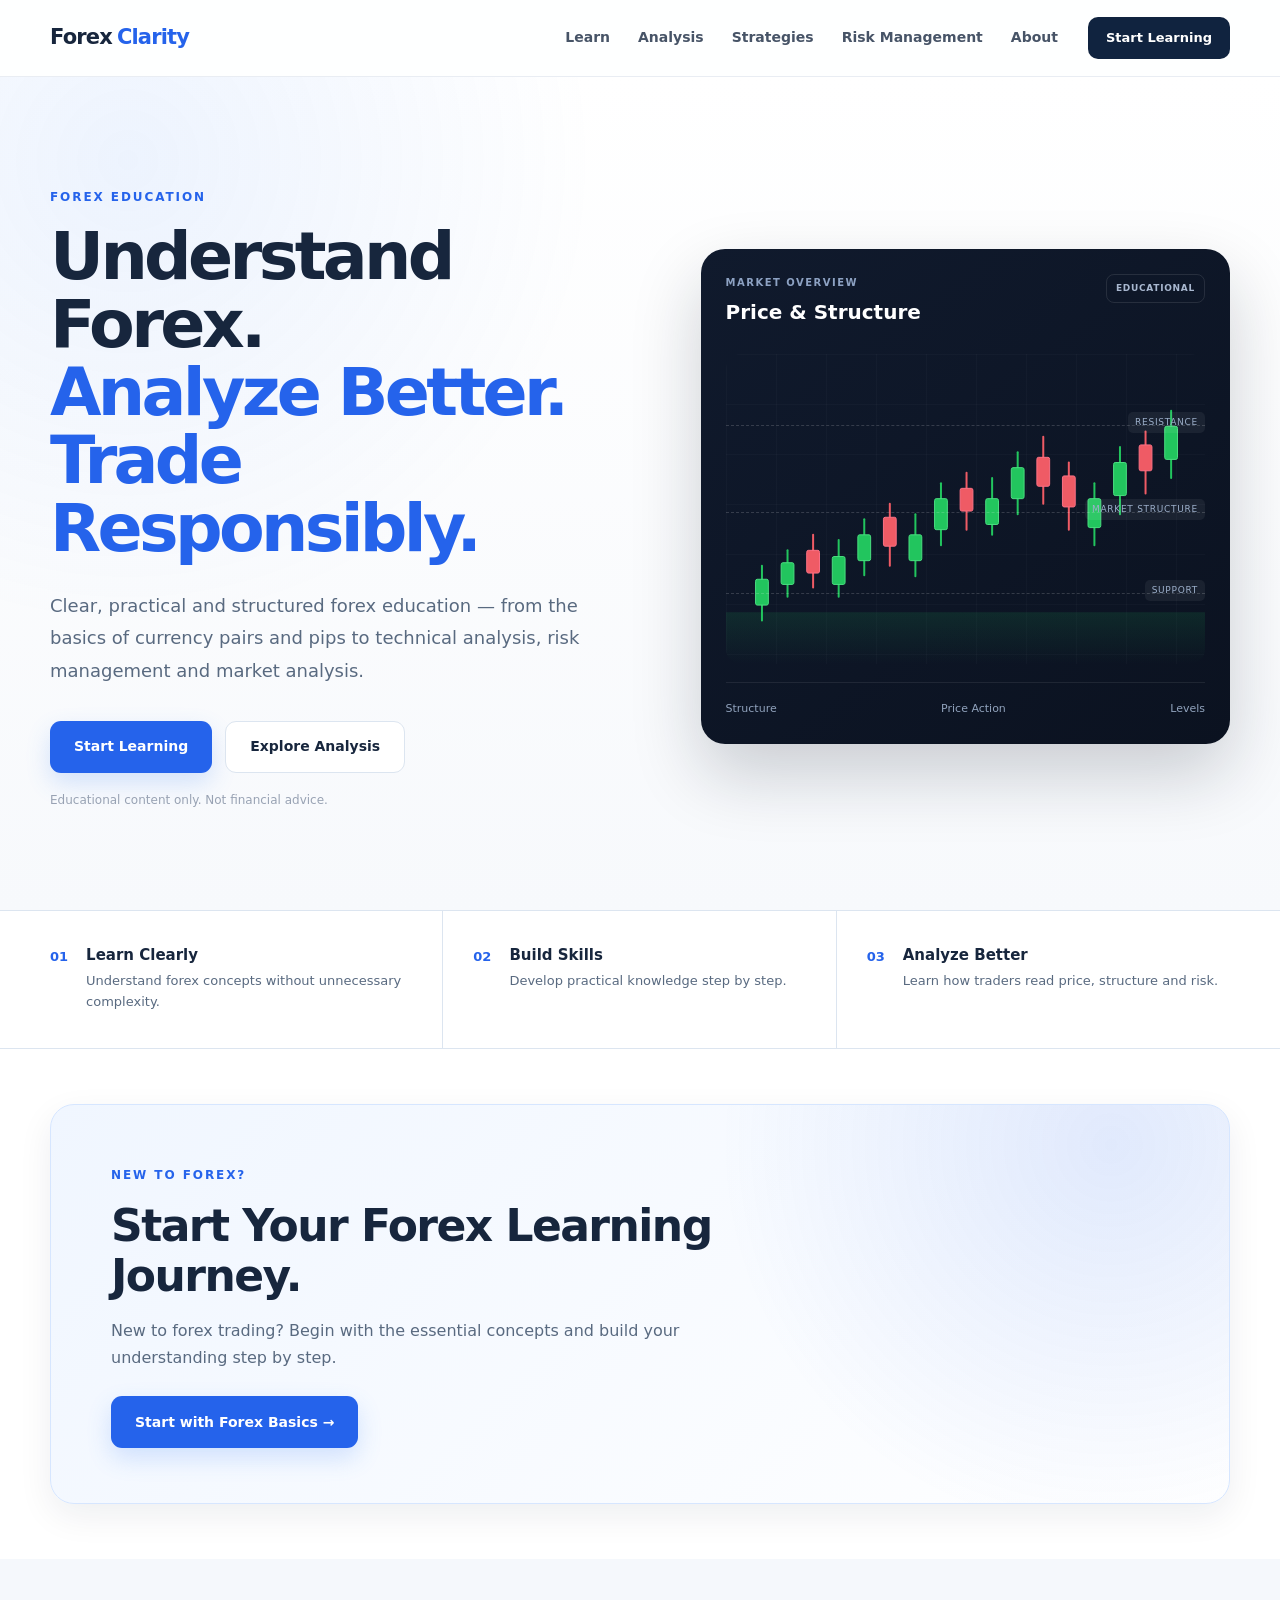
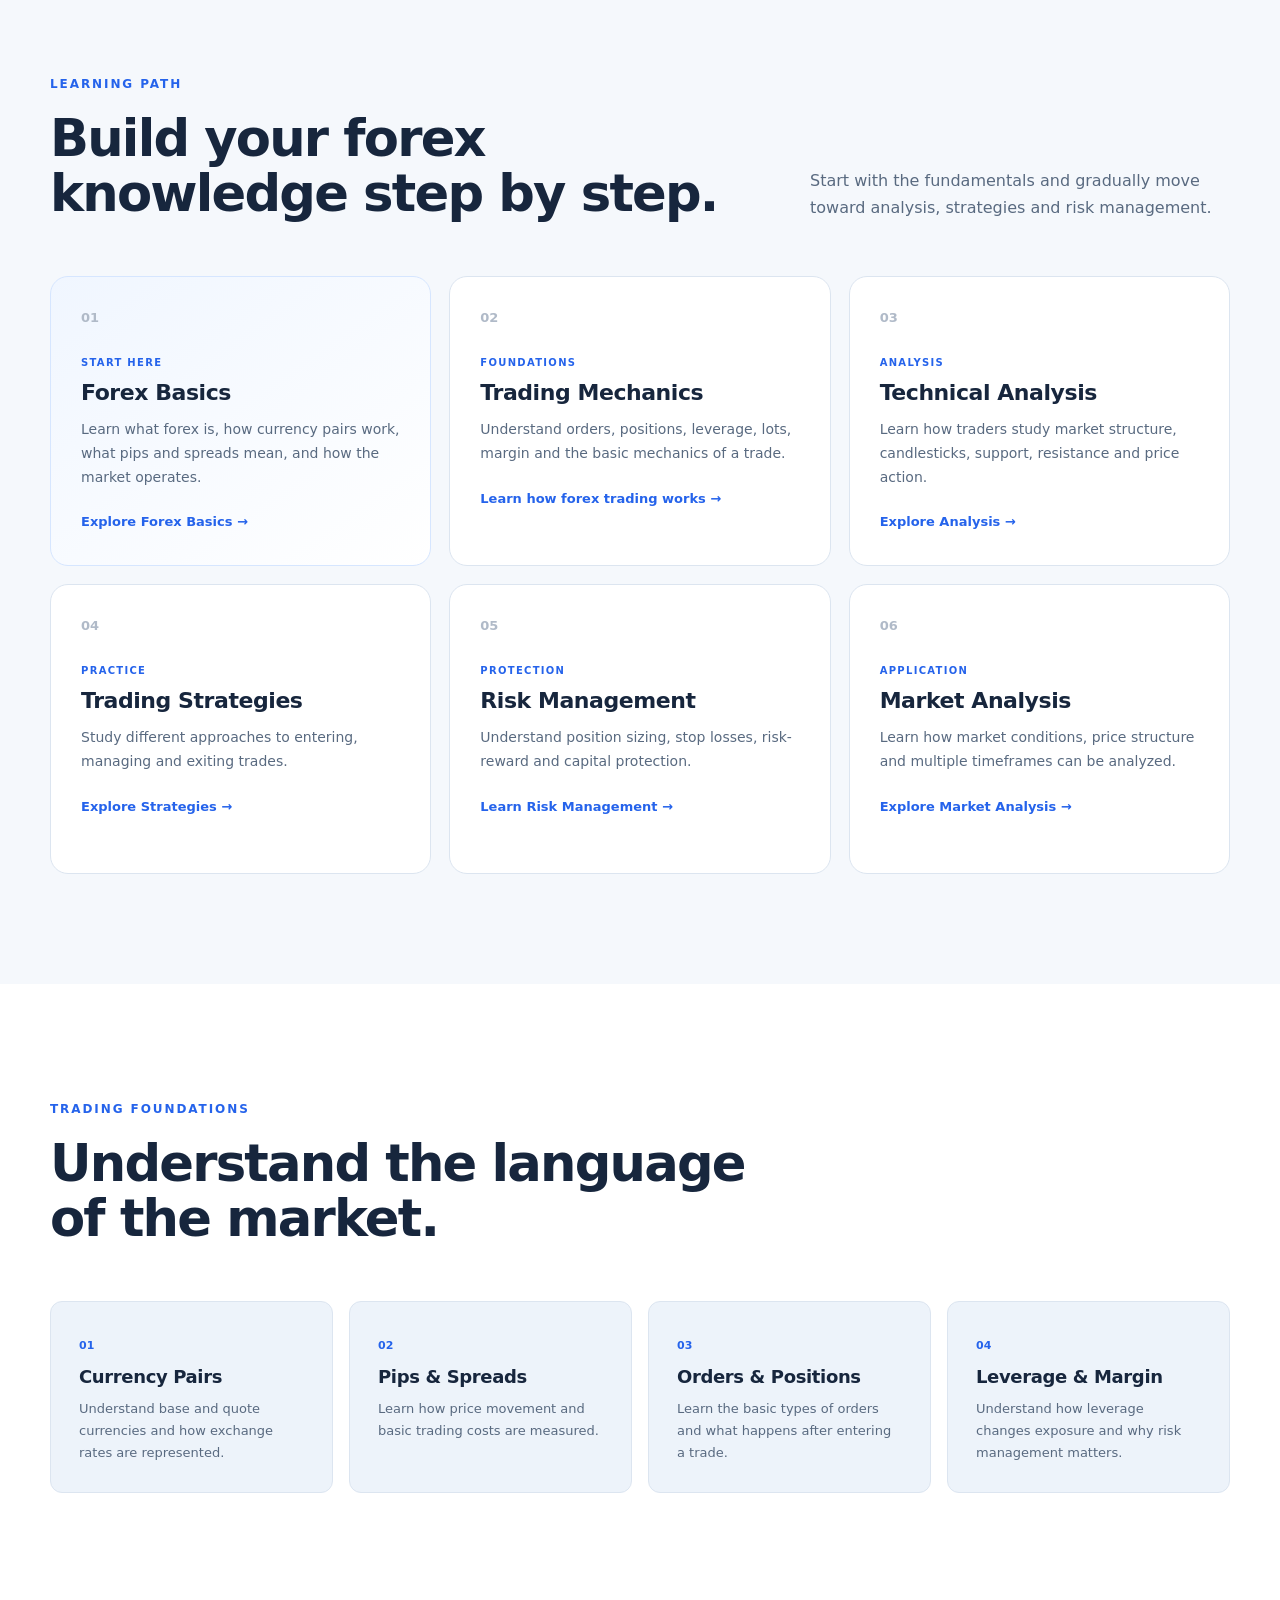
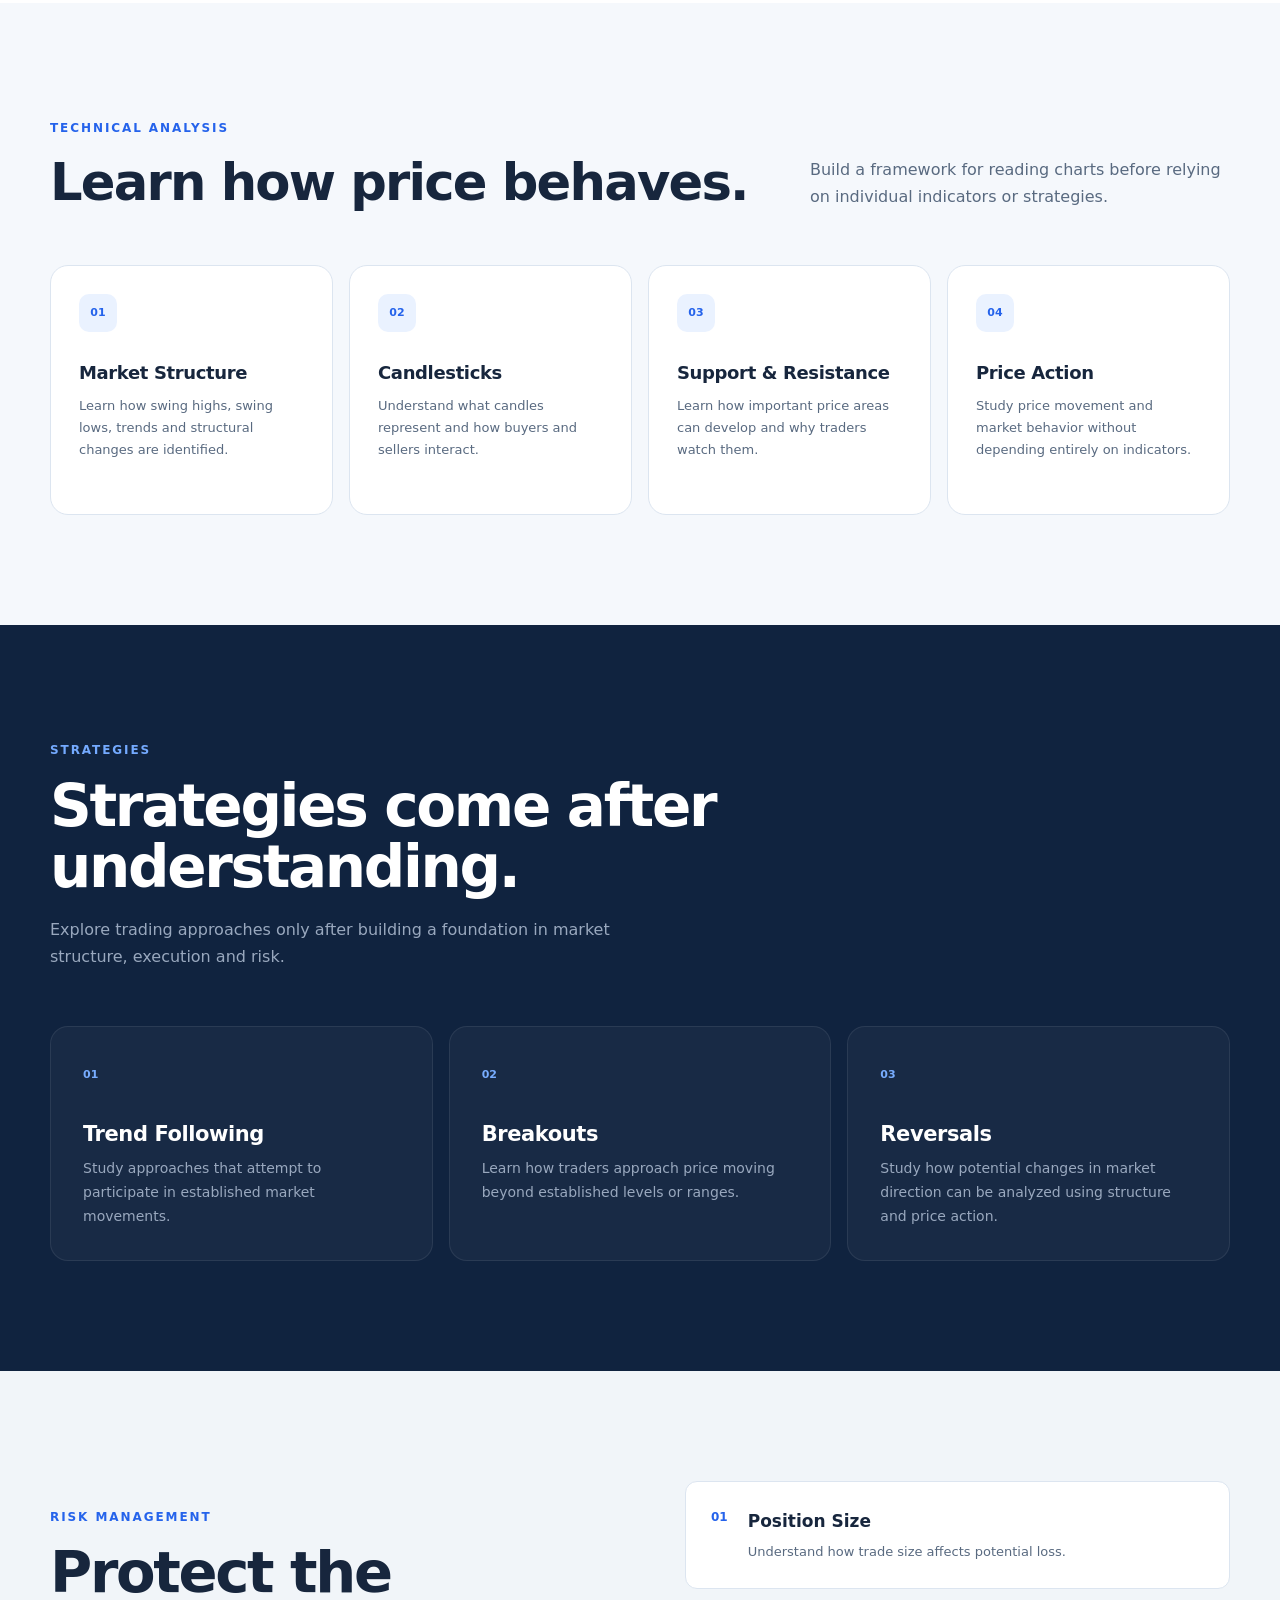
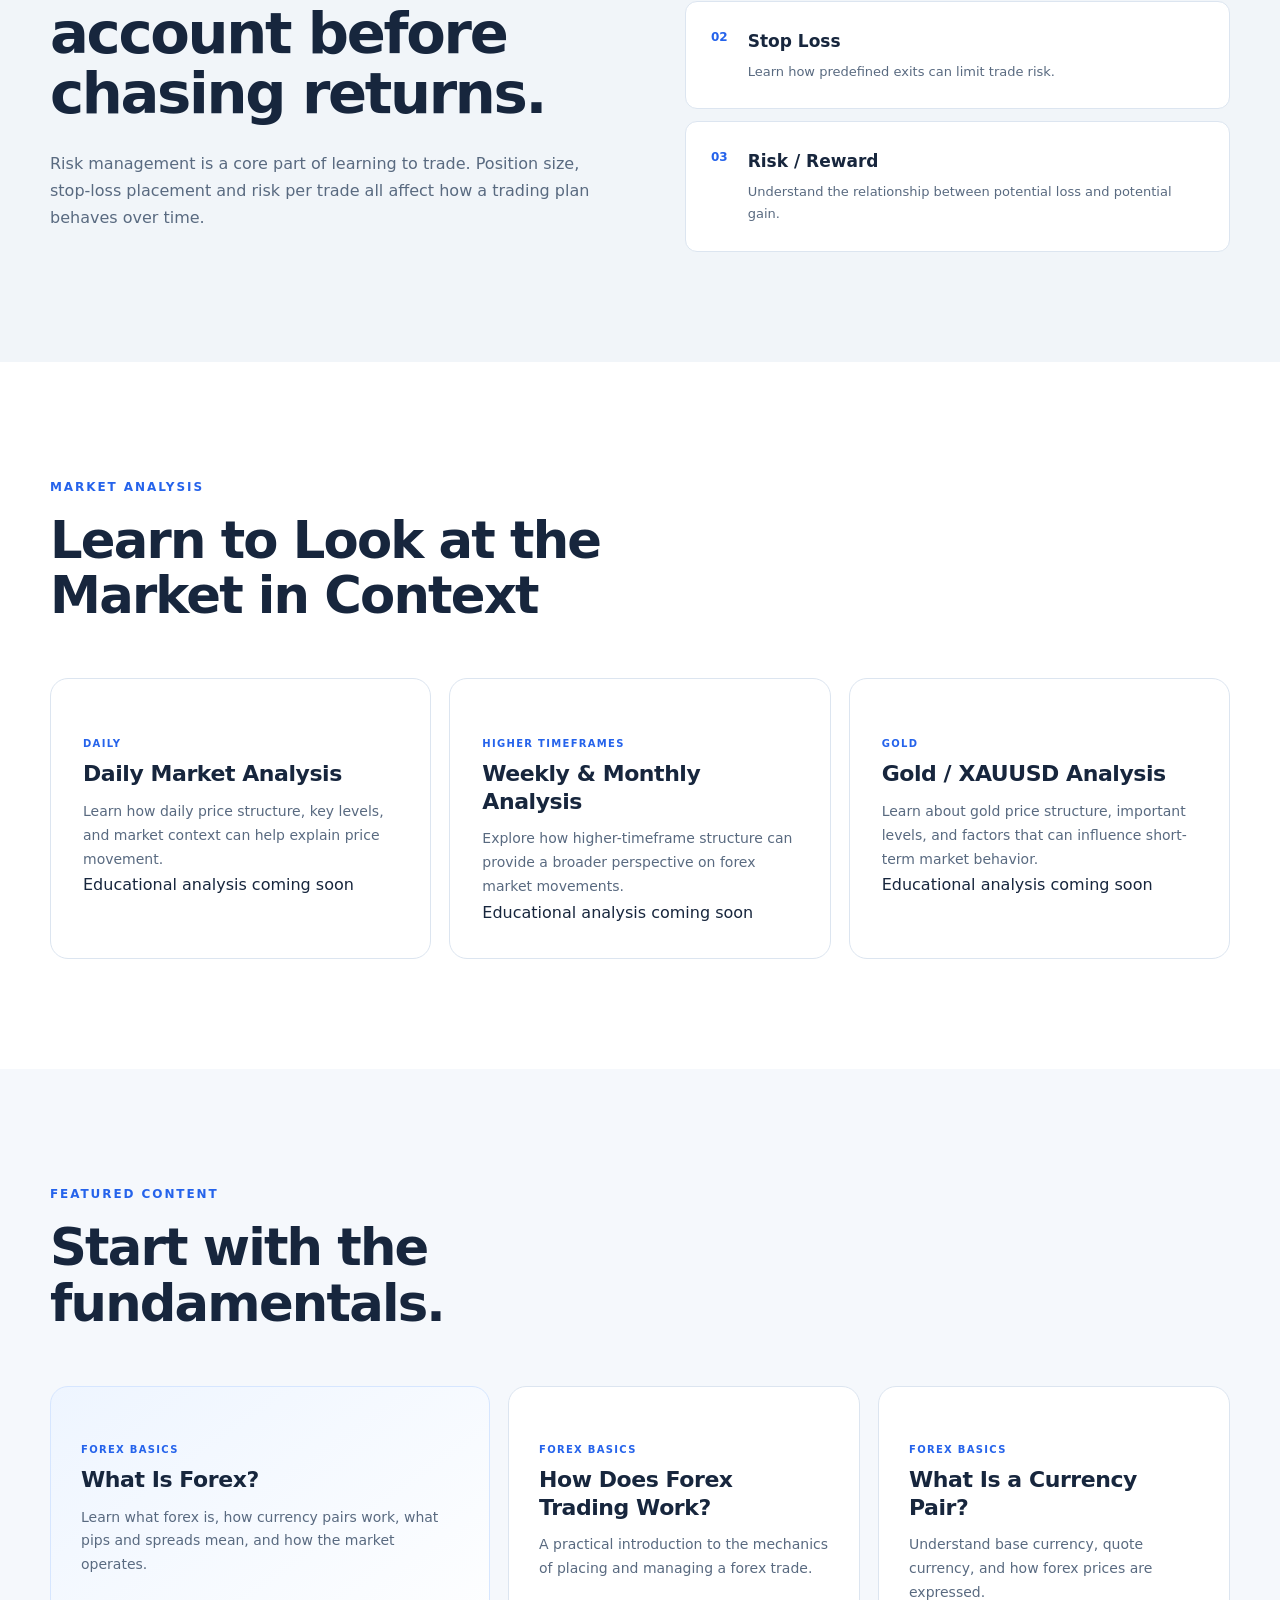
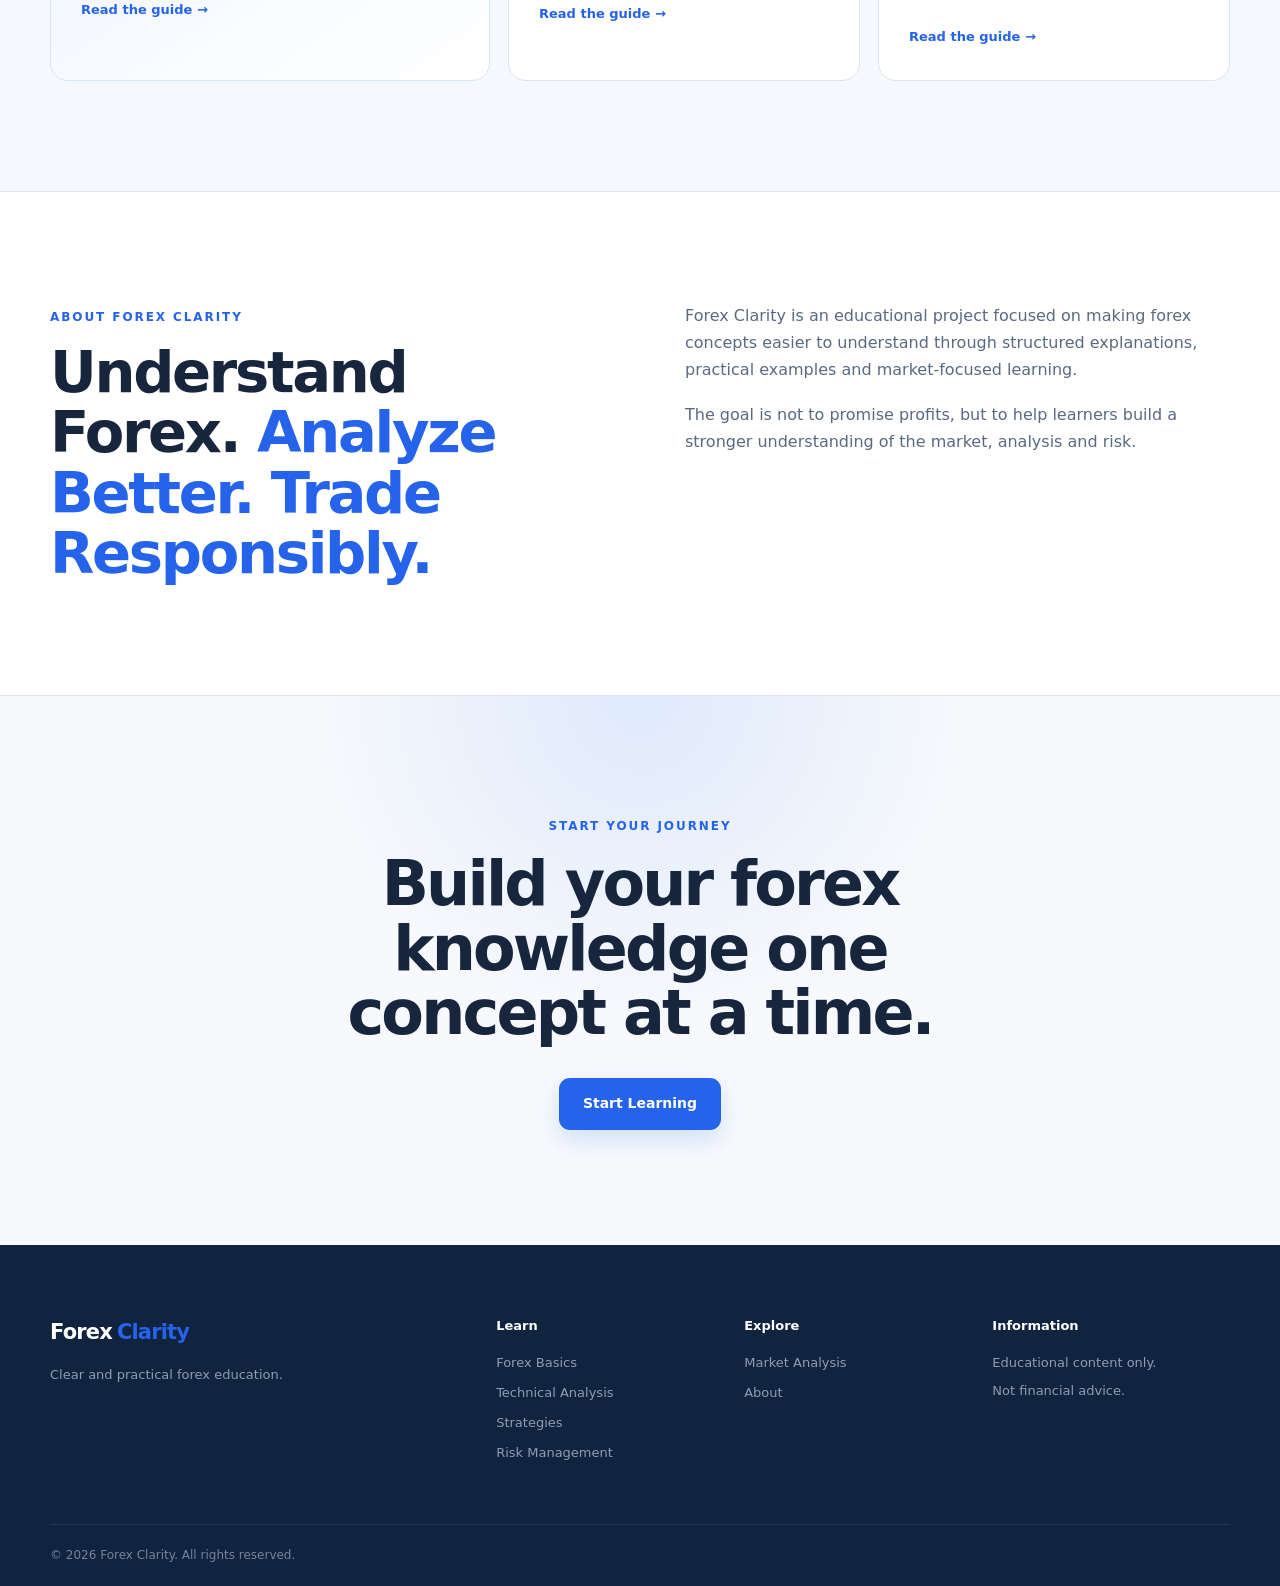
==== index.html @ 39e36979 "Update index.html" ====
<!doctype html>
<html lang="en">

<head>

  <meta charset="utf-8">

  <meta
    name="viewport"
    content="width=device-width, initial-scale=1"
  >

  <title>
    Forex Clarity | Learn Forex Trading Clearly
  </title>

  <meta
    name="description"
    content="Clear and practical forex education covering forex basics, technical analysis, trading strategies, risk management and market analysis."
  >

  <link
    rel="canonical"
    href="https://alimoayyed-trader.github.io/forex-clarity/"
  >

  <meta
    property="og:title"
    content="Forex Clarity | Learn Forex Trading Clearly"
  >

  <meta
    property="og:description"
    content="Clear and practical forex education covering forex basics, technical analysis, trading strategies, risk management and market analysis."
  >

  <meta
    property="og:type"
    content="website"
  >

  <meta
    property="og:url"
    content="https://alimoayyed-trader.github.io/forex-clarity/"
  >

  <link
    rel="stylesheet"
    href="assets/css/style.css"
  >

</head>


<body>


<!-- ================================
     HEADER
     ================================ -->

<header class="site-header">

  <div class="container nav-wrap">

    <a
      class="logo"
      href="./"
    >
      Forex <span>Clarity</span>
    </a>


    <nav
      class="main-nav"
      aria-label="Main navigation"
    >

      <a href="#learn">
        Learn
      </a>

      <a href="#analysis">
        Analysis
      </a>

      <a href="#strategies">
        Strategies
      </a>

      <a href="#risk">
        Risk Management
      </a>

      <a href="about/">About</a>

    </nav>


    <a
      class="header-button"
      href="#learn"
    >
      Start Learning
    </a>

  </div>

</header>



<main>


<!-- ================================
     HERO
     ================================ -->

<section class="hero">

  <div class="container hero-grid">

    <div class="hero-content">

      <p class="eyebrow">
        FOREX EDUCATION
      </p>


      <h1>
        Understand Forex.
        <span>
          Analyze Better. Trade Responsibly.
        </span>
      </h1>


      <p class="hero-description">
        Clear, practical and structured forex education —
        from the basics of currency pairs and pips to
        technical analysis, risk management and market analysis.
      </p>


      <div class="hero-actions">

        <a
          class="button button-primary"
          href="#learn"
        >
          Start Learning
        </a>


        <a
          class="button button-secondary"
          href="#analysis"
        >
          Explore Analysis
        </a>

      </div>


      <p class="hero-note">
        Educational content only. Not financial advice.
      </p>

    </div>


    <div class="hero-visual">

      <div class="market-card">

        <div class="market-card-top">

          <div>

            <p class="market-label">
              MARKET OVERVIEW
            </p>

            <h2>
              Price &amp; Structure
            </h2>

          </div>


          <span class="market-status">
            EDUCATIONAL
          </span>

        </div>


        
<div
  class="chart"
  role="img"
  aria-label="Educational forex candlestick chart showing price movement, resistance, market structure and support."
>

  <div class="chart-level resistance">
    <span>Resistance</span>
  </div>

  <div class="chart-level structure">
    <span>Market Structure</span>
  </div>

  <div class="chart-level support">
    <span>Support</span>
  </div>

  <svg
    class="chart-svg candlestick-svg"
    viewBox="0 0 600 300"
    preserveAspectRatio="none"
    aria-hidden="true"
  >

    <defs>
      <linearGradient id="candleGlow" x1="0" y1="0" x2="0" y2="1">
        <stop offset="0%" stop-color="#22c55e" stop-opacity="0.12"/>
        <stop offset="100%" stop-color="#22c55e" stop-opacity="0"/>
      </linearGradient>
    </defs>

    <!-- Subtle chart background -->
    <path
      d="M0 250 L600 250 L600 300 L0 300 Z"
      fill="url(#candleGlow)"
    />

    <!-- Candle 01 -->
    <g class="candle-up">
      <line class="candle-wick" x1="45" y1="205" x2="45" y2="258"/>
      <rect class="candle-body" x="37" y="218" width="16" height="25" rx="2"/>
    </g>

    <!-- Candle 02 -->
    <g class="candle-up">
      <line class="candle-wick" x1="77" y1="190" x2="77" y2="235"/>
      <rect class="candle-body" x="69" y="202" width="16" height="21" rx="2"/>
    </g>

    <!-- Candle 03 -->
    <g class="candle-down">
      <line class="candle-wick" x1="109" y1="175" x2="109" y2="226"/>
      <rect class="candle-body" x="101" y="190" width="16" height="22" rx="2"/>
    </g>

    <!-- Candle 04 -->
    <g class="candle-up">
      <line class="candle-wick" x1="141" y1="180" x2="141" y2="235"/>
      <rect class="candle-body" x="133" y="196" width="16" height="27" rx="2"/>
    </g>

    <!-- Candle 05 -->
    <g class="candle-up">
      <line class="candle-wick" x1="173" y1="160" x2="173" y2="214"/>
      <rect class="candle-body" x="165" y="175" width="16" height="25" rx="2"/>
    </g>

    <!-- Candle 06 -->
    <g class="candle-down">
      <line class="candle-wick" x1="205" y1="145" x2="205" y2="205"/>
      <rect class="candle-body" x="197" y="158" width="16" height="28" rx="2"/>
    </g>

    <!-- Candle 07 -->
    <g class="candle-up">
      <line class="candle-wick" x1="237" y1="155" x2="237" y2="215"/>
      <rect class="candle-body" x="229" y="175" width="16" height="25" rx="2"/>
    </g>

    <!-- Candle 08 -->
    <g class="candle-up">
      <line class="candle-wick" x1="269" y1="125" x2="269" y2="185"/>
      <rect class="candle-body" x="261" y="140" width="16" height="30" rx="2"/>
    </g>

    <!-- Candle 09 -->
    <g class="candle-down">
      <line class="candle-wick" x1="301" y1="115" x2="301" y2="170"/>
      <rect class="candle-body" x="293" y="130" width="16" height="22" rx="2"/>
    </g>

    <!-- Candle 10 -->
    <g class="candle-up">
      <line class="candle-wick" x1="333" y1="120" x2="333" y2="175"/>
      <rect class="candle-body" x="325" y="140" width="16" height="25" rx="2"/>
    </g>

    <!-- Candle 11 -->
    <g class="candle-up">
      <line class="candle-wick" x1="365" y1="95" x2="365" y2="155"/>
      <rect class="candle-body" x="357" y="110" width="16" height="30" rx="2"/>
    </g>

    <!-- Candle 12 -->
    <g class="candle-down">
      <line class="candle-wick" x1="397" y1="80" x2="397" y2="145"/>
      <rect class="candle-body" x="389" y="100" width="16" height="28" rx="2"/>
    </g>

    <!-- Candle 13 -->
    <g class="candle-down">
      <line class="candle-wick" x1="429" y1="105" x2="429" y2="170"/>
      <rect class="candle-body" x="421" y="118" width="16" height="30" rx="2"/>
    </g>

    <!-- Candle 14 -->
    <g class="candle-up">
      <line class="candle-wick" x1="461" y1="125" x2="461" y2="185"/>
      <rect class="candle-body" x="453" y="140" width="16" height="28" rx="2"/>
    </g>

    <!-- Candle 15 -->
    <g class="candle-up">
      <line class="candle-wick" x1="493" y1="90" x2="493" y2="155"/>
      <rect class="candle-body" x="485" y="105" width="16" height="32" rx="2"/>
    </g>

    <!-- Candle 16 -->
    <g class="candle-down">
      <line class="candle-wick" x1="525" y1="75" x2="525" y2="135"/>
      <rect class="candle-body" x="517" y="88" width="16" height="25" rx="2"/>
    </g>

    <!-- Candle 17 -->
    <g class="candle-up">
      <line class="candle-wick" x1="557" y1="55" x2="557" y2="120"/>
      <rect class="candle-body" x="549" y="70" width="16" height="32" rx="2"/>
    </g>

  </svg>

</div>



        <div class="market-card-footer">

          <span>
            Structure
          </span>

          <span>
            Price Action
          </span>

          <span>
            Levels
          </span>

        </div>

      </div>

    </div>

  </div>

</section>



<!-- ================================
     INTRO
     ================================ -->

<section class="intro-strip">

  <div class="container intro-grid">

    <div class="intro-item">

      <strong>
        01
      </strong>

      <div>

        <h3>
          Learn Clearly
        </h3>

        <p>
          Understand forex concepts without unnecessary complexity.
        </p>

      </div>

    </div>


    <div class="intro-item">

      <strong>
        02
      </strong>

      <div>

        <h3>
          Build Skills
        </h3>

        <p>
          Develop practical knowledge step by step.
        </p>

      </div>

    </div>


    <div class="intro-item">

      <strong>
        03
      </strong>

      <div>

        <h3>
          Analyze Better
        </h3>

        <p>
          Learn how traders read price, structure and risk.
        </p>

      </div>

    </div>

  </div>

</section>

<!-- ================================
     START LEARNING
     ================================ -->

<section
  class="start-learning-section"
  id="start-learning"
>
  <div class="container">
    <div class="start-learning-content">

      <p class="eyebrow">
        NEW TO FOREX?
      </p>

      <h2>
        Start Your Forex Learning Journey.
      </h2>

      <p>
        New to forex trading? Begin with the essential concepts
        and build your understanding step by step.
      </p>

      <a
        href="forex-basics/"
        class="button button-primary"
      >
        Start with Forex Basics →
      </a>

    </div>
  </div>
</section>

<!-- ================================
     LEARNING PATH
     ================================ -->

<section
  class="section"
  id="learn"
>

  <div class="container">

    <div class="section-heading">

      <div>

        <p class="eyebrow">
          LEARNING PATH
        </p>

        <h2>
          Build your forex knowledge step by step.
        </h2>

      </div>


      <p>
        Start with the fundamentals and gradually move
        toward analysis, strategies and risk management.
      </p>

    </div>


    <div class="learning-grid">


      <!-- 01 -->

      <article class="learning-card featured-card">

        <span class="card-number">
          01
        </span>

        <p class="card-kicker">
          START HERE
        </p>

        <h3>
          Forex Basics
        </h3>

        <p>
          Learn what forex is, how currency pairs work,
          what pips and spreads mean, and how the market operates.
        </p>

        <a href="forex-basics/">
          Explore Forex Basics →
        </a>

      </article>


      <!-- 02 -->

      <article class="learning-card">

        <span class="card-number">
          02
        </span>

        <p class="card-kicker">
          FOUNDATIONS
        </p>

        <h3>
          Trading Mechanics
        </h3>

      

<p>
  Understand orders, positions, leverage,
  lots, margin and the basic mechanics of a trade.
</p>

<a href="forex-basics/how-forex-trading-works.html">
  Learn how forex trading works →
</a>

</article>




      <!-- 03 -->

      <article class="learning-card">

        <span class="card-number">
          03
        </span>

        <p class="card-kicker">
          ANALYSIS
        </p>

        <h3>
          Technical Analysis
        </h3>

        <p>
          Learn how traders study market structure,
          candlesticks, support, resistance and price action.
        </p>

        <a href="#analysis">
          Explore Analysis →
        </a>

      </article>


      <!-- 04 -->

      <article class="learning-card">

        <span class="card-number">
          04
        </span>

        <p class="card-kicker">
          PRACTICE
        </p>

        <h3>
          Trading Strategies
        </h3>

        <p>
          Study different approaches to entering,
          managing and exiting trades.
        </p>

        <a href="#strategies">
          Explore Strategies →
        </a>

      </article>


      <!-- 05 -->

      <article class="learning-card">

        <span class="card-number">
          05
        </span>

        <p class="card-kicker">
          PROTECTION
        </p>

        <h3>
          Risk Management
        </h3>

        <p>
          Understand position sizing, stop losses,
          risk-reward and capital protection.
        </p>

        <a href="#risk">
          Learn Risk Management →
        </a>

      </article>


      <!-- 06 -->

      <article class="learning-card">

        <span class="card-number">
          06
        </span>

        <p class="card-kicker">
          APPLICATION
        </p>

        <h3>
          Market Analysis
        </h3>

        <p>
          Learn how market conditions, price structure
          and multiple timeframes can be analyzed.
        </p>

        <a href="#market-analysis">
          Explore Market Analysis →
        </a>

      </article>

    </div>

  </div>

</section>



<!-- ================================
     TRADING FOUNDATIONS
     ================================ -->

<section class="section section-light">

  <div class="container">

    <div class="section-heading compact">

      <div>

        <p class="eyebrow">
          TRADING FOUNDATIONS
        </p>

        <h2>
          Understand the language of the market.
        </h2>

      </div>

    </div>


    <div class="topic-grid">


      <article class="topic-card">

        <span>
          01
        </span>

        <h3>
          Currency Pairs
        </h3>

        <p>
          Understand base and quote currencies
          and how exchange rates are represented.
        </p>

      </article>


      <article class="topic-card">

        <span>
          02
        </span>

        <h3>
          Pips &amp; Spreads
        </h3>

        <p>
          Learn how price movement and basic
          trading costs are measured.
        </p>

      </article>


      <article class="topic-card">

        <span>
          03
        </span>

        <h3>
          Orders &amp; Positions
        </h3>

        <p>
          Learn the basic types of orders and
          what happens after entering a trade.
        </p>

      </article>


      <article class="topic-card">

        <span>
          04
        </span>

        <h3>
          Leverage &amp; Margin
        </h3>

        <p>
          Understand how leverage changes
          exposure and why risk management matters.
        </p>

      </article>

    </div>

  </div>

</section>



<!-- ================================
     TECHNICAL ANALYSIS
     ================================ -->

<section
  class="section"
  id="analysis"
>

  <div class="container">

    <div class="section-heading">

      <div>

        <p class="eyebrow">
          TECHNICAL ANALYSIS
        </p>

        <h2>
          Learn how price behaves.
        </h2>

      </div>


      <p>
        Build a framework for reading charts before
        relying on individual indicators or strategies.
      </p>

    </div>


    <div class="analysis-grid">


      <article class="analysis-card">

        <span class="analysis-icon">
          01
        </span>

        <h3>
          Market Structure
        </h3>

        <p>
          Learn how swing highs, swing lows,
          trends and structural changes are identified.
        </p>

      </article>


      <article class="analysis-card">

        <span class="analysis-icon">
          02
        </span>

        <h3>
          Candlesticks
        </h3>

        <p>
          Understand what candles represent
          and how buyers and sellers interact.
        </p>

      </article>


      <article class="analysis-card">

        <span class="analysis-icon">
          03
        </span>

        <h3>
          Support &amp; Resistance
        </h3>

        <p>
          Learn how important price areas can
          develop and why traders watch them.
        </p>

      </article>


      <article class="analysis-card">

        <span class="analysis-icon">
          04
        </span>

        <h3>
          Price Action
        </h3>

        <p>
          Study price movement and market behavior
          without depending entirely on indicators.
        </p>

      </article>

    </div>

  </div>

</section>



<!-- ================================
     STRATEGIES
     ================================ -->

<section
  class="dark-section"
  id="strategies"
>

  <div class="container">

    <div class="dark-heading">

      <p class="eyebrow">
        STRATEGIES
      </p>

      <h2>
        Strategies come after understanding.
      </h2>

      <p>
        Explore trading approaches only after building
        a foundation in market structure, execution and risk.
      </p>

    </div>


    <div class="strategy-grid">


      <article class="strategy-card">

        <span>
          01
        </span>

        <h3>
          Trend Following
        </h3>

        <p>
          Study approaches that attempt to participate
          in established market movements.
        </p>

      </article>


      <article class="strategy-card">

        <span>
          02
        </span>

        <h3>
          Breakouts
        </h3>

        <p>
          Learn how traders approach price moving
          beyond established levels or ranges.
        </p>

      </article>


      <article class="strategy-card">

        <span>
          03
        </span>

        <h3>
          Reversals
        </h3>

        <p>
          Study how potential changes in market direction
          can be analyzed using structure and price action.
        </p>

      </article>

    </div>

  </div>

</section>



<!-- ================================
     RISK MANAGEMENT
     ================================ -->

<section
  class="section risk-section"
  id="risk"
>

  <div class="container risk-grid">

    <div>

      <p class="eyebrow">
        RISK MANAGEMENT
      </p>

      <h2>
        Protect the account before chasing returns.
      </h2>

      <p class="large-text">
        Risk management is a core part of learning to trade.
        Position size, stop-loss placement and risk per trade
        all affect how a trading plan behaves over time.
      </p>

    </div>


    <div class="risk-list">


      <div class="risk-item">

        <strong>
          01
        </strong>

        <div>

          <h3>
            Position Size
          </h3>

          <p>
            Understand how trade size affects potential loss.
          </p>

        </div>

      </div>


      <div class="risk-item">

        <strong>
          02
        </strong>

        <div>

          <h3>
            Stop Loss
          </h3>

          <p>
            Learn how predefined exits can limit trade risk.
          </p>

        </div>

      </div>


      <div class="risk-item">

        <strong>
          03
        </strong>

        <div>

          <h3>
            Risk / Reward
          </h3>

          <p>
            Understand the relationship between potential
            loss and potential gain.
          </p>

        </div>

      </div>

    </div>

  </div>

</section>



<!-- ================================
     MARKET ANALYSIS
     ================================ -->


<section
  class="section section-light"
  id="market-analysis"
>

  <div class="container">

    <div class="section-heading">

      <div>

        <p class="eyebrow">
          MARKET ANALYSIS
        </p>

        <h2>
          Learn to Look at the Market in Context
        </h2>

      </div>

    </div>

    <div class="market-grid">

      <article class="market-topic">

        <p class="card-kicker">
          DAILY
        </p>

        <h3>
          Daily Market Analysis
        </h3>

        <p>
          Learn how daily price structure, key levels,
          and market context can help explain price movement.
        </p>

        <span>
          Educational analysis coming soon
        </span>

      </article>

      <article class="market-topic">

        <p class="card-kicker">
          HIGHER TIMEFRAMES
        </p>

        <h3>
          Weekly &amp; Monthly Analysis
        </h3>

        <p>
          Explore how higher-timeframe structure can provide
          a broader perspective on forex market movements.
        </p>

        <span>
          Educational analysis coming soon
        </span>

      </article>

      <article class="market-topic">

        <p class="card-kicker">
          GOLD
        </p>

        <h3>
          Gold / XAUUSD Analysis
        </h3>

        <p>
          Learn about gold price structure, important levels,
          and factors that can influence short-term market behavior.
        </p>

        <span>
          Educational analysis coming soon
        </span>

      </article>

    </div>

  </div>

</section>



<!-- ================================
     FEATURED CONTENT
     ================================ -->

<section class="section">

  <div class="container">

    <div class="section-heading">

      <div>

        <p class="eyebrow">
          FEATURED CONTENT
        </p>

        <h2>
          Start with the fundamentals.
        </h2>

      </div>

    </div>


    <div class="article-grid">


      <article class="article-card featured-article">

        <p class="card-kicker">
          FOREX BASICS
        </p>

        <h3>
          What Is Forex?
        </h3>

        <p>
          Learn what forex is, how currency pairs work,
          what pips and spreads mean, and how the market operates.
        </p>

        <a href="forex-basics/what-is-forex.html">
          Read the guide →
        </a>

      </article>


      <article class="article-card">

       <p class="card-kicker">
  FOREX BASICS
</p>

        <h3>
          How Does Forex Trading Work?
        </h3>

        <p>
          A practical introduction to the mechanics
          of placing and managing a forex trade.
        </p>

        <a href="forex-basics/how-forex-trading-works.html">
  Read the guide →
</a>

      </article>


           <article class="article-card">

        <p class="card-kicker">
          FOREX BASICS
        </p>

        <h3>
          What Is a Currency Pair?
        </h3>

        <p>
          Understand base currency, quote currency,
          and how forex prices are expressed.
        </p>

        <a href="forex-basics/currency-pairs.html">
          Read the guide →
        </a>

      </article>

    </div>

  </div>

</section>



<!-- ================================
     ABOUT
     ================================ -->

<section
  class="about-section"
  id="about"
>

  <div class="container about-grid">

    <div>

      <p class="eyebrow">
        ABOUT FOREX CLARITY
      </p>


      <h2>
        Understand Forex.
        <span>
          Analyze Better. Trade Responsibly.
        </span>
      </h2>

    </div>


    <div>

      <p>
        Forex Clarity is an educational project focused on
        making forex concepts easier to understand through
        structured explanations, practical examples and
        market-focused learning.
      </p>


      <p>
        The goal is not to promise profits, but to help
        learners build a stronger understanding of the market,
        analysis and risk.
      </p>

    </div>

  </div>

</section>



<!-- ================================
     CTA
     ================================ -->

<section class="cta-section">

  <div class="container cta-content">

    <p class="eyebrow">
      START YOUR JOURNEY
    </p>


    <h2>
      Build your forex knowledge one concept at a time.
    </h2>


    <a
      class="button button-primary"
      href="#learn"
    >
      Start Learning
    </a>

  </div>

</section>


</main>



<!-- ================================
     FOOTER
     ================================ -->

<footer class="site-footer">

  <div class="container footer-grid">


    <div>

      <a
        class="logo footer-logo"
        href="./"
      >
        Forex <span>Clarity</span>
      </a>


      <p>
        Clear and practical forex education.
      </p>

    </div>


    <div>

      <h3>
        Learn
      </h3>


      <a href="forex-basics/">
        Forex Basics
      </a>


      <a href="#analysis">
        Technical Analysis
      </a>


      <a href="#strategies">
        Strategies
      </a>


      <a href="#risk">
        Risk Management
      </a>

    </div>


    <div>

      <h3>
        Explore
      </h3>


      <a href="#market-analysis">
        Market Analysis
      </a>


     <a href="about/">About</a>

    </div>


    <div>

      <h3>
        Information
      </h3>


      <p>
        Educational content only.
      </p>


      <p>
        Not financial advice.
      </p>

    </div>

  </div>


  <div class="container footer-bottom">

    <p>
      © 2026 Forex Clarity. All rights reserved.
    </p>

  </div>

</footer>


</body>

</html>
---- assets/css/style.css ----
:root {
  /* Brand colors */
  --bg: #F5F8FC;
  --surface: #FFFFFF;
  --surface-soft: #EDF3FA;

  --text: #17263D;
  --text-soft: #596A80;
  --line: #DCE5F0;

  /* Professional navy */
  --dark: #10233F;
  --dark-soft: #183454;

  /* Brand blue */
  --accent: #2563EB;
  --accent-dark: #1D4ED8;
  --accent-light: #EAF2FF;

  /* Status */
  --success: #16845B;

  /* Layout */
  --container: 1180px;
  --radius: 18px;
  --radius-small: 12px;

  /* Shadows */
  --shadow: 0 12px 35px rgba(15, 35, 63, 0.07);
  --shadow-hover: 0 18px 45px rgba(15, 35, 63, 0.11);
}



/* =========================
   RESET
========================= */

* {
  box-sizing: border-box;
  margin: 0;
  padding: 0;
}

html {
  scroll-behavior: smooth;
}

body {
  font-family:
    Inter,
    ui-sans-serif,
    system-ui,
    -apple-system,
    BlinkMacSystemFont,
    "Segoe UI",
    sans-serif;

  background: var(--bg);
  color: var(--text);
  line-height: 1.7;
  -webkit-font-smoothing: antialiased;
}

a {
  color: inherit;
  text-decoration: none;
}

img,
svg {
  max-width: 100%;
}

button,
a {
  -webkit-tap-highlight-color: transparent;
}


/* =========================
   GLOBAL
========================= */

.container {
  width: min(1180px, calc(100% - 48px));
  margin-inline: auto;
}

.section {
  padding: 110px 0;
}

.section-light {
  background: #ffffff;
}

.eyebrow {
  display: inline-block;

  margin-bottom: 16px;

  color: var(--accent);

  font-size: 12px;
  font-weight: 800;

  letter-spacing: 0.16em;
  text-transform: uppercase;
}

.section-heading {
  display: grid;
  grid-template-columns: minmax(0, 1fr) minmax(280px, 420px);
  gap: 60px;

  align-items: end;

  margin-bottom: 55px;
}

.section-heading.compact {
  grid-template-columns: 1fr;
}

.section-heading h2 {
  max-width: 760px;

  font-size: clamp(34px, 4vw, 52px);
  line-height: 1.08;
  letter-spacing: -0.035em;
}

.section-heading > p {
  color: var(--text-soft);
  font-size: 16px;
}


/* =========================
   HEADER
========================= */

.site-header {
  position: sticky;
  top: 0;
  z-index: 1000;

  background: rgba(255, 255, 255, 0.9);

  border-bottom: 1px solid rgba(228, 233, 240, 0.8);

  backdrop-filter: blur(16px);
}

.nav-wrap {
  min-height: 76px;

  display: flex;
  align-items: center;
  justify-content: space-between;

  gap: 30px;
}

.logo {
  display: inline-flex;
  align-items: center;

  font-size: 21px;
  font-weight: 800;

  letter-spacing: -0.04em;
  white-space: nowrap;
}

.logo span {
  color: var(--accent);
  margin-left: 5px;
}

.main-nav {
  display: flex;
  align-items: center;
  gap: 28px;

  margin-left: auto;
}

.main-nav a {
  color: #475467;

  font-size: 14px;
  font-weight: 600;

  transition:
    color 0.2s ease,
    transform 0.2s ease;
}

.main-nav a:hover {
  color: var(--accent);
}

.header-button {
  display: inline-flex;
  align-items: center;
  justify-content: center;

  min-height: 42px;

  padding: 0 18px;

  border-radius: 10px;

  background: var(--dark);
  color: white;

  font-size: 13px;
  font-weight: 700;

  transition:
    transform 0.2s ease,
    background 0.2s ease;
}

.header-button:hover {
  background: #162033;
  transform: translateY(-1px);
}


/* =========================
   BUTTONS
========================= */

.button {
  display: inline-flex;
  align-items: center;
  justify-content: center;

  min-height: 52px;

  padding: 0 24px;

  border-radius: 11px;

  font-size: 14px;
  font-weight: 750;

  transition:
    transform 0.2s ease,
    box-shadow 0.2s ease,
    background 0.2s ease;
}

.button:hover {
  transform: translateY(-2px);
}

.button-primary {
  background: var(--accent);
  color: white;

  box-shadow: 0 10px 25px rgba(59, 130, 246, 0.2);
}

.button-primary:hover {
  background: var(--accent-dark);
}

.button-secondary {
  background: white;

  border: 1px solid var(--line);

  color: var(--text);
}

.button-secondary:hover {
  border-color: #c9d2df;
  box-shadow: var(--shadow);
}


/* =========================
   HERO
========================= */

.hero {
  position: relative;
  overflow: hidden;

  padding: 105px 0 100px;

  background:
    radial-gradient(
      circle at 10% 10%,
      rgba(59, 130, 246, 0.09),
      transparent 34%
    ),
    linear-gradient(
      180deg,
      #ffffff 0%,
      #f7f9fc 100%
    );
}

.hero-grid {
  display: grid;

  grid-template-columns:
    minmax(0, 1fr)
    minmax(420px, 0.92fr);

  gap: 75px;

  align-items: center;
}

.hero-content h1 {
  max-width: 720px;

  font-size: clamp(46px, 5.2vw, 68px);

  line-height: 1.02;

  letter-spacing: -0.055em;

  font-weight: 800;
}
  
.hero-content h1 span {
  display: block;
  color: var(--accent);
}

.hero-description {
  max-width: 650px;

  margin-top: 27px;

  color: var(--text-soft);

  font-size: 18px;

  line-height: 1.8;
}

.hero-actions {
  display: flex;
  flex-wrap: wrap;

  gap: 13px;

  margin-top: 34px;
}

.hero-note {
  margin-top: 17px;

  color: #98a2b3;

  font-size: 12px;
}


/* =========================
   MARKET VISUAL
========================= */

.hero-visual {
  position: relative;
}

.market-card {
  overflow: hidden;

  border-radius: 24px;

  padding: 25px;

  background:
    linear-gradient(
      145deg,
      #101a2d,
      #0b1220
    );

  color: white;

  box-shadow:
    0 30px 70px rgba(15, 23, 42, 0.2);
}

.market-card-top {
  display: flex;
  align-items: flex-start;
  justify-content: space-between;

  gap: 20px;
}

.market-label {
  color: #8da2c3;

  font-size: 10px;
  font-weight: 800;

  letter-spacing: 0.15em;
}

.market-card h2 {
  margin-top: 4px;

  font-size: 20px;
  font-weight: 700;
}

.market-status {
  padding: 6px 9px;

  border: 1px solid rgba(255, 255, 255, 0.1);

  border-radius: 8px;

  color: #a9b8d0;

  font-size: 9px;
  font-weight: 700;

  letter-spacing: 0.08em;
}

.chart {
  position: relative;

  height: 310px;

  margin-top: 25px;

  overflow: hidden;

  border-radius: 15px;

  background:
    linear-gradient(
      rgba(255,255,255,0.025) 1px,
      transparent 1px
    ),
    linear-gradient(
      90deg,
      rgba(255,255,255,0.025) 1px,
      transparent 1px
    );

  background-size: 50px 50px;
}

.chart-svg {
  position: absolute;
  inset: 0;

  width: 100%;
  height: 100%;
}

.chart-area {
  fill: url(#chartArea);
}

.chart-path {
  fill: none;

  stroke: #5ca2ff;

  stroke-width: 3;

  vector-effect: non-scaling-stroke;
}

.chart-level {
  position: absolute;
  left: 0;
  right: 0;

  height: 1px;

  border-top: 1px dashed rgba(255,255,255,0.16);

  z-index: 2;
}

.chart-level span {
  position: absolute;
  right: 0;

  top: -14px;

  padding: 3px 7px;

  border-radius: 5px;

  background: rgba(255,255,255,0.06);

  color: #9db0cb;

  font-size: 9px;

  text-transform: uppercase;
  letter-spacing: 0.08em;
}

.resistance {
  top: 23%;
}

.structure {
  top: 51%;
}

.support {
  top: 77%;
}

.market-card-footer {
  display: flex;
  justify-content: space-between;

  margin-top: 18px;

  padding-top: 17px;

  border-top: 1px solid rgba(255,255,255,0.08);

  color: #91a3bd;

  font-size: 11px;
}


/* =========================
   INTRO STRIP
========================= */

.intro-strip {
  border-top: 1px solid var(--line);
  border-bottom: 1px solid var(--line);

  background: white;
}

.intro-grid {
  display: grid;
  grid-template-columns: repeat(3, 1fr);
}

.intro-item {
  display: flex;
  align-items: flex-start;

  gap: 18px;

  padding: 35px 30px;

  border-right: 1px solid var(--line);
}

.intro-item:first-child {
  padding-left: 0;
}

.intro-item:last-child {
  border-right: 0;
  padding-right: 0;
}

.intro-item > strong {
  color: var(--accent);

  font-size: 13px;
  font-weight: 800;
}

.intro-item h3 {
  font-size: 15px;
  line-height: 1.3;
}

.intro-item p {
  margin-top: 5px;

  color: var(--text-soft);

  font-size: 13px;
  line-height: 1.6;
}


/* =========================
   LEARNING PATH
========================= */

.learning-grid {
  display: grid;

  grid-template-columns: repeat(3, 1fr);

  gap: 18px;
}

.learning-card {
  position: relative;

  min-height: 290px;

  padding: 30px;

  border: 1px solid var(--line);

  border-radius: var(--radius);

  background: white;

  transition:
    transform 0.25s ease,
    box-shadow 0.25s ease,
    border-color 0.25s ease;
}

.learning-card:hover {
  transform: translateY(-5px);

  border-color: #d3dce8;

  box-shadow: var(--shadow-hover);
}

.featured-card {
  background:
    linear-gradient(
      145deg,
      #f0f6ff,
      #ffffff
    );

  border-color: #d6e6ff;
}

.card-number {
  display: block;

  color: #b0bac8;

  font-size: 13px;
  font-weight: 800;
}

.card-kicker {
  margin-top: 24px;

  color: var(--accent);

  font-size: 10px;
  font-weight: 800;

  letter-spacing: 0.13em;
}

.learning-card h3,
.topic-card h3,
.analysis-card h3,
.strategy-card h3,
.market-topic h3,
.article-card h3 {
  margin-top: 8px;

  font-size: 22px;

  line-height: 1.25;

  letter-spacing: -0.02em;
}

.learning-card > p:not(.card-kicker) {
  margin-top: 12px;

  color: var(--text-soft);

  font-size: 14px;
}

.learning-card a,
.market-topic a,
.article-card a {
  display: inline-block;

  margin-top: 22px;

  color: var(--accent);

  font-size: 13px;
  font-weight: 750;
}


/* =========================
   TOPICS
========================= */

.topic-grid {
  display: grid;

  grid-template-columns: repeat(4, 1fr);

  gap: 16px;
}

.topic-card {
  padding: 28px;

  border: 1px solid var(--line);

  border-radius: var(--radius-small);

  background: var(--surface-soft);
}

.topic-card > span {
  color: var(--accent);

  font-size: 11px;
  font-weight: 800;
}

.topic-card h3 {
  font-size: 18px;
}

.topic-card p {
  margin-top: 10px;

  color: var(--text-soft);

  font-size: 13px;
}


/* =========================
   ANALYSIS
========================= */

.analysis-grid {
  display: grid;

  grid-template-columns: repeat(4, 1fr);

  gap: 16px;
}

.analysis-card {
  min-height: 250px;

  padding: 28px;

  border: 1px solid var(--line);

  border-radius: var(--radius);

  background: white;

  transition:
    transform 0.2s ease,
    box-shadow 0.2s ease;
}

.analysis-card:hover {
  transform: translateY(-4px);
  box-shadow: var(--shadow);
}

.analysis-icon {
  display: inline-flex;

  align-items: center;
  justify-content: center;

  width: 38px;
  height: 38px;

  border-radius: 10px;

  background: var(--accent-light);

  color: var(--accent);

  font-size: 11px;
  font-weight: 800;
}

.analysis-card h3 {
  margin-top: 30px;

  font-size: 18px;
}

.analysis-card p {
  margin-top: 10px;

  color: var(--text-soft);

  font-size: 13px;
}


/* =========================
   DARK SECTION
========================= */

.dark-section {
  padding: 110px 0;

  background: var(--dark);

  color: white;
}

.dark-heading {
  max-width: 720px;

  margin-bottom: 55px;
}

.dark-heading .eyebrow {
  color: #74aaff;
}

.dark-heading h2 {
  font-size: clamp(36px, 5vw, 58px);

  line-height: 1.05;

  letter-spacing: -0.04em;
}

.dark-heading > p:last-child {
  max-width: 600px;

  margin-top: 18px;

  color: #99a8be;

  font-size: 16px;
}

.strategy-grid {
  display: grid;

  grid-template-columns: repeat(3, 1fr);

  gap: 16px;
}

.strategy-card {
  padding: 32px;

  border: 1px solid rgba(255,255,255,0.08);

  border-radius: var(--radius);

  background: rgba(255,255,255,0.035);
}

.strategy-card > span {
  color: #78adff;

  font-size: 11px;
  font-weight: 800;
}

.strategy-card h3 {
  margin-top: 35px;

  font-size: 21px;
}

.strategy-card p {
  margin-top: 10px;

  color: #99a8be;

  font-size: 14px;
}


/* =========================
   RISK
========================= */

.risk-section {
  background: #f1f5f9;
}

.risk-grid {
  display: grid;

  grid-template-columns: 1fr 1fr;

  gap: 90px;

  align-items: center;
}

.risk-grid h2 {
  max-width: 650px;

  font-size: clamp(36px, 4.5vw, 58px);

  line-height: 1.05;

  letter-spacing: -0.04em;
}

.large-text {
  max-width: 650px;

  margin-top: 25px;

  color: var(--text-soft);

  font-size: 16px;
}

.risk-list {
  display: flex;
  flex-direction: column;

  gap: 12px;
}

.risk-item {
  display: flex;

  gap: 20px;

  padding: 25px;

  border: 1px solid var(--line);

  border-radius: var(--radius-small);

  background: white;
}

.risk-item > strong {
  color: var(--accent);

  font-size: 12px;
}

.risk-item h3 {
  font-size: 17px;
}

.risk-item p {
  margin-top: 5px;

  color: var(--text-soft);

  font-size: 13px;
}


/* =========================
   MARKET TOPICS
========================= */

.market-grid {
  display: grid;

  grid-template-columns: repeat(3, 1fr);

  gap: 18px;
}

.market-topic {
  padding: 32px;

  border: 1px solid var(--line);

  border-radius: var(--radius);

  background: white;
}

.market-topic p:not(.card-kicker) {
  margin-top: 12px;

  color: var(--text-soft);

  font-size: 14px;
}


/* =========================
   ARTICLES
========================= */

.article-grid {
  display: grid;

  grid-template-columns: 1.25fr 1fr 1fr;

  gap: 18px;
}

.article-card {
  min-height: 270px;

  padding: 30px;

  border: 1px solid var(--line);

  border-radius: var(--radius);

  background: white;
}

.featured-article {
  background:
    linear-gradient(
      145deg,
      #eef5ff,
      #ffffff
    );

  border-color: #d6e6ff;
}

.article-card p:not(.card-kicker) {
  margin-top: 12px;

  color: var(--text-soft);

  font-size: 14px;
}


/* =========================
   ABOUT
========================= */

.about-section {
  padding: 110px 0;

  background: white;

  border-top: 1px solid var(--line);
  border-bottom: 1px solid var(--line);
}

.about-grid {
  display: grid;

  grid-template-columns: 1fr 1fr;

  gap: 90px;
}

.about-grid h2 {
  max-width: 600px;

  font-size: clamp(38px, 4.5vw, 58px);

  line-height: 1.05;

  letter-spacing: -0.04em;
}

.about-grid h2 span {
  display: inline;
  color: var(--accent);
}

.about-grid > div:last-child {
  color: var(--text-soft);

  font-size: 16px;
}

.about-grid > div:last-child p + p {
  margin-top: 18px;
}

/* =========================
   CTA
========================= */

.cta-section {
  padding: 115px 0;

  background:
    radial-gradient(
      circle at 50% 0%,
      rgba(59,130,246,0.13),
      transparent 40%
    ),
    #f7f9fc;

  text-align: center;
}

.cta-content {
  max-width: 800px;
}

.cta-content h2 {
  max-width: 750px;

  margin: 0 auto;

  font-size: clamp(38px, 5vw, 62px);

  line-height: 1.04;

  letter-spacing: -0.045em;
}

.cta-content .button {
  margin-top: 32px;
}


/* =========================
   FOOTER
========================= */

.site-footer {
  padding: 70px 0 0;

  background: var(--dark);

  color: white;
}

.footer-grid {
  display: grid;

  grid-template-columns: 2fr 1fr 1fr 1.2fr;

  gap: 50px;

  padding-bottom: 60px;
}

.footer-logo {
  color: white;
}

.footer-grid > div:first-child p {
  max-width: 250px;

  margin-top: 14px;

  color: #8f9db2;

  font-size: 13px;
}

.footer-grid h3 {
  margin-bottom: 15px;

  font-size: 13px;

  color: white;
}

.footer-grid > div:not(:first-child) a {
  display: block;

  margin-top: 8px;

  color: #8f9db2;

  font-size: 13px;

  transition: color 0.2s ease;
}

.footer-grid > div:not(:first-child) a:hover {
  color: white;
}

.footer-grid > div:last-child p {
  color: #8f9db2;

  font-size: 13px;
}

.footer-grid > div:last-child p + p {
  margin-top: 6px;
}

.footer-bottom {
  padding: 20px 0;

  border-top: 1px solid rgba(255,255,255,0.08);

  color: #75839a;

  font-size: 12px;
}

/* =========================
   ARTICLE IMAGE
========================= */

.article-image {
  width: 100%;
  max-width: 760px;
  margin: 32px auto;
  text-align: center;
}

.article-image img {
  display: block;
  width: 100%;
  height: auto;
  border-radius: 12px;
}

.article-image figcaption {
  margin-top: 10px;
  color: var(--text-soft);
  font-size: 12px;
  line-height: 1.6;
}


/* =========================
   RESPONSIVE
========================= */

@media (max-width: 1050px) {

  .main-nav {
    gap: 16px;
  }

  .hero-grid {
    grid-template-columns: 1fr;
  }

  .hero-content {
    max-width: 800px;
  }

  .hero-visual {
    max-width: 760px;
  }

  .learning-grid {
    grid-template-columns: repeat(2, 1fr);
  }

  .topic-grid {
    grid-template-columns: repeat(2, 1fr);
  }

  .analysis-grid {
    grid-template-columns: repeat(2, 1fr);
  }

  .footer-grid {
    grid-template-columns: 2fr 1fr 1fr;
  }

}


@media (max-width: 800px) {

  .container {
    width: min(100% - 32px, 680px);
  }

  .site-header {
    position: relative;
  }

  .nav-wrap {
    flex-wrap: wrap;

    padding: 16px 0;
  }

  .main-nav {
    order: 3;

    width: 100%;

    overflow-x: auto;

    padding-bottom: 4px;
  }

  .main-nav a {
    white-space: nowrap;
  }

  .header-button {
    margin-left: auto;
  }

  .section,
  .dark-section,
  .about-section,
  .cta-section {
    padding: 80px 0;
  }

  .section-heading {
    grid-template-columns: 1fr;

    gap: 20px;
  }

  .intro-grid {
    grid-template-columns: 1fr;
  }

  .intro-item,
  .intro-item:first-child,
  .intro-item:last-child {
    padding: 24px 0;

    border-right: 0;

    border-bottom: 1px solid var(--line);
  }

  .intro-item:last-child {
    border-bottom: 0;
  }

  .risk-grid,
  .about-grid {
    grid-template-columns: 1fr;

    gap: 45px;
  }

  .strategy-grid,
  .market-grid,
  .article-grid {
    grid-template-columns: 1fr;
  }

  .footer-grid {
    grid-template-columns: repeat(2, 1fr);
  }

}


@media (max-width: 560px) {

  .container {
    width: min(100% - 24px, 100%);
  }

  .nav-wrap {
    gap: 14px;
  }

  .logo {
    font-size: 19px;
  }

  .header-button {
    padding: 0 13px;

    font-size: 12px;
  }

  .hero {
    padding: 70px 0 65px;
  }

  .hero-content h1 {
    font-size: 48px;
  }

  .hero-description {
    font-size: 16px;
  }

  .hero-actions {
    flex-direction: column;
  }

  .button {
    width: 100%;
  }

  .market-card {
    padding: 17px;

    border-radius: 18px;
  }

  .chart {
    height: 240px;
  }

  .market-card-footer {
    font-size: 9px;
  }

  .learning-grid,
  .topic-grid,
  .analysis-grid {
    grid-template-columns: 1fr;
  }

  .learning-card {
    min-height: auto;
  }

  .footer-grid {
    grid-template-columns: 1fr;
  }

  .footer-bottom {
    text-align: center;
  }
  

}

/* ================================
   Breadcrumb
   ================================ */

.breadcrumb {
  display: flex;
  align-items: center;
  gap: 8px;
  padding-top: 18px;
  padding-bottom: 18px;
  font-size: 14px;
  color: #667085;
}

.breadcrumb a {
  color: #667085;
  text-decoration: none;
}

.breadcrumb a:hover {
  text-decoration: underline;
}

.breadcrumb span[aria-current="page"] {
  color: #101828;
  font-weight: 600;
}

/* ================================
   About Tagline
   ================================ */

.about-grid h2 span {
  display: inline;
  color: var(--accent);
}


/* ================================
   Team Section
   ================================ */

.team-grid {
  display: grid;
  grid-template-columns: repeat(2, minmax(0, 1fr));
  gap: 28px;
}

.team-card {
  background: var(--surface);
  border: 1px solid var(--line);
  border-radius: var(--radius);
  overflow: hidden;
  box-shadow: var(--shadow);
}

.team-card-placeholder {
  height: 240px;
  display: flex;
  align-items: center;
  justify-content: center;
  background:
    linear-gradient(
      135deg,
      var(--surface-soft),
      var(--accent-light)
    );
  border-bottom: 1px solid var(--line);
}

.team-card-placeholder span {
  font-size: 58px;
  font-weight: 800;
  letter-spacing: -0.04em;
  color: var(--accent);
}

.team-card-content {
  padding: 32px;
}

.team-card-content h3 {
  margin-top: 6px;
  font-size: 30px;
  line-height: 1.15;
  letter-spacing: -0.03em;
}

.team-role {
  margin-top: 8px;
  color: var(--accent);
  font-weight: 700;
}

.team-description {
  margin-top: 18px;
  color: var(--text-soft);
  line-height: 1.75;
}

.team-focus,
.team-titles {
  display: flex;
  flex-wrap: wrap;
  gap: 8px;
}

.team-focus {
  margin-top: 22px;
}

.team-focus span,
.team-titles span {
  display: inline-flex;
  align-items: center;
  padding: 7px 11px;
  border-radius: 999px;
  font-size: 13px;
  font-weight: 600;
}

.team-focus span {
  background: var(--accent-light);
  color: var(--accent-dark);
}

.team-background {
  margin-top: 24px;
  padding-top: 22px;
  border-top: 1px solid var(--line);
  color: var(--text-soft);
  line-height: 1.7;
}

.team-background p + p {
  margin-top: 8px;
}

.team-background strong {
  color: var(--text);
}

.team-titles {
  margin-top: 22px;
}

.team-titles span {
  background: var(--surface-soft);
  color: var(--text);
  border: 1px solid var(--line);
}


/* ================================
   Responsive
   ================================ */

@media (max-width: 800px) {
  .team-grid {
    grid-template-columns: 1fr;
  }
}

@media (max-width: 560px) {
  .team-card-content {
    padding: 24px;
  }

  .team-card-placeholder {
    height: 200px;
  }

  .team-card-content h3 {
    font-size: 26px;
  }
}

.article-byline {
  margin-top: 16px;
  color: var(--text-soft);
  font-size: 14px;
  line-height: 1.6;
}

.article-byline span {
  font-weight: 600;
  color: var(--text);
}


/* Links inside article sections */
article.section-light .container a {
  color: var(--accent);
  text-decoration: underline;
  text-underline-offset: 3px;
}

article.section-light .container a:hover {
  text-decoration-thickness: 2px;
}

/* ================================
   FOREX CLARITY - CANDLESTICK CHART
================================ */

.candlestick-svg {
  overflow: visible;
}

.candle-wick {
  fill: none;
  stroke-width: 2;
  stroke-linecap: round;
  vector-effect: non-scaling-stroke;
}

.candle-body {
  stroke-width: 1;
  vector-effect: non-scaling-stroke;
}

.candle-up .candle-wick {
  stroke: #22c55e;
}

.candle-up .candle-body {
  fill: #22c55e;
  stroke: #4ade80;
}

.candle-down .candle-wick {
  stroke: #ef5b65;
}

.candle-down .candle-body {
  fill: #ef5b65;
  stroke: #fb7185;
}
/* ================================
   START LEARNING SECTION
================================ */

.start-learning-section {
  padding: 55px 0;
  background: #ffffff;
}

.start-learning-content {
  position: relative;
  overflow: hidden;
  padding: 55px 60px;
  border: 1px solid #d6e6ff;
  border-radius: 24px;

  background:
    radial-gradient(
      circle at 90% 10%,
      rgba(37, 99, 235, 0.12),
      transparent 35%
    ),
    linear-gradient(
      135deg,
      #f0f6ff,
      #ffffff
    );

  box-shadow: var(--shadow);
}

.start-learning-content h2 {
  max-width: 650px;
  font-size: clamp(30px, 4vw, 44px);
  line-height: 1.15;
  letter-spacing: -0.035em;
}

.start-learning-content > p:not(.eyebrow) {
  max-width: 650px;
  margin-top: 15px;
  color: var(--text-soft);
  font-size: 16px;
}

.start-learning-content .button {
  margin-top: 25px;
}

@media (max-width: 560px) {
  .start-learning-section {
    padding: 35px 0;
  }

  .start-learning-content {
    padding: 32px 24px;
    border-radius: 18px;
  }
}
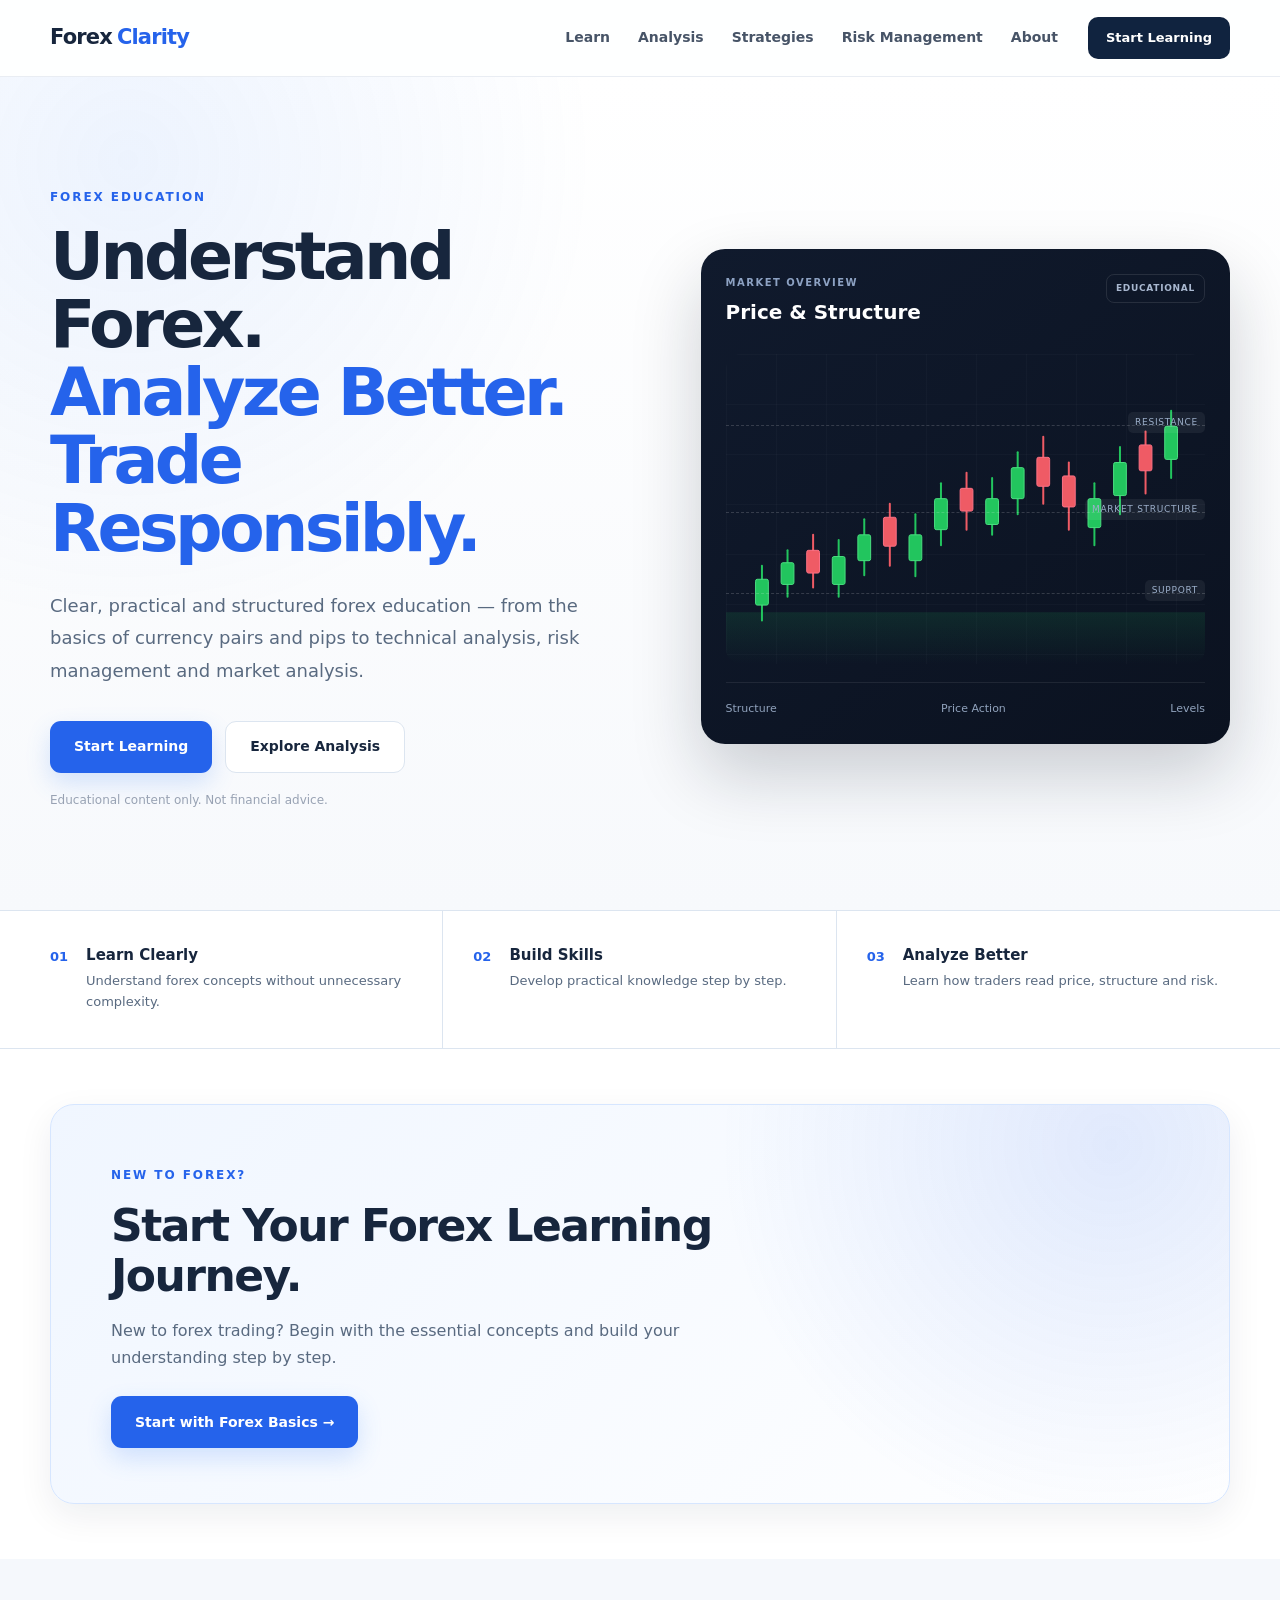
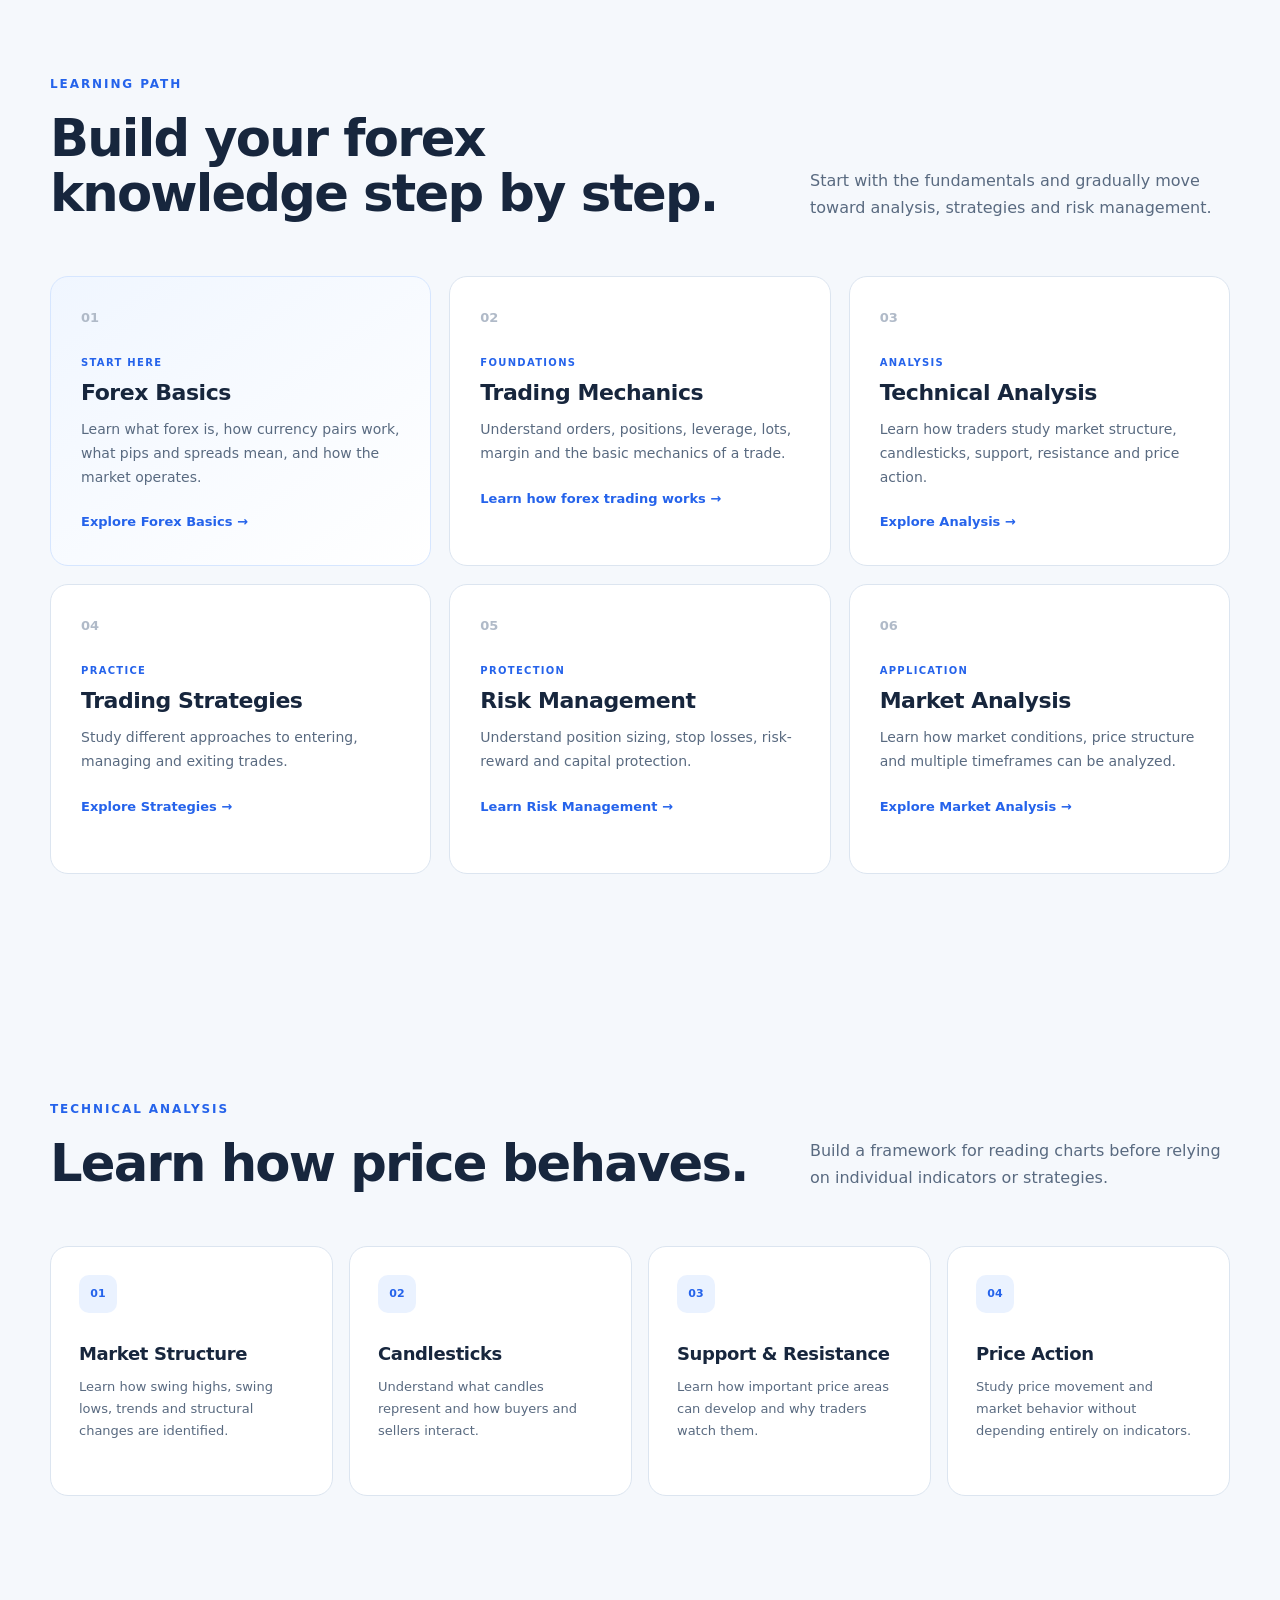
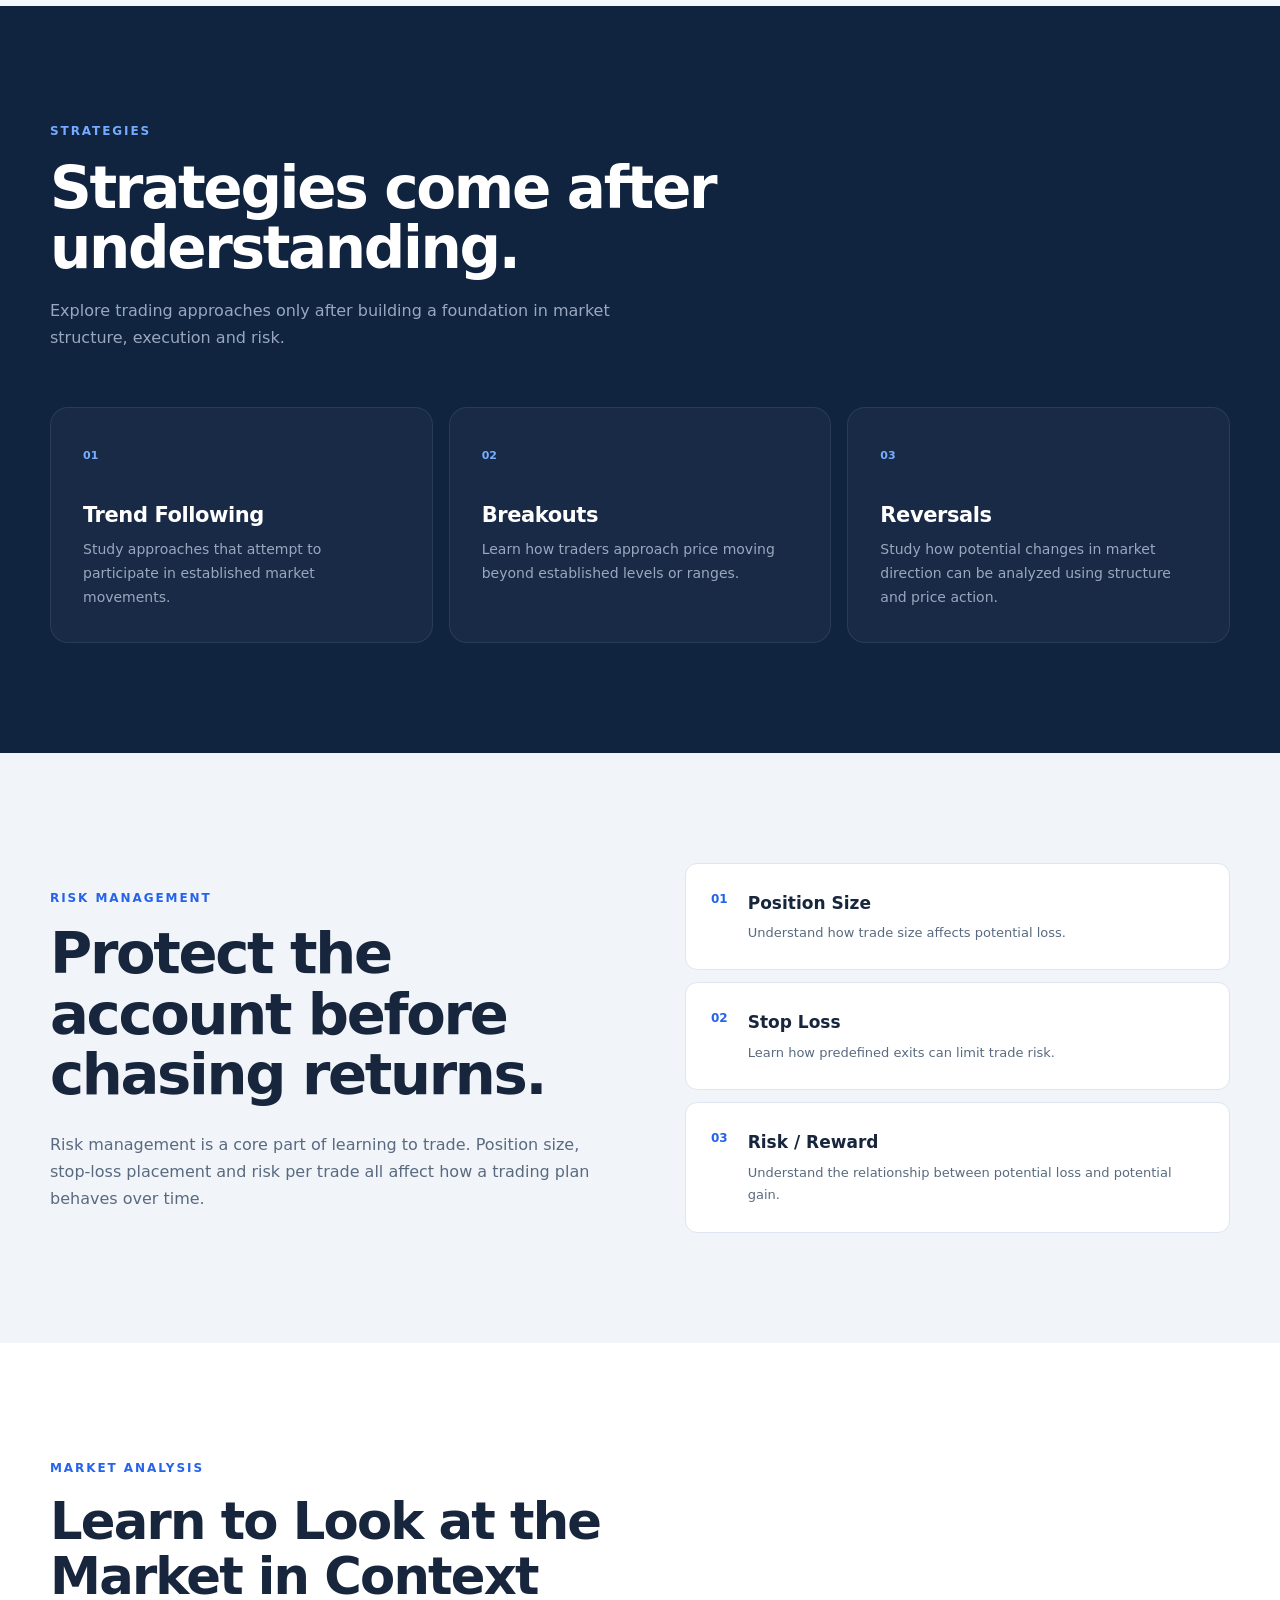
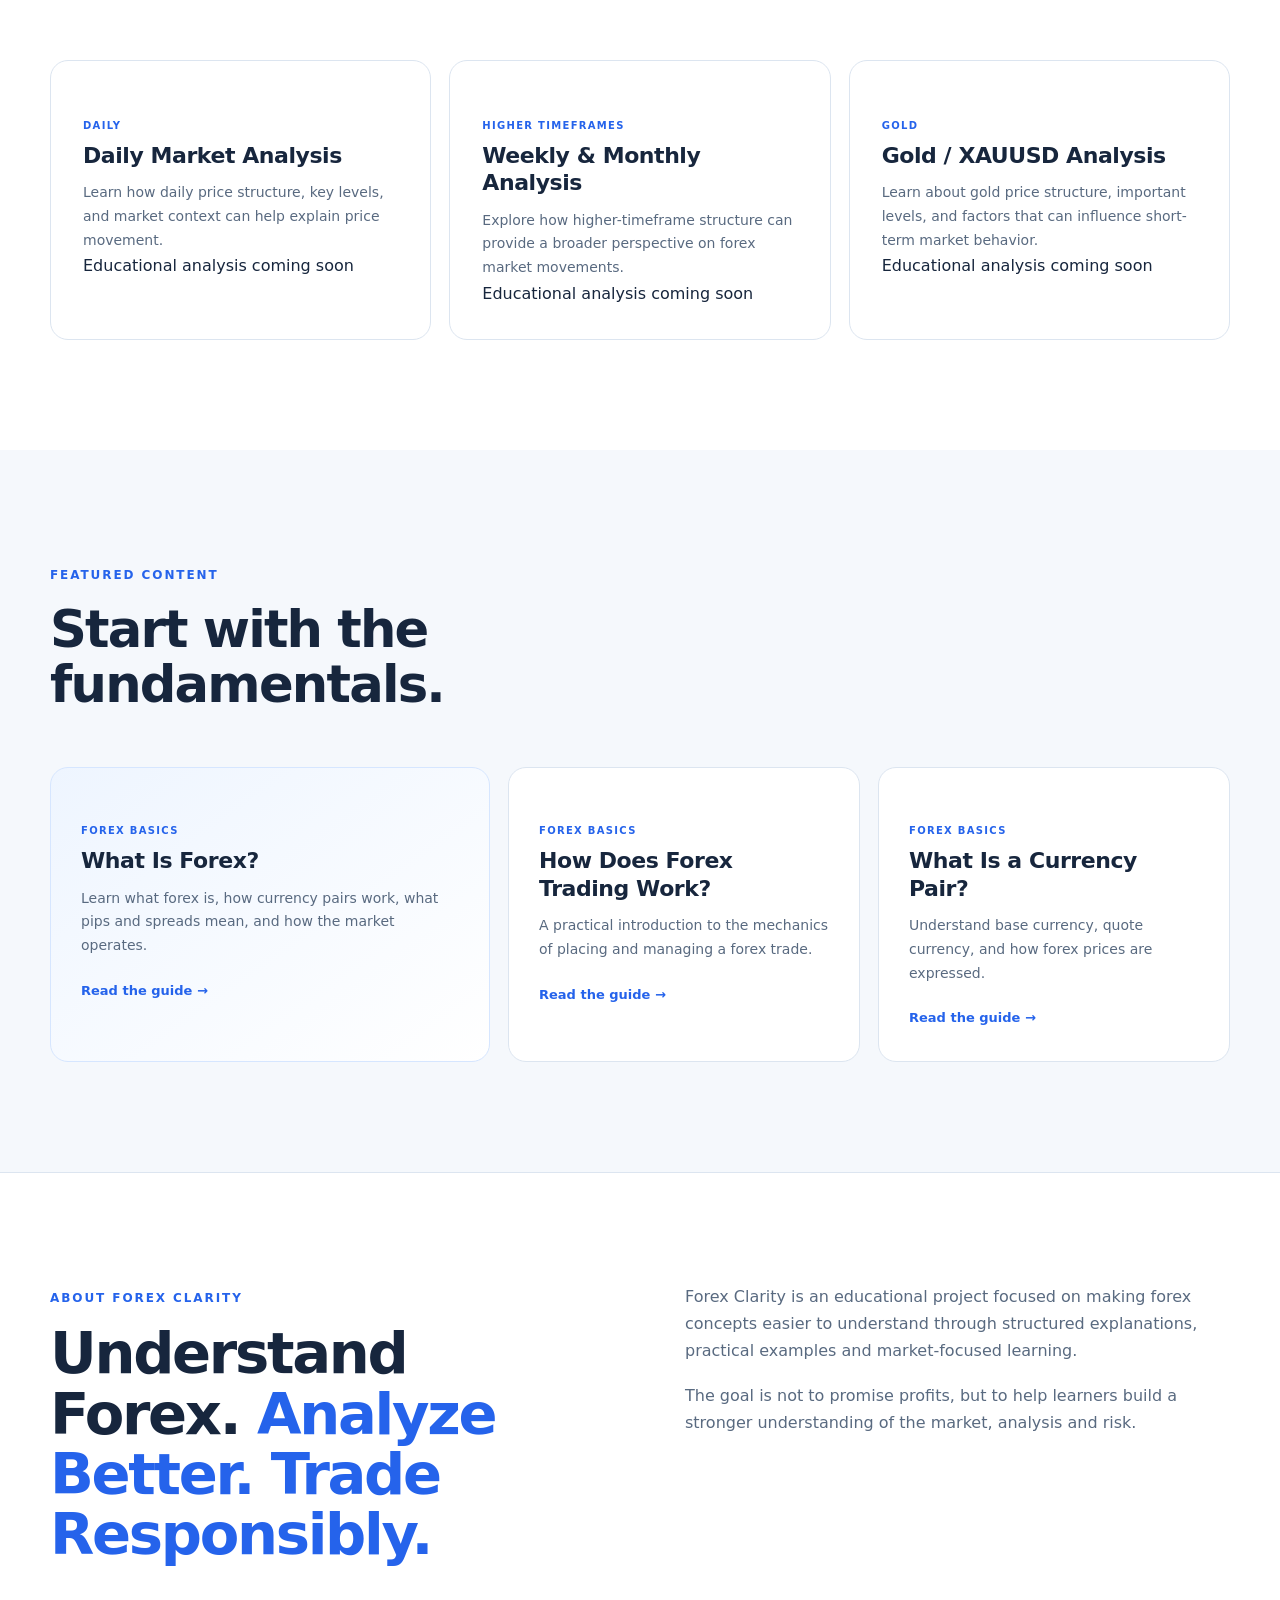
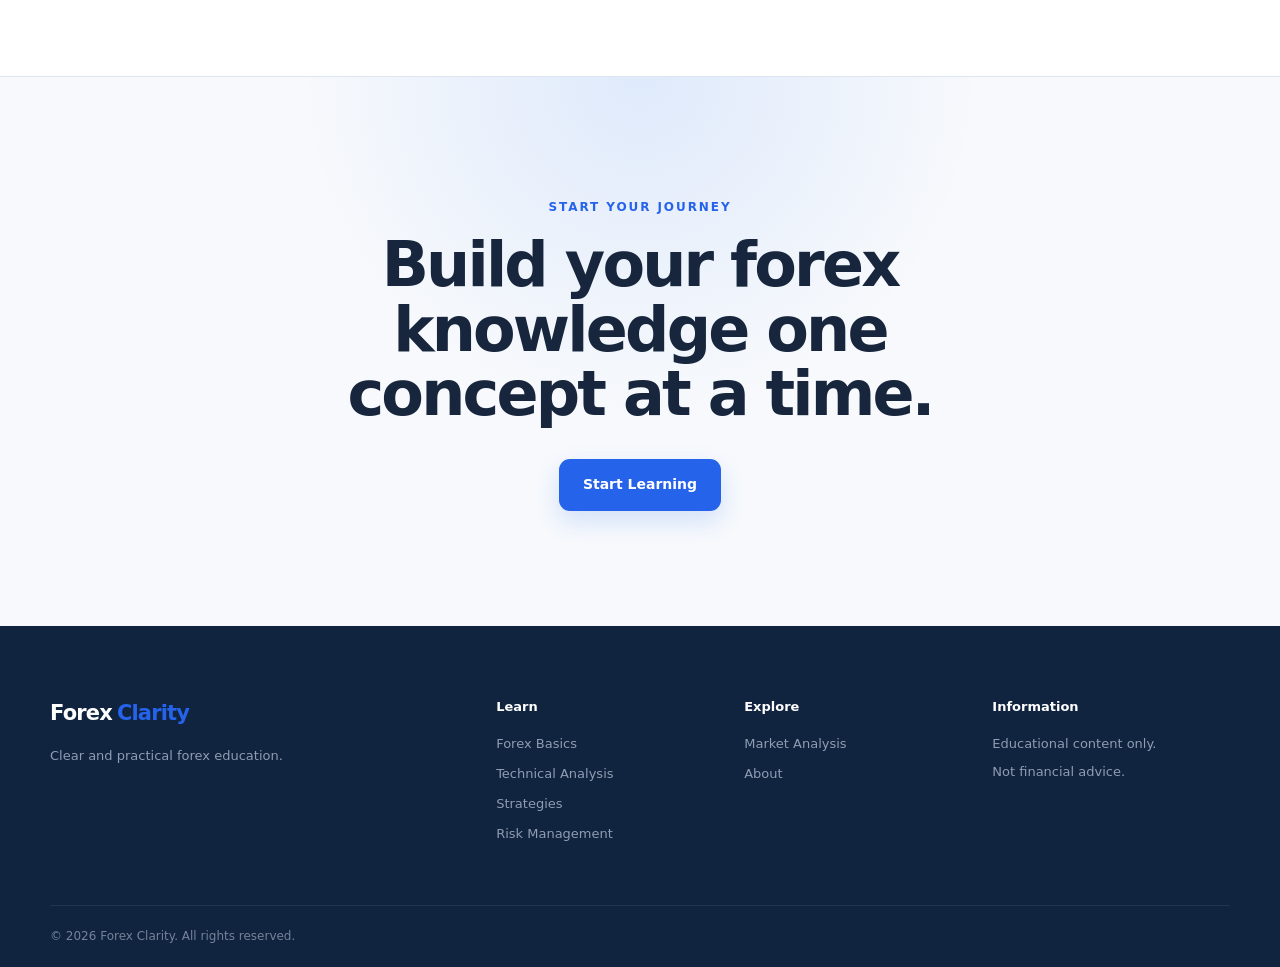
==== commit 47e9de08: "Update index.html" ====
--- a/index.html
+++ b/index.html
@@ -694,111 +694,6 @@
 
 
 
-<!-- ================================
-     TRADING FOUNDATIONS
-     ================================ -->
-
-<section class="section section-light">
-
-  <div class="container">
-
-    <div class="section-heading compact">
-
-      <div>
-
-        <p class="eyebrow">
-          TRADING FOUNDATIONS
-        </p>
-
-        <h2>
-          Understand the language of the market.
-        </h2>
-
-      </div>
-
-    </div>
-
-
-    <div class="topic-grid">
-
-
-      <article class="topic-card">
-
-        <span>
-          01
-        </span>
-
-        <h3>
-          Currency Pairs
-        </h3>
-
-        <p>
-          Understand base and quote currencies
-          and how exchange rates are represented.
-        </p>
-
-      </article>
-
-
-      <article class="topic-card">
-
-        <span>
-          02
-        </span>
-
-        <h3>
-          Pips &amp; Spreads
-        </h3>
-
-        <p>
-          Learn how price movement and basic
-          trading costs are measured.
-        </p>
-
-      </article>
-
-
-      <article class="topic-card">
-
-        <span>
-          03
-        </span>
-
-        <h3>
-          Orders &amp; Positions
-        </h3>
-
-        <p>
-          Learn the basic types of orders and
-          what happens after entering a trade.
-        </p>
-
-      </article>
-
-
-      <article class="topic-card">
-
-        <span>
-          04
-        </span>
-
-        <h3>
-          Leverage &amp; Margin
-        </h3>
-
-        <p>
-          Understand how leverage changes
-          exposure and why risk management matters.
-        </p>
-
-      </article>
-
-    </div>
-
-  </div>
-
-</section>
-
 
 
 <!-- ================================
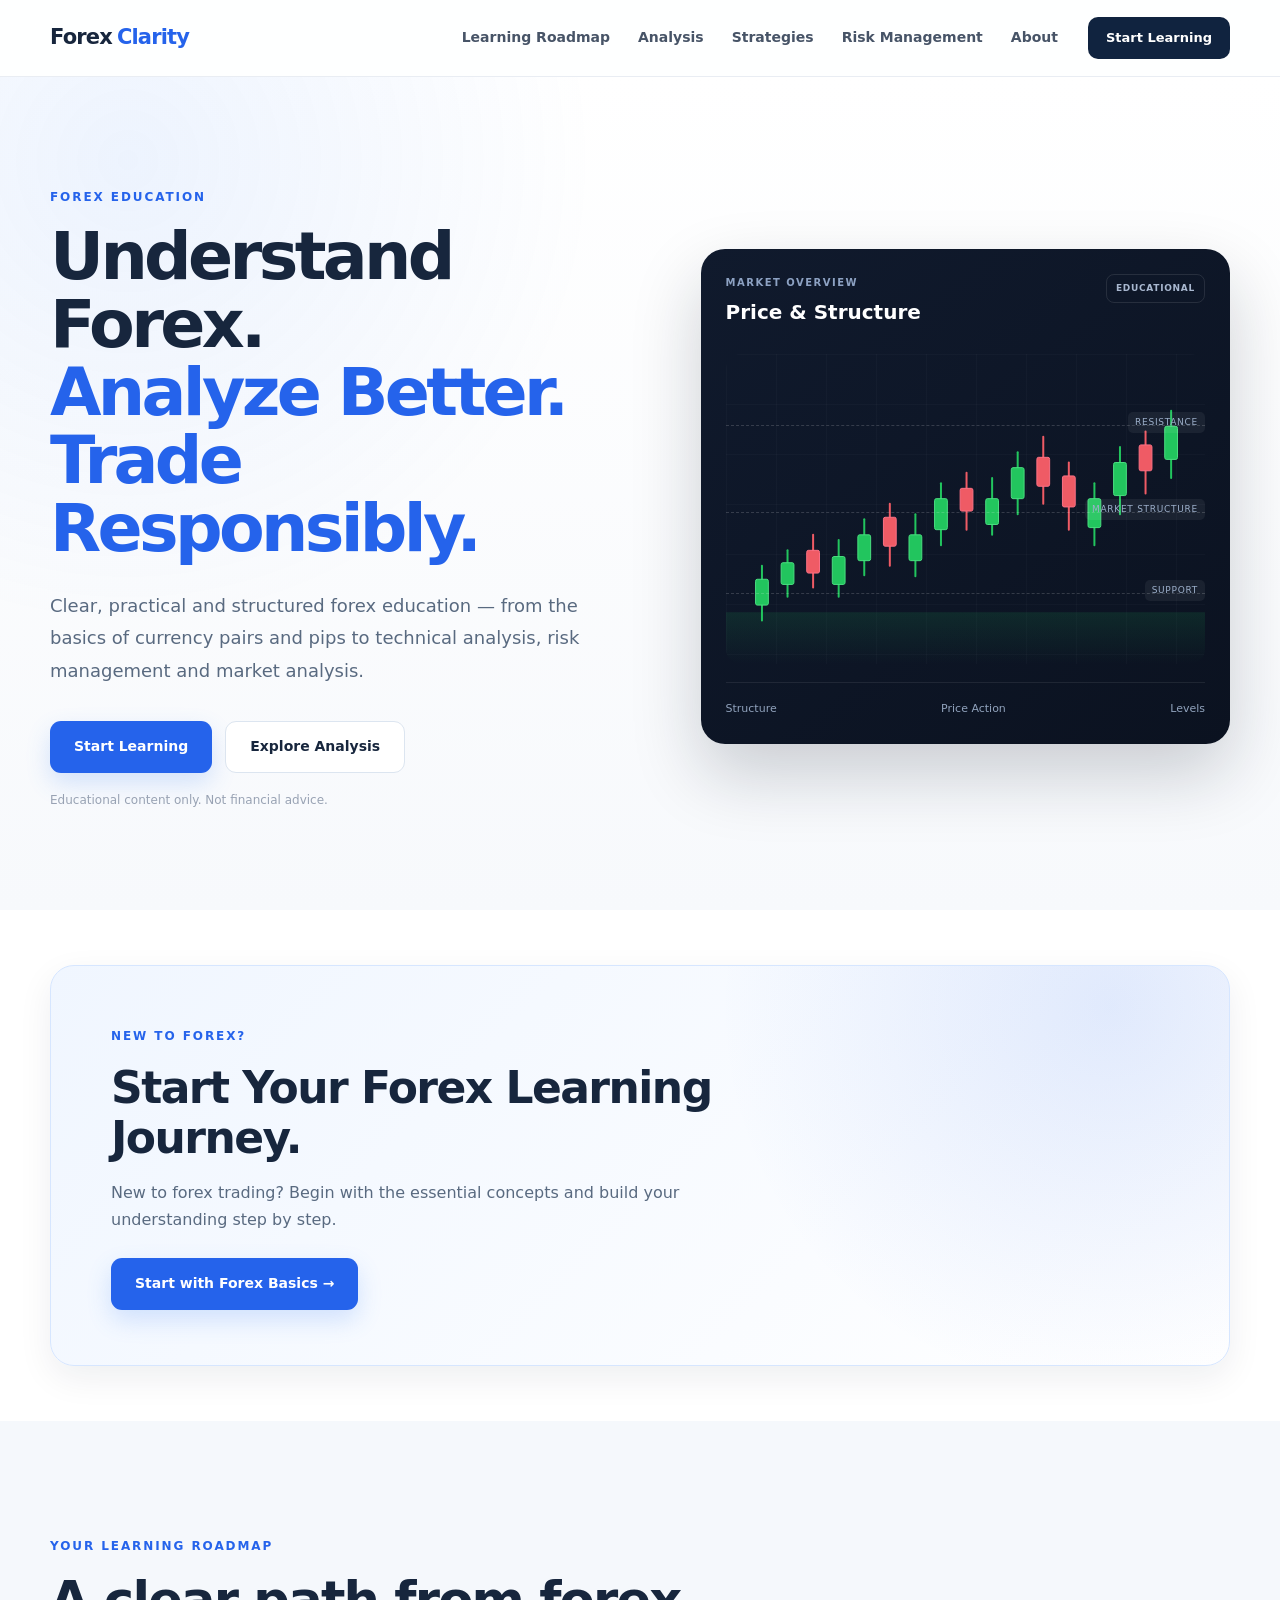
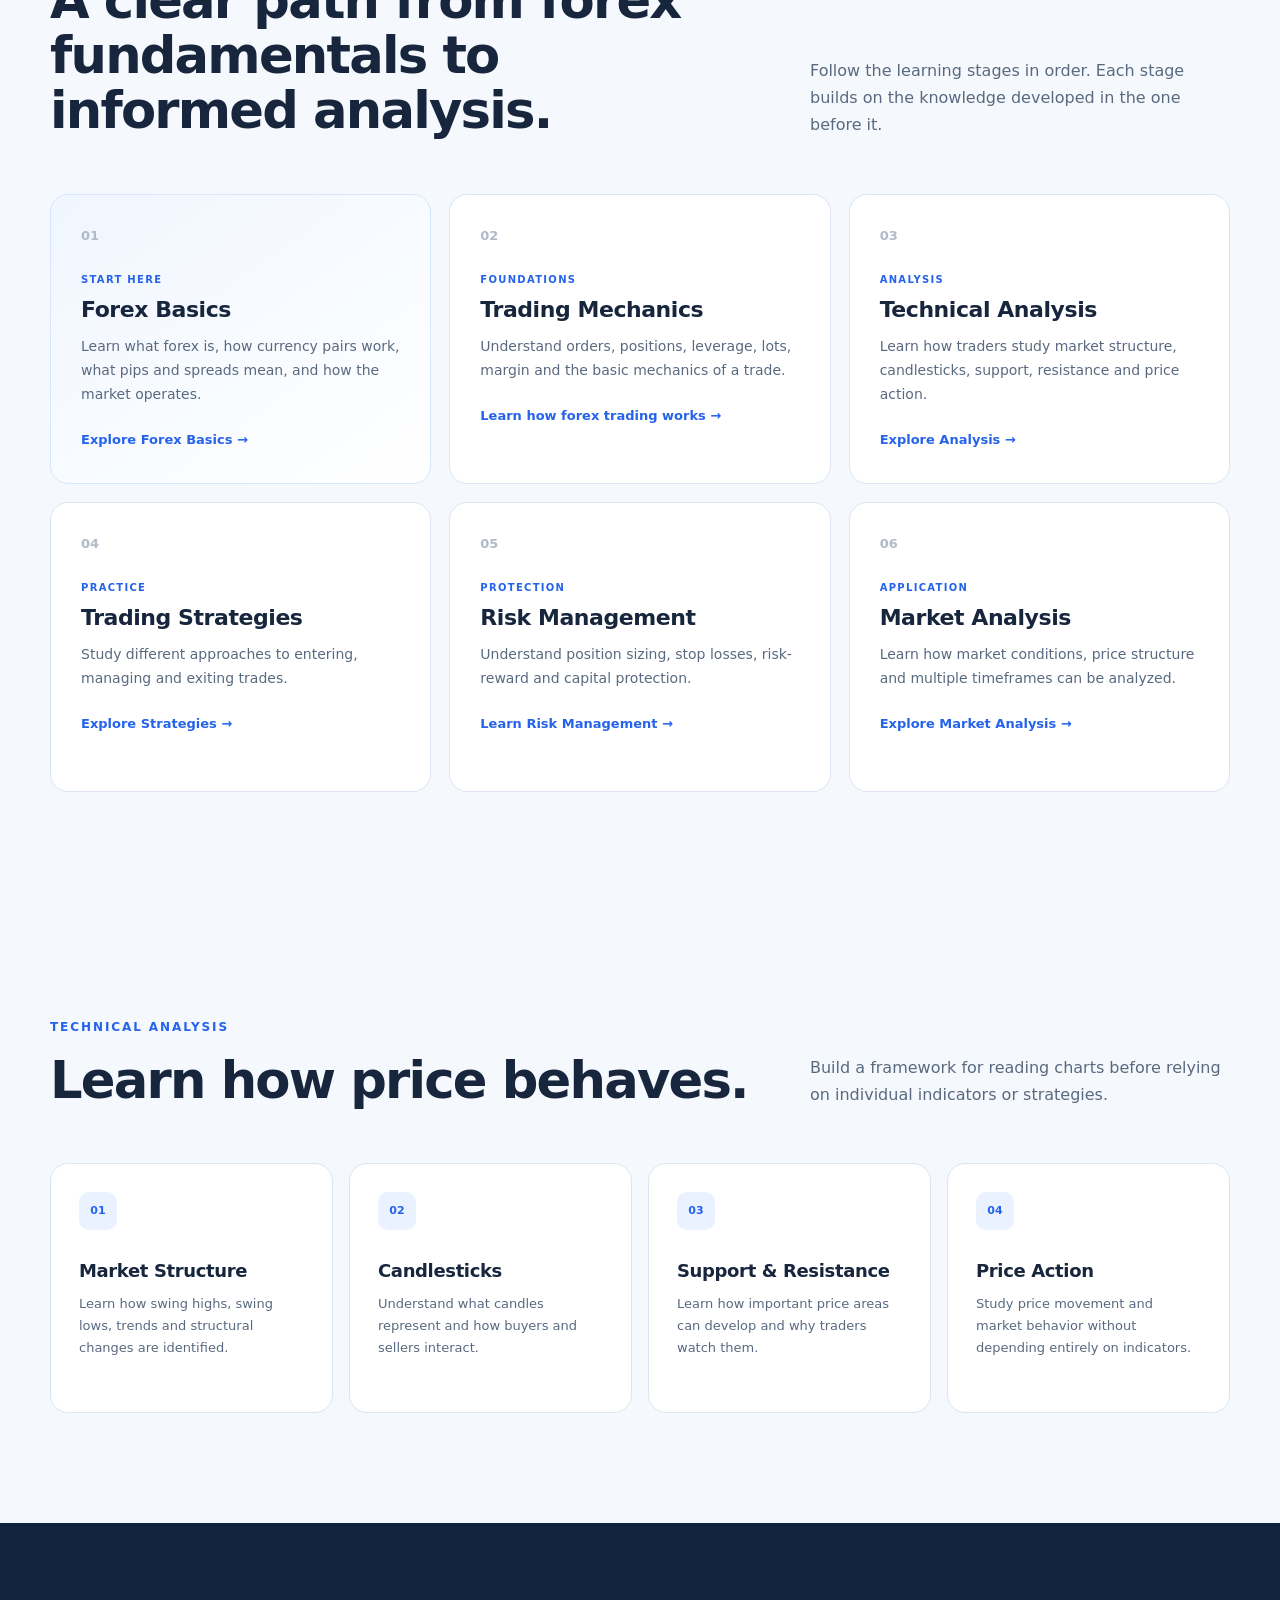
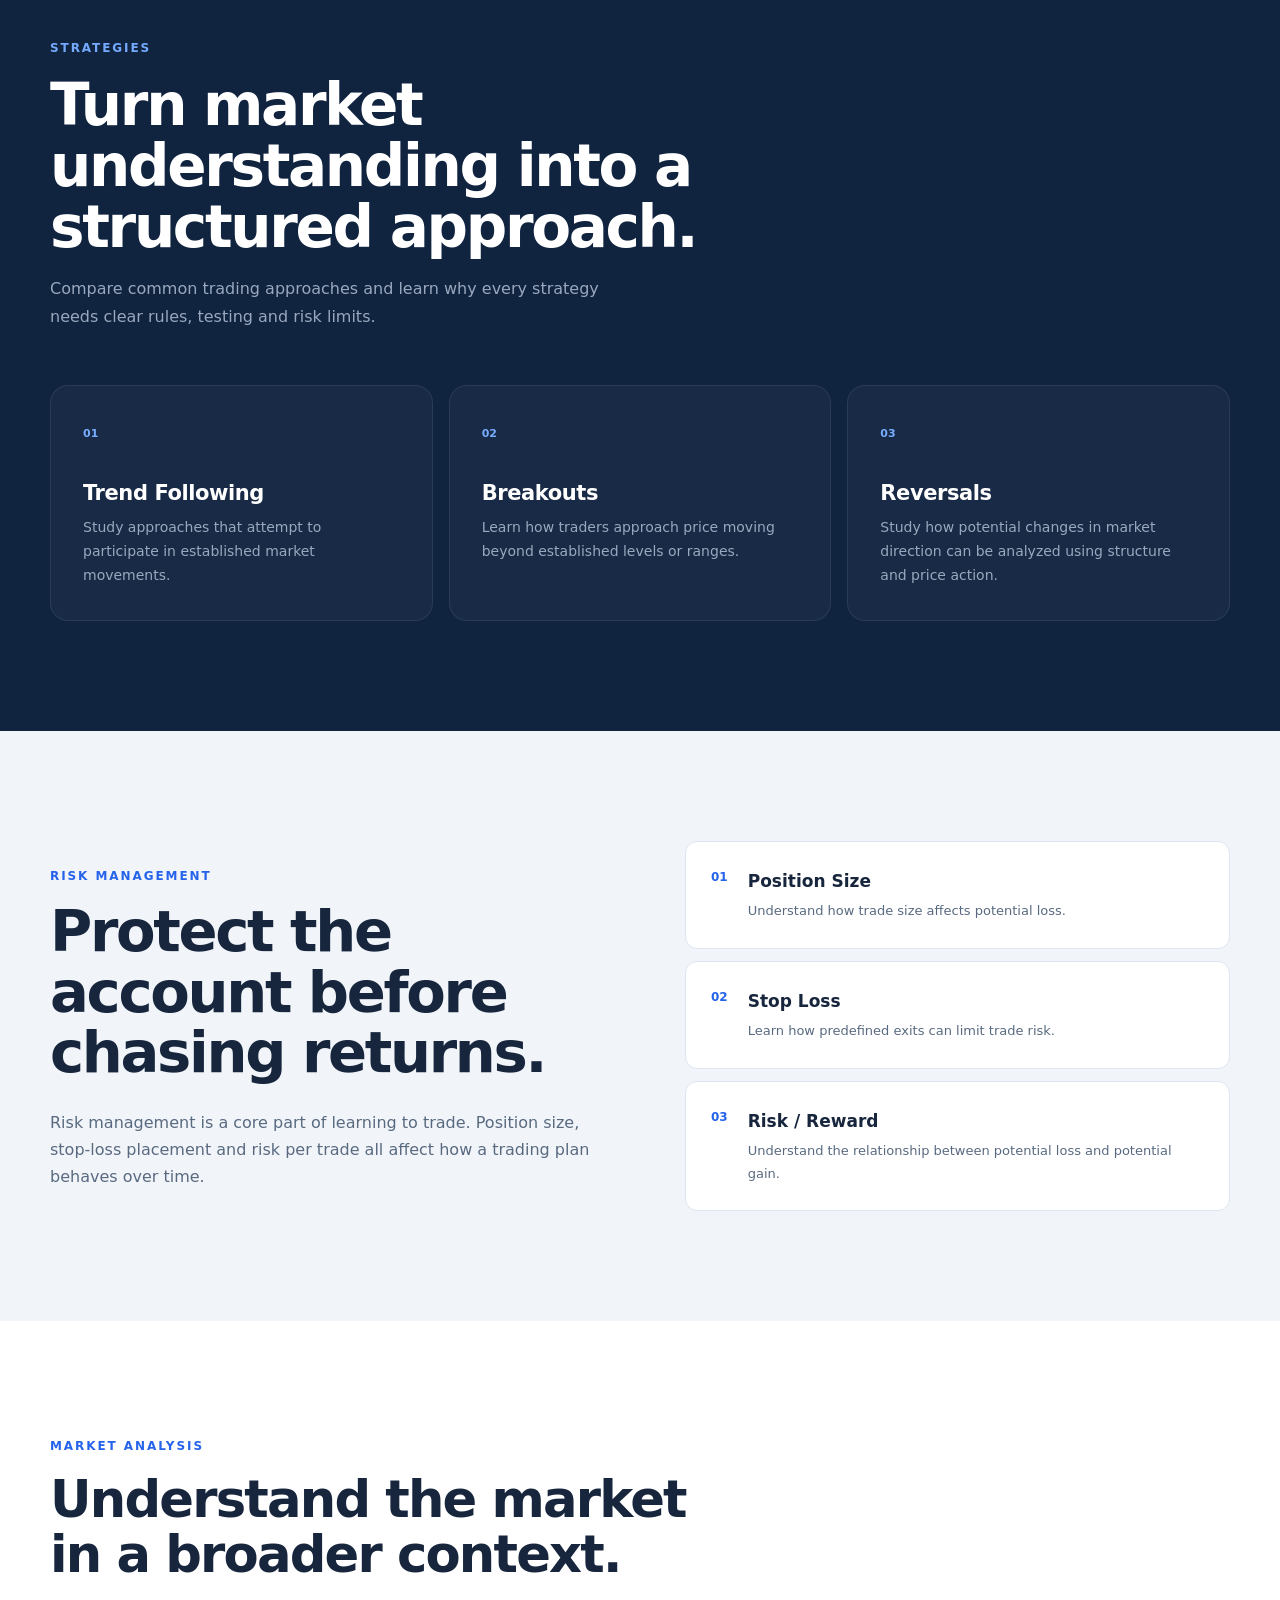
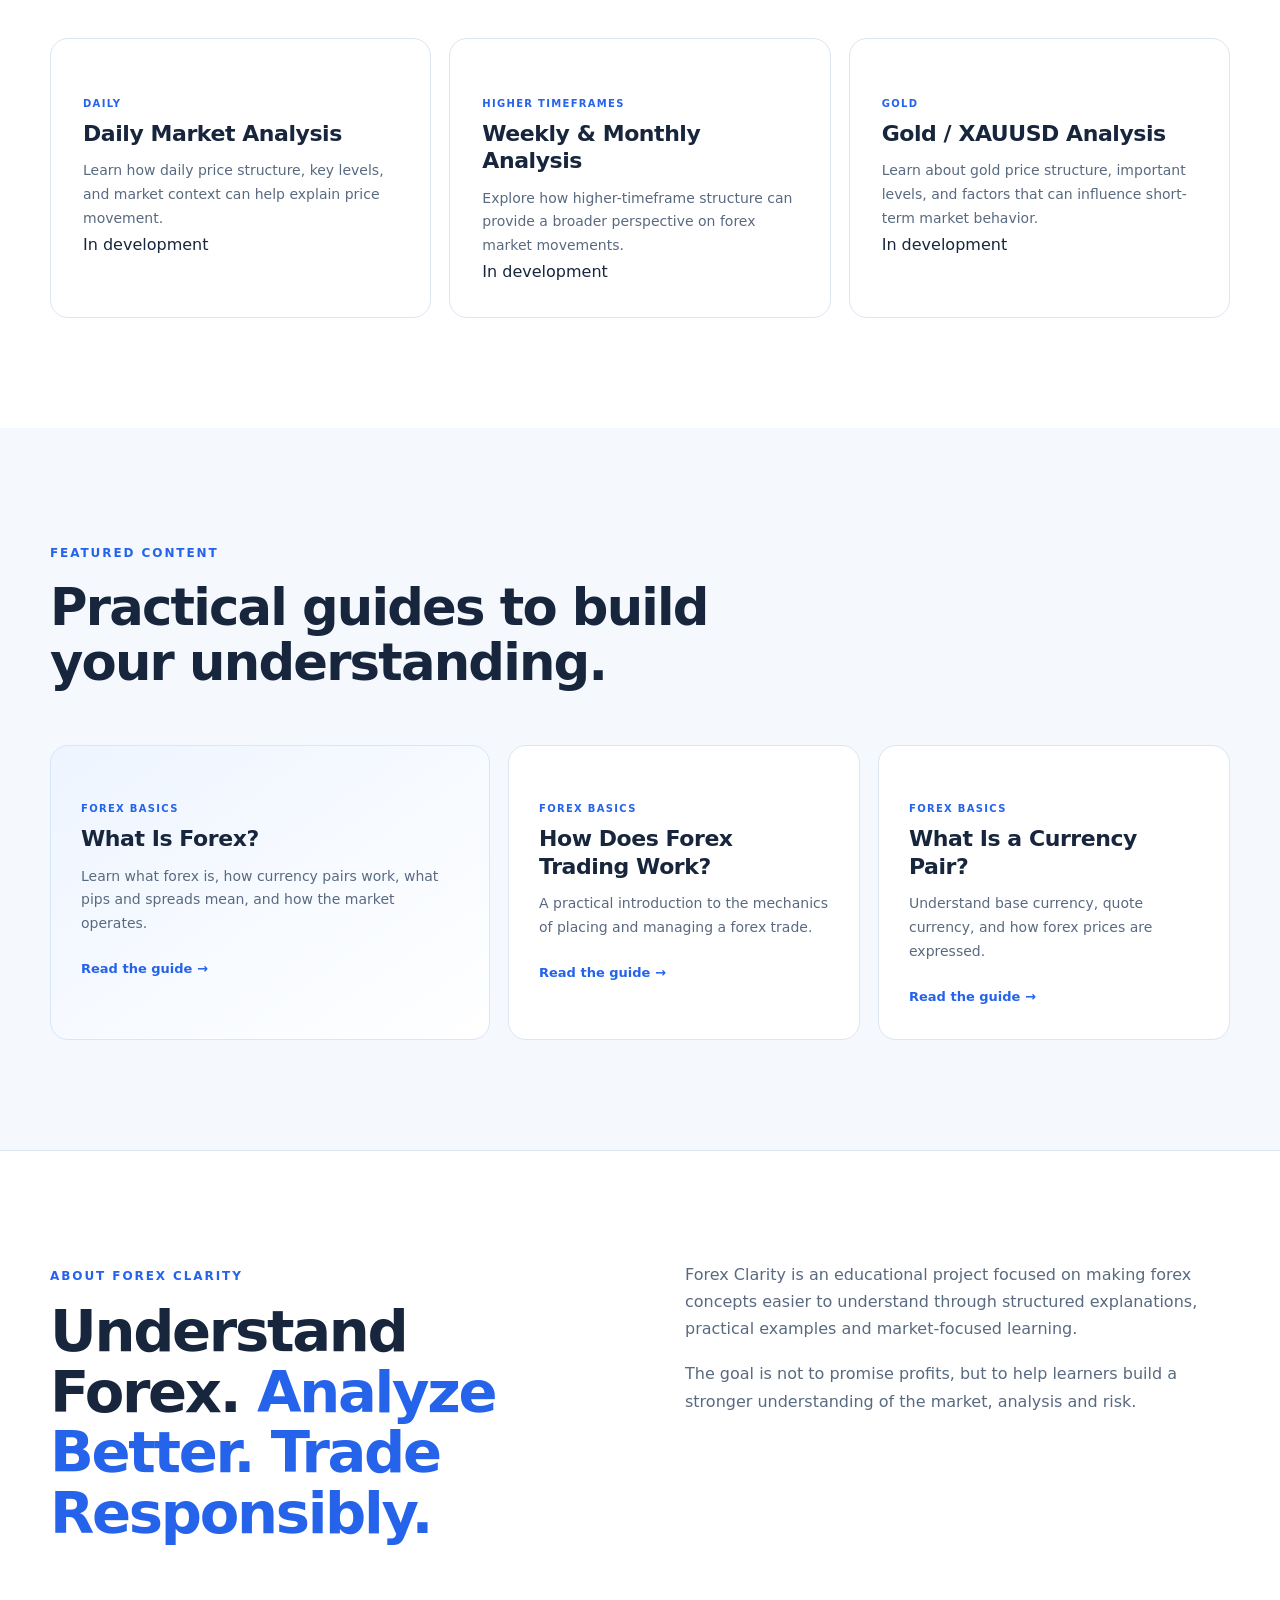
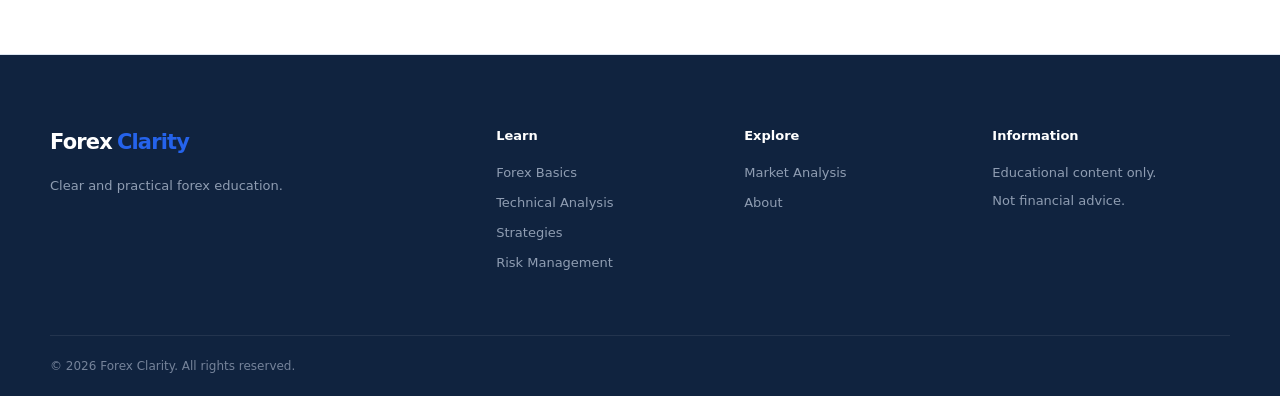
==== commit b6b9bf17: "Update index.html" ====
--- a/index.html
+++ b/index.html
@@ -77,7 +77,7 @@
     >
 
       <a href="#learn">
-        Learn
+        Learning Roadmap
       </a>
 
       <a href="#analysis">
@@ -99,7 +99,7 @@
 
     <a
       class="header-button"
-      href="#learn"
+      href="#start-learning"
     >
       Start Learning
     </a>
@@ -147,7 +147,7 @@
 
         <a
           class="button button-primary"
-          href="#learn"
+          href="#start-learning"
         >
           Start Learning
         </a>
@@ -369,79 +369,6 @@
 
 
 
-<!-- ================================
-     INTRO
-     ================================ -->
-
-<section class="intro-strip">
-
-  <div class="container intro-grid">
-
-    <div class="intro-item">
-
-      <strong>
-        01
-      </strong>
-
-      <div>
-
-        <h3>
-          Learn Clearly
-        </h3>
-
-        <p>
-          Understand forex concepts without unnecessary complexity.
-        </p>
-
-      </div>
-
-    </div>
-
-
-    <div class="intro-item">
-
-      <strong>
-        02
-      </strong>
-
-      <div>
-
-        <h3>
-          Build Skills
-        </h3>
-
-        <p>
-          Develop practical knowledge step by step.
-        </p>
-
-      </div>
-
-    </div>
-
-
-    <div class="intro-item">
-
-      <strong>
-        03
-      </strong>
-
-      <div>
-
-        <h3>
-          Analyze Better
-        </h3>
-
-        <p>
-          Learn how traders read price, structure and risk.
-        </p>
-
-      </div>
-
-    </div>
-
-  </div>
-
-</section>
 
 <!-- ================================
      START LEARNING
@@ -494,19 +421,18 @@
       <div>
 
         <p class="eyebrow">
-          LEARNING PATH
+          YOUR LEARNING ROADMAP
         </p>
 
         <h2>
-          Build your forex knowledge step by step.
+          A clear path from forex fundamentals to informed analysis.
         </h2>
 
       </div>
 
 
       <p>
-        Start with the fundamentals and gradually move
-        toward analysis, strategies and risk management.
+        Follow the learning stages in order. Each stage builds on the knowledge developed in the one before it.
       </p>
 
     </div>
@@ -830,12 +756,11 @@
       </p>
 
       <h2>
-        Strategies come after understanding.
+        Turn market understanding into a structured approach.
       </h2>
 
       <p>
-        Explore trading approaches only after building
-        a foundation in market structure, execution and risk.
+        Compare common trading approaches and learn why every strategy needs clear rules, testing and risk limits.
       </p>
 
     </div>
@@ -1030,7 +955,7 @@
         </p>
 
         <h2>
-          Learn to Look at the Market in Context
+          Understand the market in a broader context.
         </h2>
 
       </div>
@@ -1055,7 +980,7 @@
         </p>
 
         <span>
-          Educational analysis coming soon
+          In development
         </span>
 
       </article>
@@ -1076,7 +1001,7 @@
         </p>
 
         <span>
-          Educational analysis coming soon
+          In development
         </span>
 
       </article>
@@ -1097,7 +1022,7 @@
         </p>
 
         <span>
-          Educational analysis coming soon
+          In development
         </span>
 
       </article>
@@ -1127,7 +1052,7 @@
         </p>
 
         <h2>
-          Start with the fundamentals.
+          Practical guides to build your understanding.
         </h2>
 
       </div>
@@ -1262,35 +1187,6 @@
 </section>
 
 
-
-<!-- ================================
-     CTA
-     ================================ -->
-
-<section class="cta-section">
-
-  <div class="container cta-content">
-
-    <p class="eyebrow">
-      START YOUR JOURNEY
-    </p>
-
-
-    <h2>
-      Build your forex knowledge one concept at a time.
-    </h2>
-
-
-    <a
-      class="button button-primary"
-      href="#learn"
-    >
-      Start Learning
-    </a>
-
-  </div>
-
-</section>
 
 
 </main>
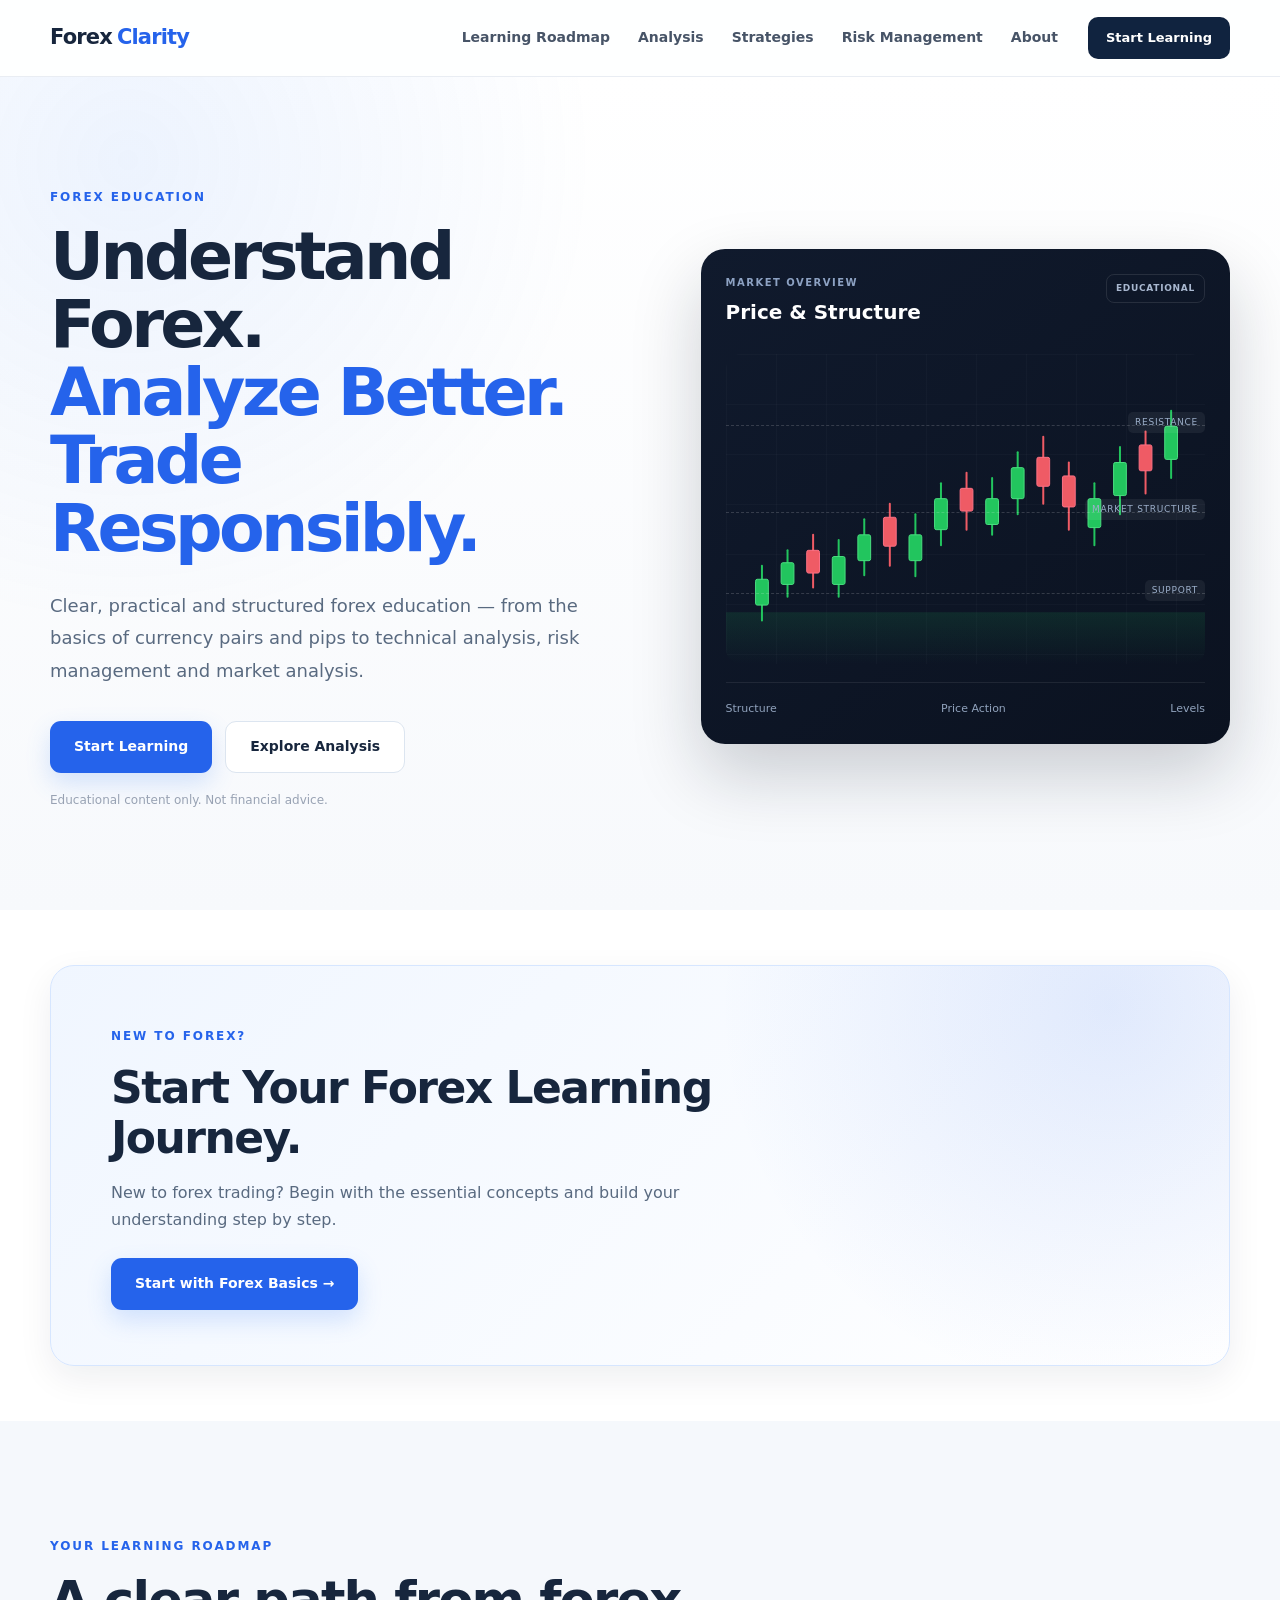
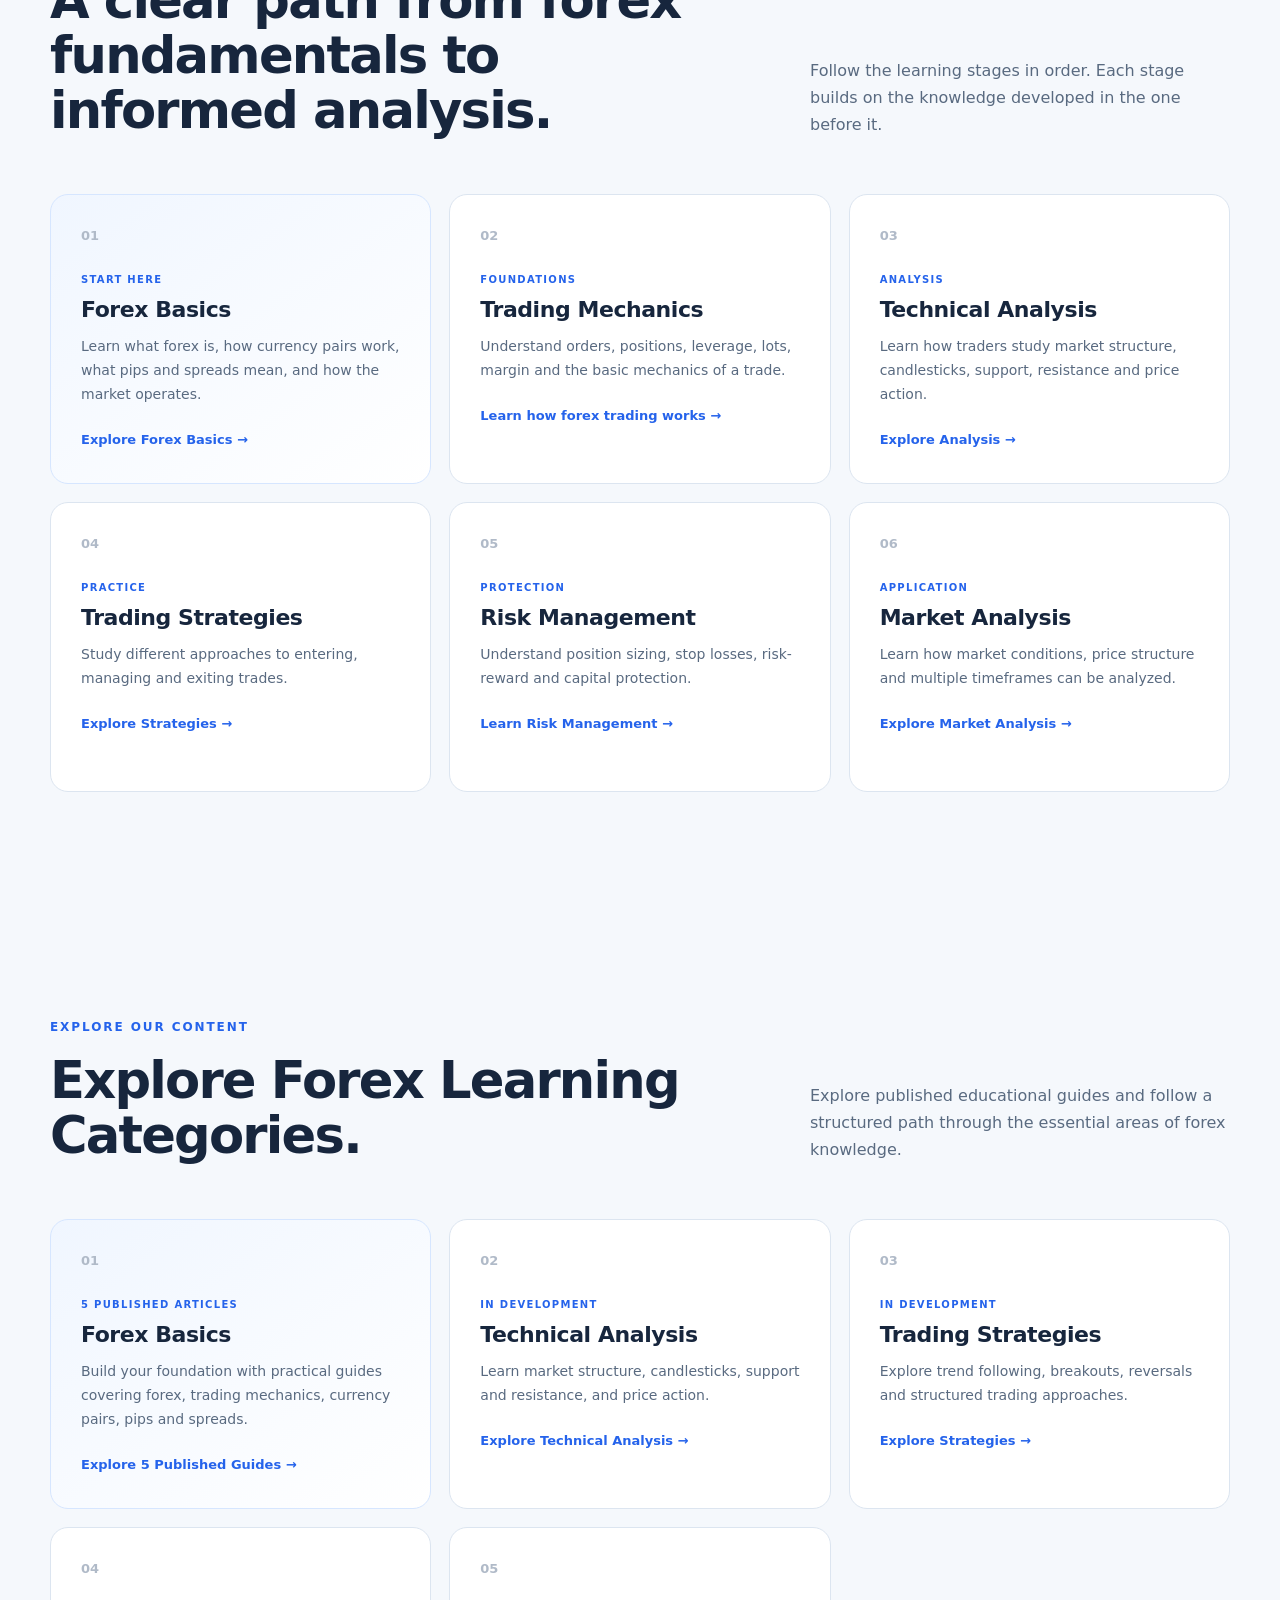
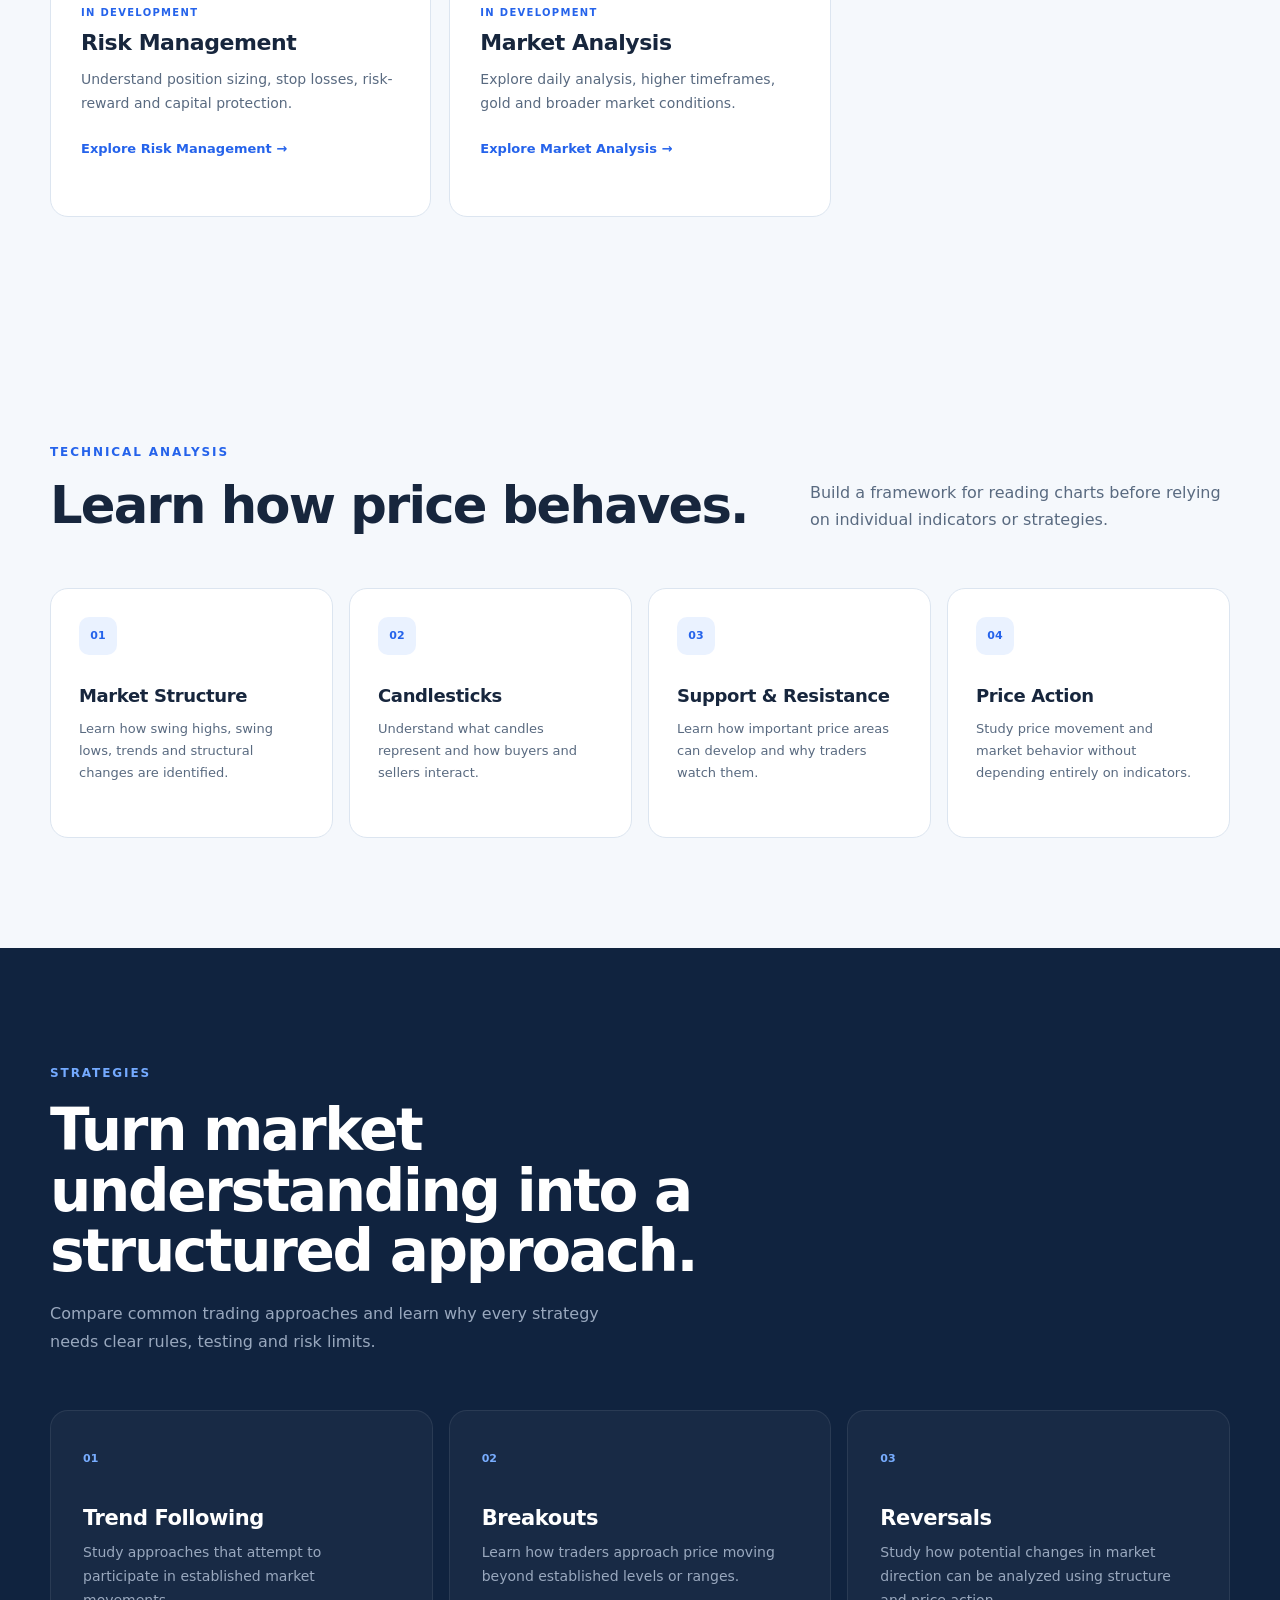
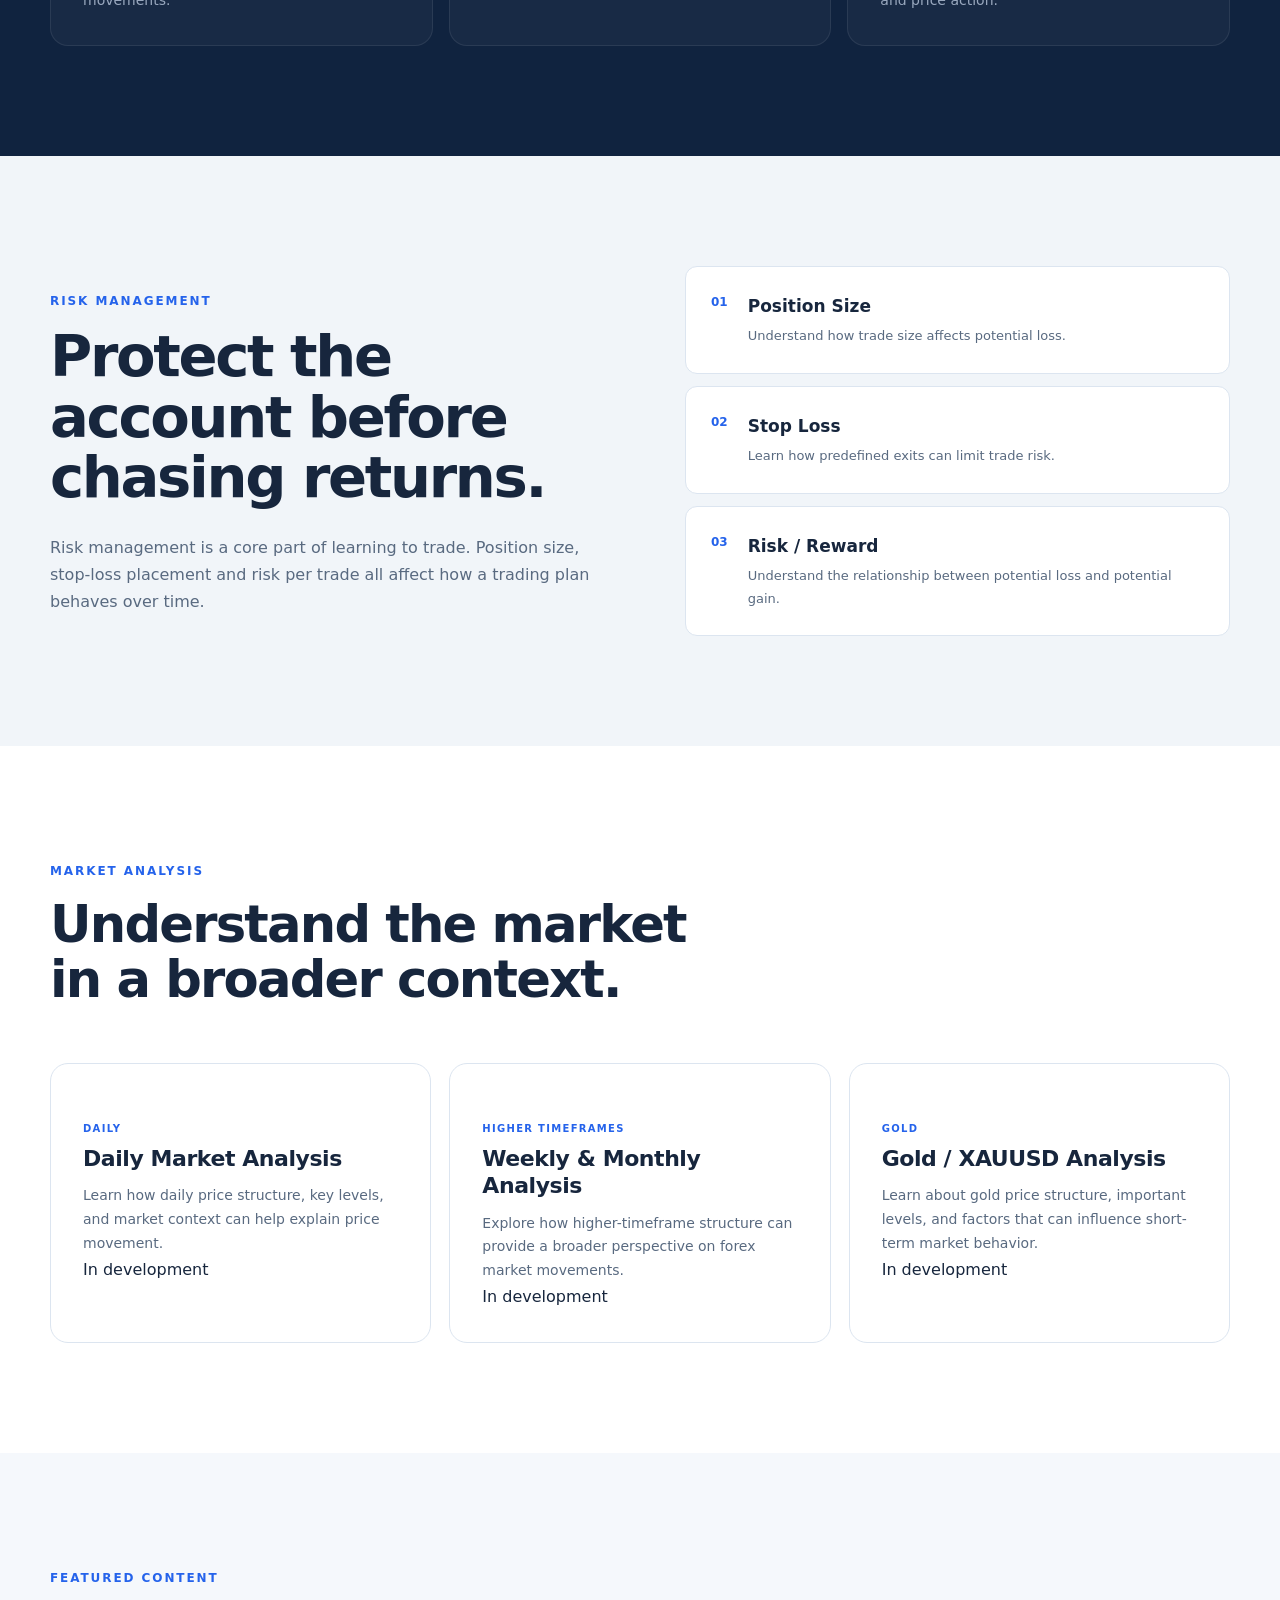
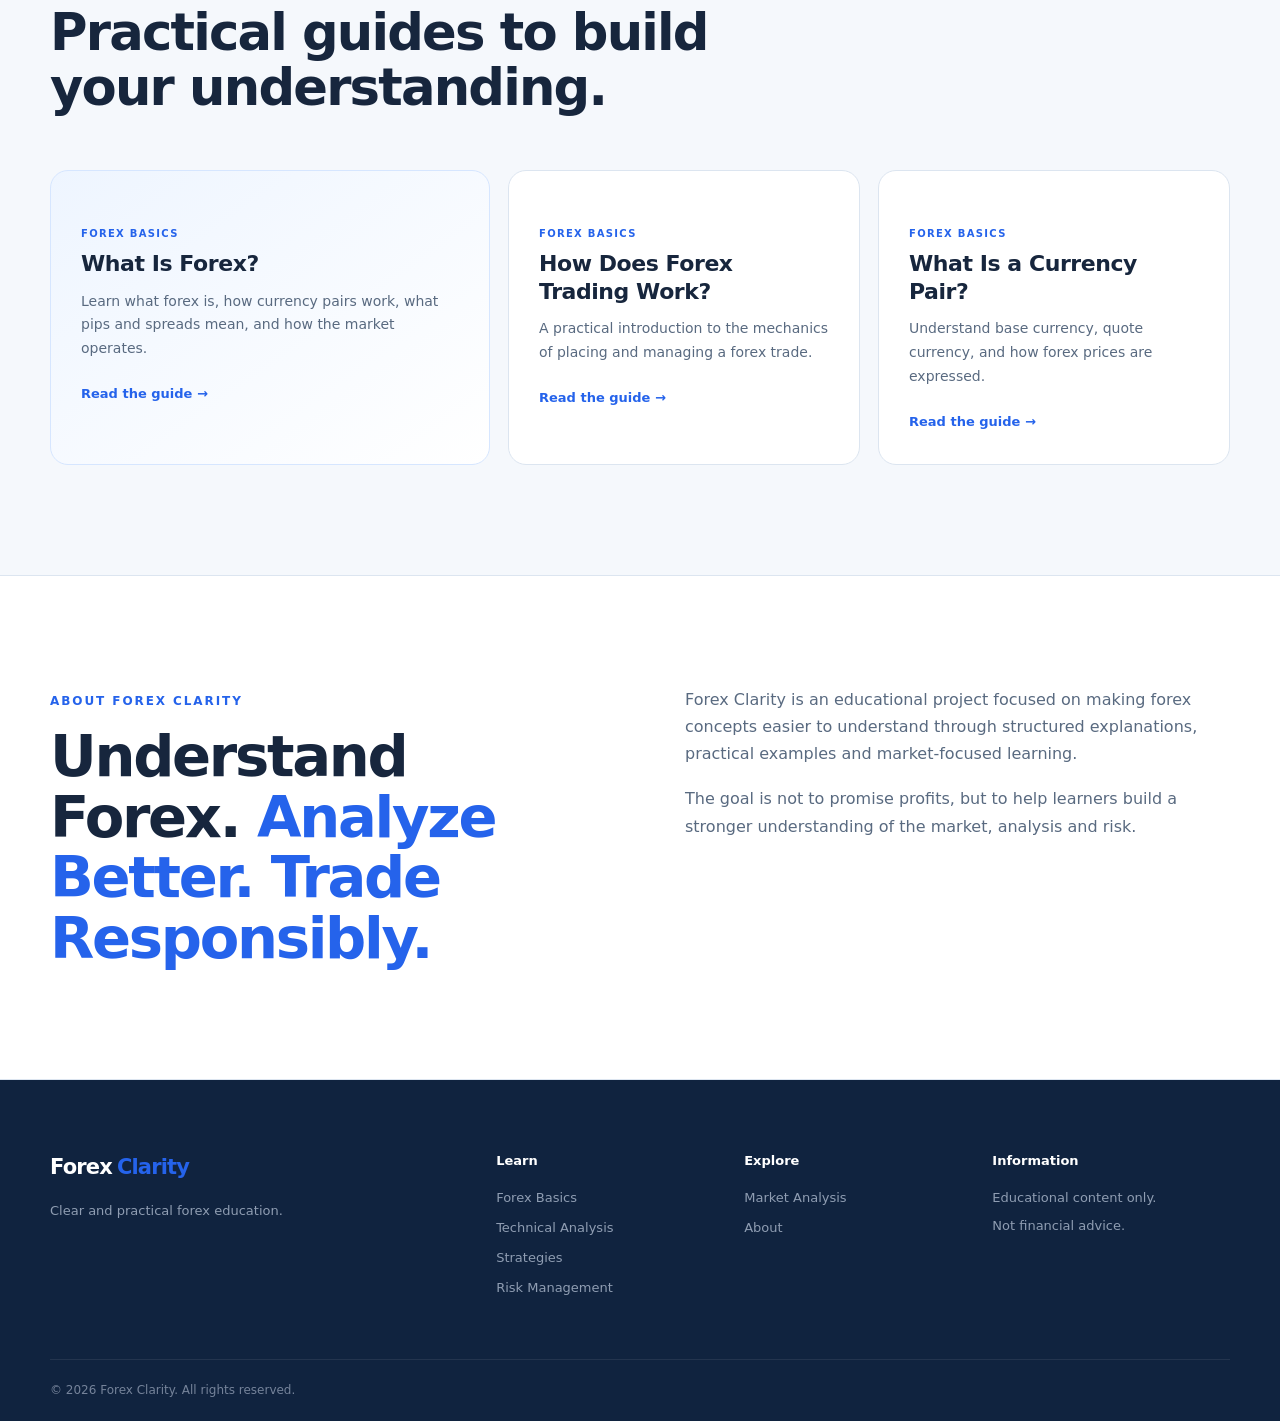
==== commit e6cbcba0: "Update index.html" ====
--- a/index.html
+++ b/index.html
@@ -620,6 +620,190 @@
 
 
 
+<!-- ================================
+     LEARNING CATEGORIES
+     ================================ -->
+
+<section
+  class="section"
+  id="categories"
+>
+
+  <div class="container">
+
+    <div class="section-heading">
+
+      <div>
+
+        <p class="eyebrow">
+          EXPLORE OUR CONTENT
+        </p>
+
+        <h2>
+          Explore Forex Learning Categories.
+        </h2>
+
+      </div>
+
+      <p>
+        Explore published educational guides and follow
+        a structured path through the essential areas
+        of forex knowledge.
+      </p>
+
+    </div>
+
+
+    <div class="learning-grid">
+
+
+      <!-- FOREX BASICS -->
+
+      <article class="learning-card featured-card">
+
+        <span class="card-number">
+          01
+        </span>
+
+        <p class="card-kicker">
+          5 PUBLISHED ARTICLES
+        </p>
+
+        <h3>
+          Forex Basics
+        </h3>
+
+        <p>
+          Build your foundation with practical guides
+          covering forex, trading mechanics, currency
+          pairs, pips and spreads.
+        </p>
+
+        <a href="forex-basics/">
+          Explore 5 Published Guides →
+        </a>
+
+      </article>
+
+
+      <!-- TECHNICAL ANALYSIS -->
+
+      <article class="learning-card">
+
+        <span class="card-number">
+          02
+        </span>
+
+        <p class="card-kicker">
+          IN DEVELOPMENT
+        </p>
+
+        <h3>
+          Technical Analysis
+        </h3>
+
+        <p>
+          Learn market structure, candlesticks,
+          support and resistance, and price action.
+        </p>
+
+        <a href="#analysis">
+          Explore Technical Analysis →
+        </a>
+
+      </article>
+
+
+      <!-- TRADING STRATEGIES -->
+
+      <article class="learning-card">
+
+        <span class="card-number">
+          03
+        </span>
+
+        <p class="card-kicker">
+          IN DEVELOPMENT
+        </p>
+
+        <h3>
+          Trading Strategies
+        </h3>
+
+        <p>
+          Explore trend following, breakouts,
+          reversals and structured trading approaches.
+        </p>
+
+        <a href="#strategies">
+          Explore Strategies →
+        </a>
+
+      </article>
+
+
+      <!-- RISK MANAGEMENT -->
+
+      <article class="learning-card">
+
+        <span class="card-number">
+          04
+        </span>
+
+        <p class="card-kicker">
+          IN DEVELOPMENT
+        </p>
+
+        <h3>
+          Risk Management
+        </h3>
+
+        <p>
+          Understand position sizing, stop losses,
+          risk-reward and capital protection.
+        </p>
+
+        <a href="#risk">
+          Explore Risk Management →
+        </a>
+
+      </article>
+
+
+      <!-- MARKET ANALYSIS -->
+
+      <article class="learning-card">
+
+        <span class="card-number">
+          05
+        </span>
+
+        <p class="card-kicker">
+          IN DEVELOPMENT
+        </p>
+
+        <h3>
+          Market Analysis
+        </h3>
+
+        <p>
+          Explore daily analysis, higher timeframes,
+          gold and broader market conditions.
+        </p>
+
+        <a href="#market-analysis">
+          Explore Market Analysis →
+        </a>
+
+      </article>
+
+
+    </div>
+
+  </div>
+
+</section>
+
 
 
 <!-- ================================
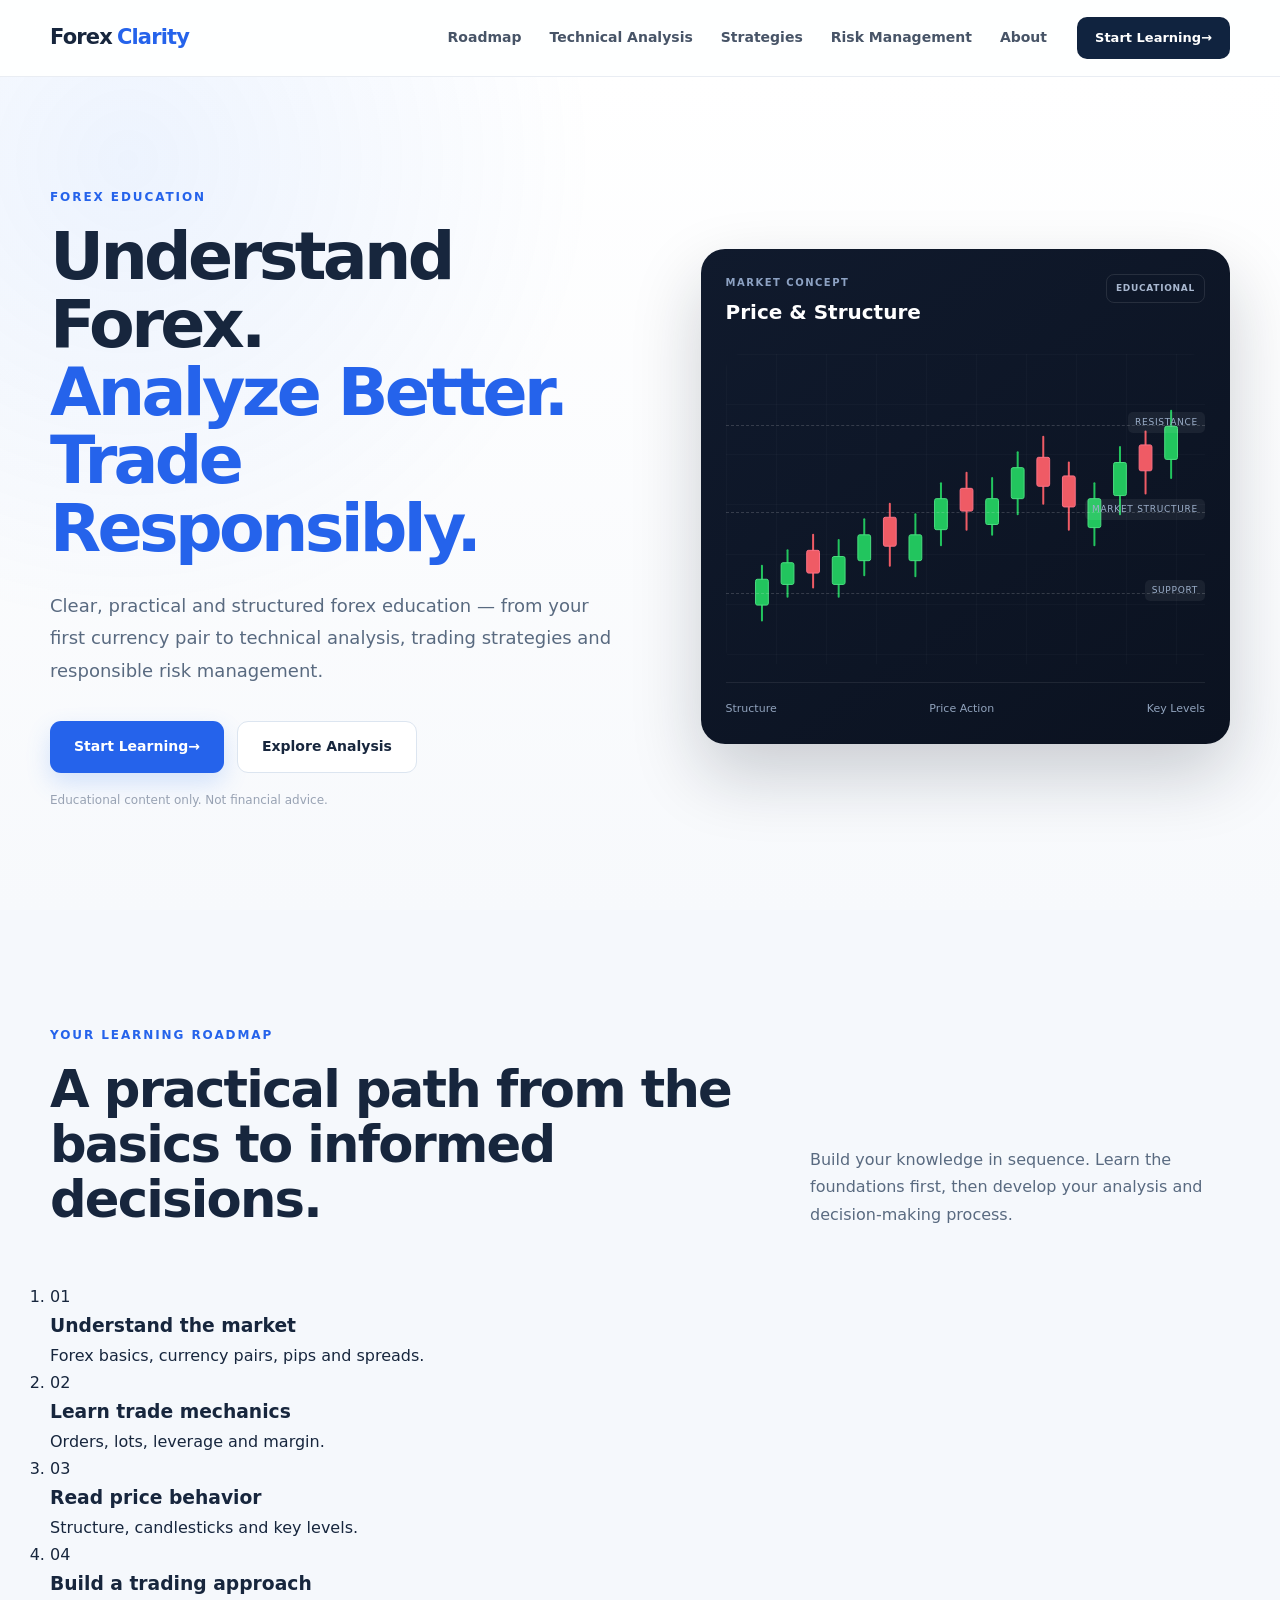
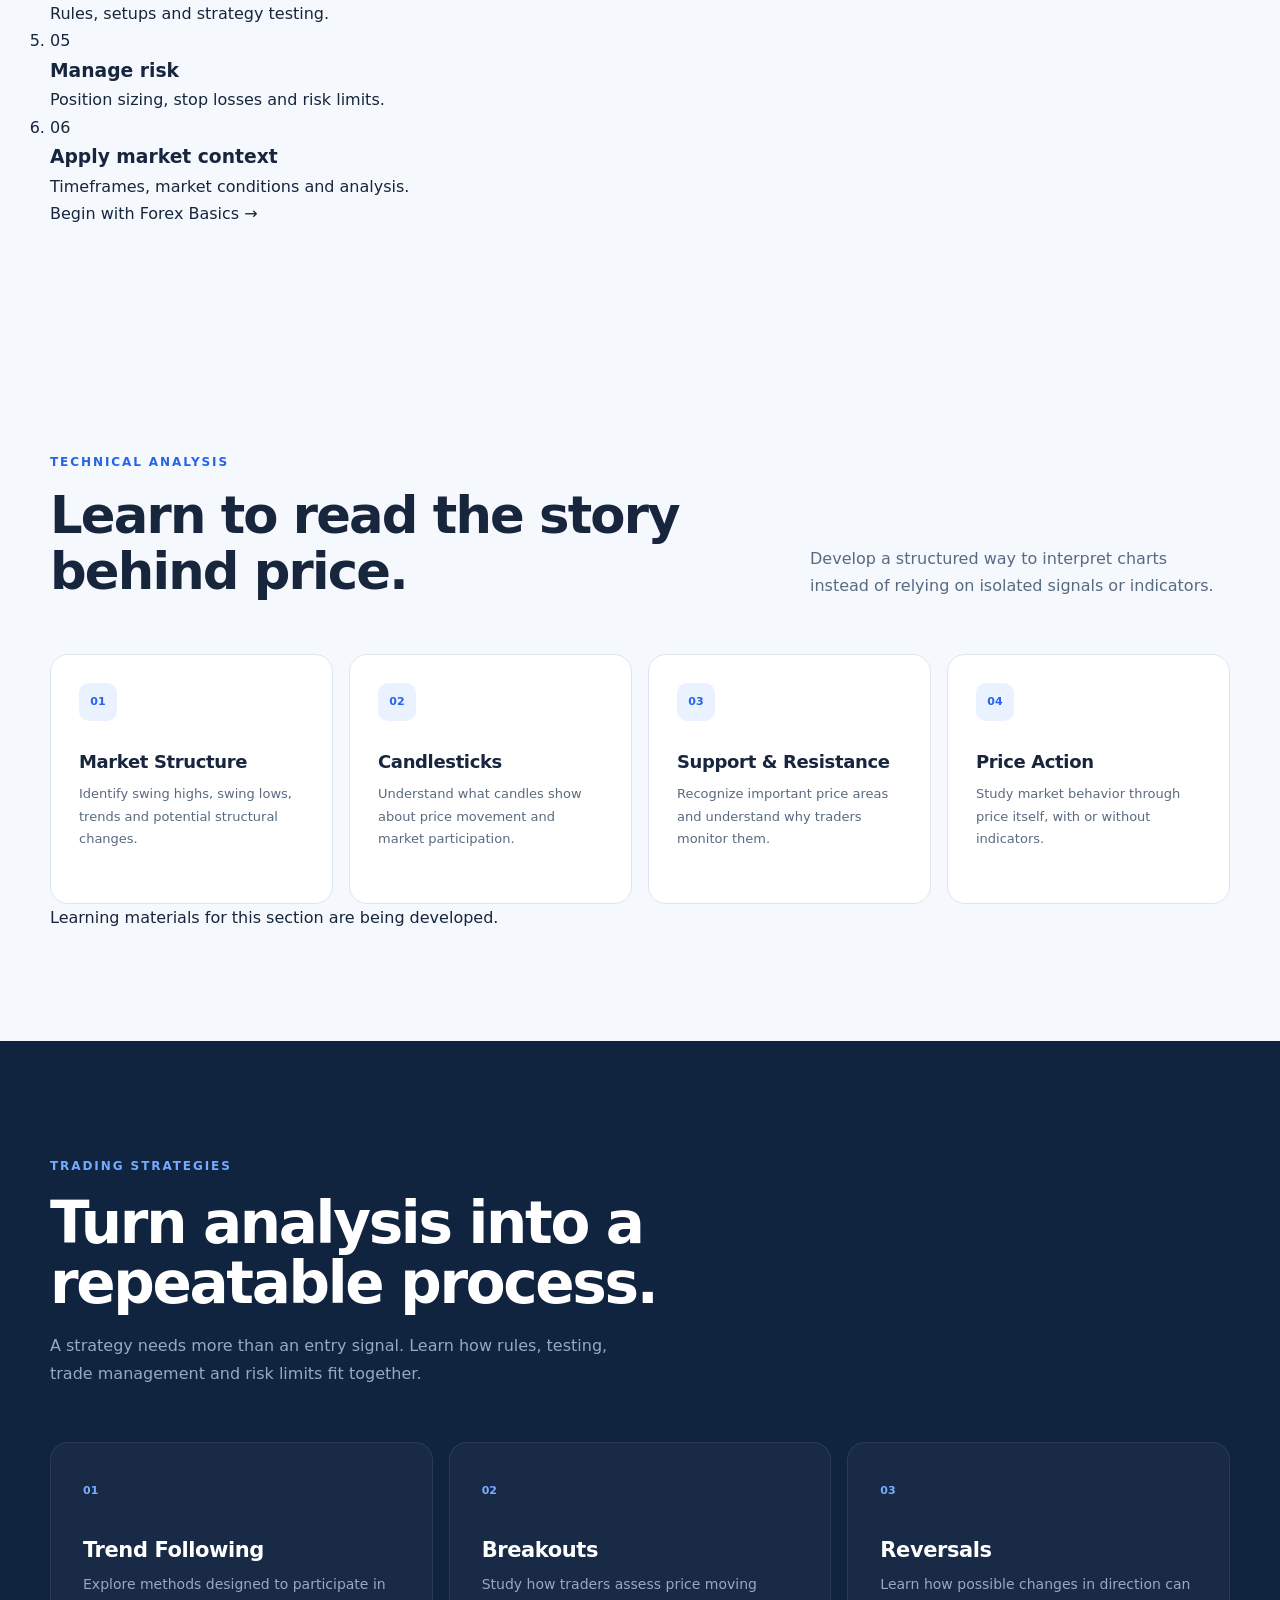
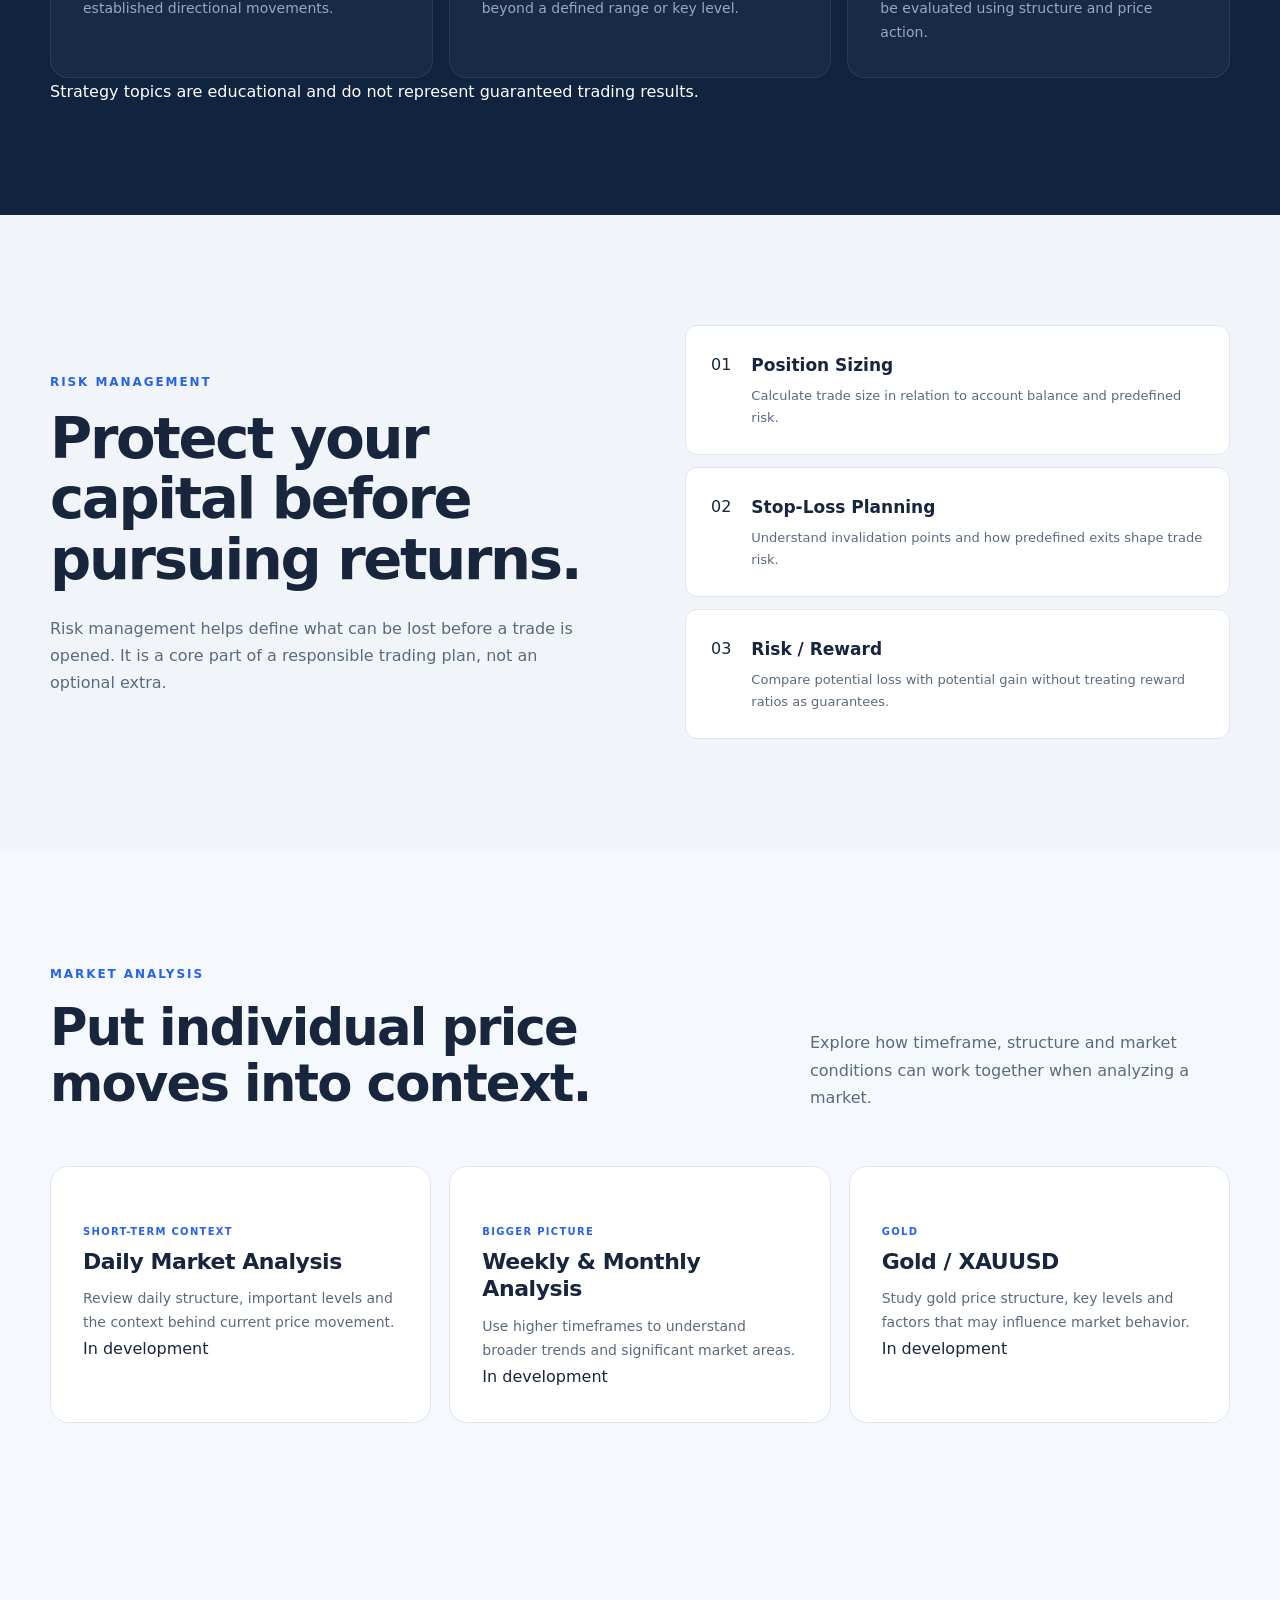
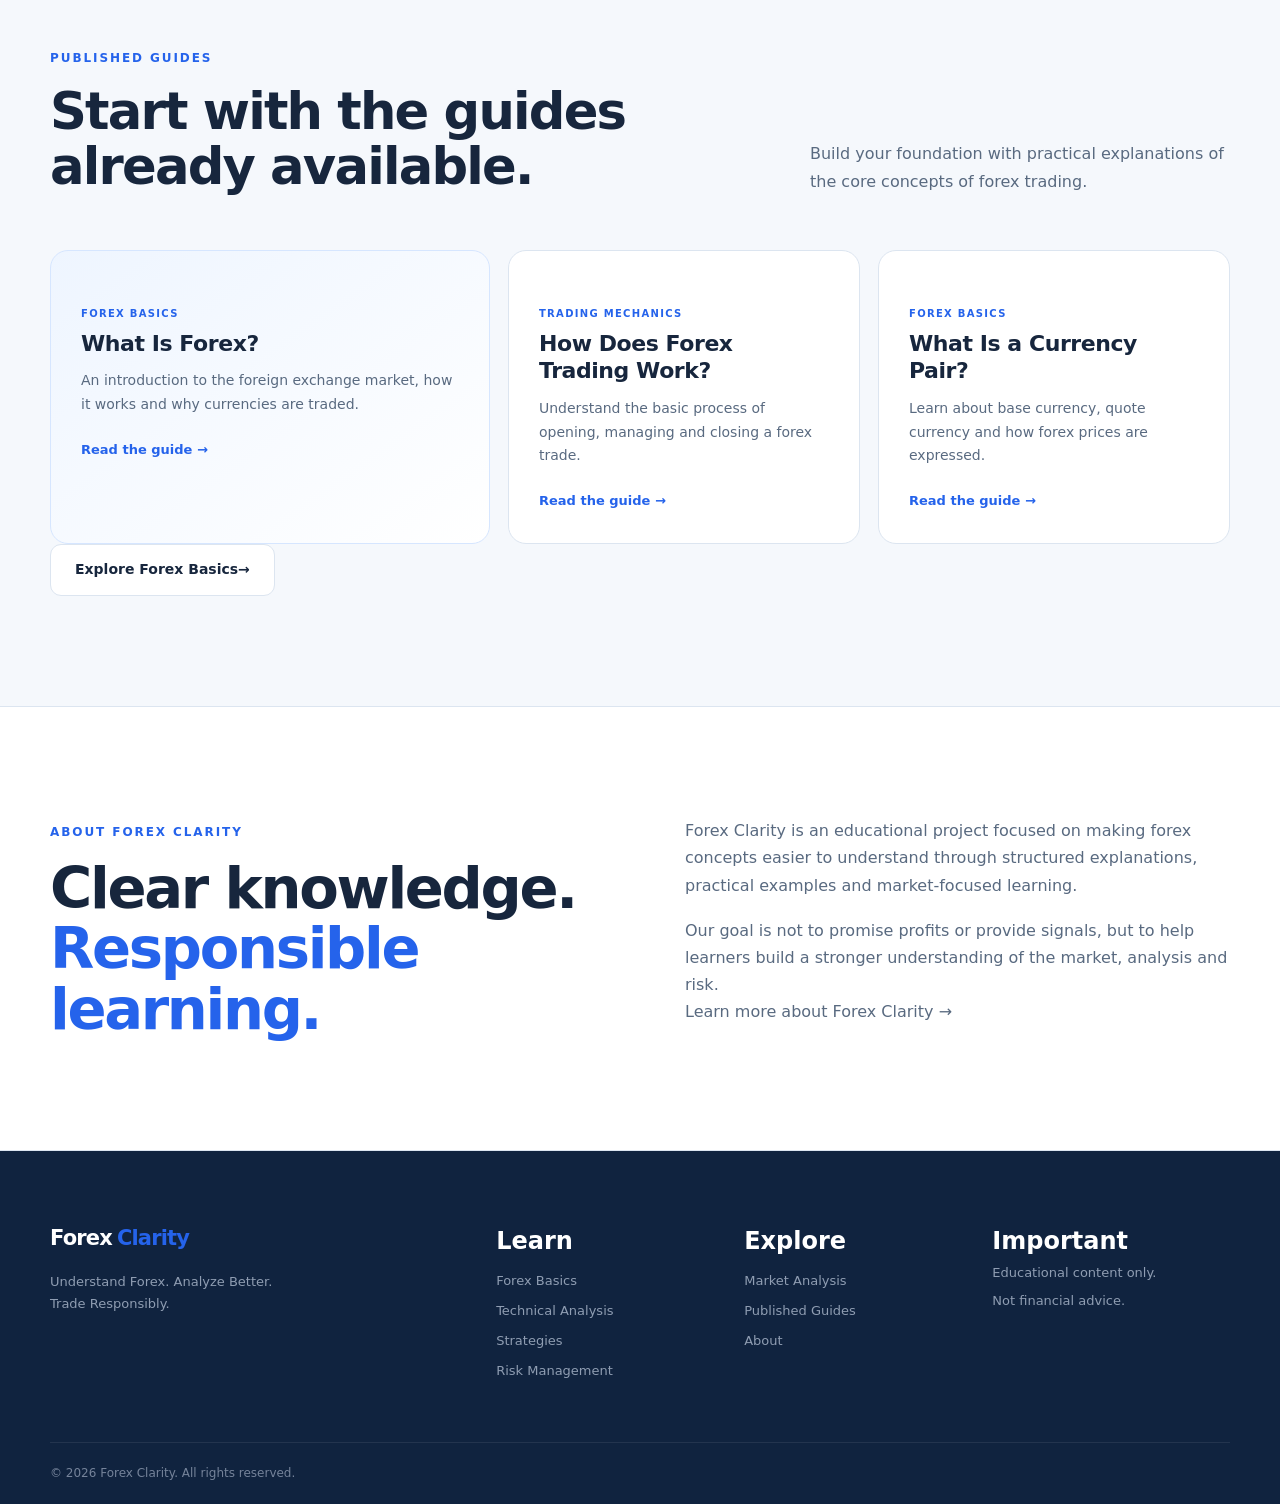
==== commit 51d7b08a: "Update index.html" ====
--- a/index.html
+++ b/index.html
@@ -1,1486 +1,187 @@
 <!doctype html>
 <html lang="en">
+<head>
+  <meta charset="utf-8">
+  <meta name="viewport" content="width=device-width, initial-scale=1">
+  <title>Forex Clarity | Learn Forex Trading Clearly</title>
+  <meta name="description" content="Learn forex step by step with clear guides to currency pairs, trading mechanics, technical analysis, strategies, risk management and market analysis.">
+  <link rel="canonical" href="https://alimoayyed-trader.github.io/forex-clarity/">
+  <meta property="og:title" content="Forex Clarity | Learn Forex Trading Clearly">
+  <meta property="og:description" content="Clear, practical forex education. Understand the market, analyze price and learn to manage risk responsibly.">
+  <meta property="og:type" content="website">
+  <meta property="og:url" content="https://alimoayyed-trader.github.io/forex-clarity/">
+  <meta name="theme-color" content="#10233f">
+  <link rel="stylesheet" href="assets/css/style.css">
+</head>
+<body>
+  <header class="site-header">
+    <div class="container nav-wrap">
+      <a class="logo" href="./" aria-label="Forex Clarity home">Forex <span>Clarity</span></a>
+      <nav class="main-nav" aria-label="Main navigation">
+        <a href="#learn">Roadmap</a>
+        <a href="#analysis">Technical Analysis</a>
+        <a href="#strategies">Strategies</a>
+        <a href="#risk">Risk Management</a>
+        <a href="about/">About</a>
+      </nav>
+      <a class="header-button" href="forex-basics/">Start Learning <span aria-hidden="true">→</span></a>
+    </div>
+  </header>
 
-<head>
-
-  <meta charset="utf-8">
-
-  <meta
-    name="viewport"
-    content="width=device-width, initial-scale=1"
-  >
-
-  <title>
-    Forex Clarity | Learn Forex Trading Clearly
-  </title>
-
-  <meta
-    name="description"
-    content="Clear and practical forex education covering forex basics, technical analysis, trading strategies, risk management and market analysis."
-  >
-
-  <link
-    rel="canonical"
-    href="https://alimoayyed-trader.github.io/forex-clarity/"
-  >
-
-  <meta
-    property="og:title"
-    content="Forex Clarity | Learn Forex Trading Clearly"
-  >
-
-  <meta
-    property="og:description"
-    content="Clear and practical forex education covering forex basics, technical analysis, trading strategies, risk management and market analysis."
-  >
-
-  <meta
-    property="og:type"
-    content="website"
-  >
-
-  <meta
-    property="og:url"
-    content="https://alimoayyed-trader.github.io/forex-clarity/"
-  >
-
-  <link
-    rel="stylesheet"
-    href="assets/css/style.css"
-  >
-
-</head>
-
-
-<body>
-
-
-<!-- ================================
-     HEADER
-     ================================ -->
-
-<header class="site-header">
-
-  <div class="container nav-wrap">
-
-    <a
-      class="logo"
-      href="./"
-    >
-      Forex <span>Clarity</span>
-    </a>
-
-
-    <nav
-      class="main-nav"
-      aria-label="Main navigation"
-    >
-
-      <a href="#learn">
-        Learning Roadmap
-      </a>
-
-      <a href="#analysis">
-        Analysis
-      </a>
-
-      <a href="#strategies">
-        Strategies
-      </a>
-
-      <a href="#risk">
-        Risk Management
-      </a>
-
-      <a href="about/">About</a>
-
-    </nav>
-
-
-    <a
-      class="header-button"
-      href="#start-learning"
-    >
-      Start Learning
-    </a>
-
-  </div>
-
-</header>
-
-
-
-<main>
-
-
-<!-- ================================
-     HERO
-     ================================ -->
-
-<section class="hero">
-
-  <div class="container hero-grid">
-
-    <div class="hero-content">
-
-      <p class="eyebrow">
-        FOREX EDUCATION
-      </p>
-
-
-      <h1>
-        Understand Forex.
-        <span>
-          Analyze Better. Trade Responsibly.
-        </span>
-      </h1>
-
-
-      <p class="hero-description">
-        Clear, practical and structured forex education —
-        from the basics of currency pairs and pips to
-        technical analysis, risk management and market analysis.
-      </p>
-
-
-      <div class="hero-actions">
-
-        <a
-          class="button button-primary"
-          href="#start-learning"
-        >
-          Start Learning
-        </a>
-
-
-        <a
-          class="button button-secondary"
-          href="#analysis"
-        >
-          Explore Analysis
-        </a>
-
-      </div>
-
-
-      <p class="hero-note">
-        Educational content only. Not financial advice.
-      </p>
-
-    </div>
-
-
-    <div class="hero-visual">
-
-      <div class="market-card">
-
-        <div class="market-card-top">
-
-          <div>
-
-            <p class="market-label">
-              MARKET OVERVIEW
-            </p>
-
-            <h2>
-              Price &amp; Structure
-            </h2>
-
+  <main>
+    <!-- HERO -->
+    <section class="hero">
+      <div class="container hero-grid">
+        <div class="hero-content">
+          <p class="eyebrow">FOREX EDUCATION</p>
+          <h1>Understand Forex.<span>Analyze Better. Trade Responsibly.</span></h1>
+          <p class="hero-description">Clear, practical and structured forex education — from your first currency pair to technical analysis, trading strategies and responsible risk management.</p>
+          <div class="hero-actions">
+            <a class="button button-primary" href="forex-basics/">Start Learning <span aria-hidden="true">→</span></a>
+            <a class="button button-secondary" href="#analysis">Explore Analysis</a>
           </div>
-
-
-          <span class="market-status">
-            EDUCATIONAL
-          </span>
-
+          <p class="hero-note">Educational content only. Not financial advice.</p>
         </div>
 
+        <div class="hero-visual">
+          <div class="market-card">
+            <div class="market-card-top">
+              <div><p class="market-label">MARKET CONCEPT</p><h2>Price &amp; Structure</h2></div>
+              <span class="market-status">EDUCATIONAL</span>
+            </div>
+            <div class="chart" role="img" aria-label="Illustrative candlestick chart showing price movement between resistance and support">
+              <div class="chart-level resistance"><span>Resistance</span></div>
+              <div class="chart-level structure"><span>Market Structure</span></div>
+              <div class="chart-level support"><span>Support</span></div>
+              <svg class="chart-svg candlestick-svg" viewBox="0 0 600 300" preserveAspectRatio="none" aria-hidden="true">
+                <g class="candle-up"><line class="candle-wick" x1="45" y1="205" x2="45" y2="258"/><rect class="candle-body" x="37" y="218" width="16" height="25" rx="2"/></g>
+                <g class="candle-up"><line class="candle-wick" x1="77" y1="190" x2="77" y2="235"/><rect class="candle-body" x="69" y="202" width="16" height="21" rx="2"/></g>
+                <g class="candle-down"><line class="candle-wick" x1="109" y1="175" x2="109" y2="226"/><rect class="candle-body" x="101" y="190" width="16" height="22" rx="2"/></g>
+                <g class="candle-up"><line class="candle-wick" x1="141" y1="180" x2="141" y2="235"/><rect class="candle-body" x="133" y="196" width="16" height="27" rx="2"/></g>
+                <g class="candle-up"><line class="candle-wick" x1="173" y1="160" x2="173" y2="214"/><rect class="candle-body" x="165" y="175" width="16" height="25" rx="2"/></g>
+                <g class="candle-down"><line class="candle-wick" x1="205" y1="145" x2="205" y2="205"/><rect class="candle-body" x="197" y="158" width="16" height="28" rx="2"/></g>
+                <g class="candle-up"><line class="candle-wick" x1="237" y1="155" x2="237" y2="215"/><rect class="candle-body" x="229" y="175" width="16" height="25" rx="2"/></g>
+                <g class="candle-up"><line class="candle-wick" x1="269" y1="125" x2="269" y2="185"/><rect class="candle-body" x="261" y="140" width="16" height="30" rx="2"/></g>
+                <g class="candle-down"><line class="candle-wick" x1="301" y1="115" x2="301" y2="170"/><rect class="candle-body" x="293" y="130" width="16" height="22" rx="2"/></g>
+                <g class="candle-up"><line class="candle-wick" x1="333" y1="120" x2="333" y2="175"/><rect class="candle-body" x="325" y="140" width="16" height="25" rx="2"/></g>
+                <g class="candle-up"><line class="candle-wick" x1="365" y1="95" x2="365" y2="155"/><rect class="candle-body" x="357" y="110" width="16" height="30" rx="2"/></g>
+                <g class="candle-down"><line class="candle-wick" x1="397" y1="80" x2="397" y2="145"/><rect class="candle-body" x="389" y="100" width="16" height="28" rx="2"/></g>
+                <g class="candle-down"><line class="candle-wick" x1="429" y1="105" x2="429" y2="170"/><rect class="candle-body" x="421" y="118" width="16" height="30" rx="2"/></g>
+                <g class="candle-up"><line class="candle-wick" x1="461" y1="125" x2="461" y2="185"/><rect class="candle-body" x="453" y="140" width="16" height="28" rx="2"/></g>
+                <g class="candle-up"><line class="candle-wick" x1="493" y1="90" x2="493" y2="155"/><rect class="candle-body" x="485" y="105" width="16" height="32" rx="2"/></g>
+                <g class="candle-down"><line class="candle-wick" x1="525" y1="75" x2="525" y2="135"/><rect class="candle-body" x="517" y="88" width="16" height="25" rx="2"/></g>
+                <g class="candle-up"><line class="candle-wick" x1="557" y1="55" x2="557" y2="120"/><rect class="candle-body" x="549" y="70" width="16" height="32" rx="2"/></g>
+              </svg>
+            </div>
+            <div class="market-card-footer"><span>Structure</span><span>Price Action</span><span>Key Levels</span></div>
+          </div>
+        </div>
+      </div>
+    </section>
 
-        
-<div
-  class="chart"
-  role="img"
-  aria-label="Educational forex candlestick chart showing price movement, resistance, market structure and support."
->
+    <!-- ROADMAP: overview only; detailed topics appear in their own sections below -->
+    <section class="section roadmap-section" id="learn">
+      <div class="container">
+        <div class="section-heading">
+          <div><p class="eyebrow">YOUR LEARNING ROADMAP</p><h2>A practical path from the basics to informed decisions.</h2></div>
+          <p>Build your knowledge in sequence. Learn the foundations first, then develop your analysis and decision-making process.</p>
+        </div>
+        <ol class="roadmap-list">
+          <li><span>01</span><div><h3>Understand the market</h3><p>Forex basics, currency pairs, pips and spreads.</p></div></li>
+          <li><span>02</span><div><h3>Learn trade mechanics</h3><p>Orders, lots, leverage and margin.</p></div></li>
+          <li><span>03</span><div><h3>Read price behavior</h3><p>Structure, candlesticks and key levels.</p></div></li>
+          <li><span>04</span><div><h3>Build a trading approach</h3><p>Rules, setups and strategy testing.</p></div></li>
+          <li><span>05</span><div><h3>Manage risk</h3><p>Position sizing, stop losses and risk limits.</p></div></li>
+          <li><span>06</span><div><h3>Apply market context</h3><p>Timeframes, market conditions and analysis.</p></div></li>
+        </ol>
+        <div class="roadmap-action"><a class="text-link" href="forex-basics/">Begin with Forex Basics <span aria-hidden="true">→</span></a></div>
+      </div>
+    </section>
 
-  <div class="chart-level resistance">
-    <span>Resistance</span>
-  </div>
+    <!-- TECHNICAL ANALYSIS -->
+    <section class="section section-white" id="analysis">
+      <div class="container">
+        <div class="section-heading">
+          <div><p class="eyebrow">TECHNICAL ANALYSIS</p><h2>Learn to read the story behind price.</h2></div>
+          <p>Develop a structured way to interpret charts instead of relying on isolated signals or indicators.</p>
+        </div>
+        <div class="analysis-grid">
+          <article class="analysis-card"><span class="analysis-icon">01</span><h3>Market Structure</h3><p>Identify swing highs, swing lows, trends and potential structural changes.</p></article>
+          <article class="analysis-card"><span class="analysis-icon">02</span><h3>Candlesticks</h3><p>Understand what candles show about price movement and market participation.</p></article>
+          <article class="analysis-card"><span class="analysis-icon">03</span><h3>Support &amp; Resistance</h3><p>Recognize important price areas and understand why traders monitor them.</p></article>
+          <article class="analysis-card"><span class="analysis-icon">04</span><h3>Price Action</h3><p>Study market behavior through price itself, with or without indicators.</p></article>
+        </div>
+        <p class="section-footnote">Learning materials for this section are being developed.</p>
+      </div>
+    </section>
 
-  <div class="chart-level structure">
-    <span>Market Structure</span>
-  </div>
+    <!-- STRATEGIES -->
+    <section class="dark-section" id="strategies">
+      <div class="container">
+        <div class="dark-heading"><p class="eyebrow">TRADING STRATEGIES</p><h2>Turn analysis into a repeatable process.</h2><p>A strategy needs more than an entry signal. Learn how rules, testing, trade management and risk limits fit together.</p></div>
+        <div class="strategy-grid">
+          <article class="strategy-card"><span>01</span><h3>Trend Following</h3><p>Explore methods designed to participate in established directional movements.</p></article>
+          <article class="strategy-card"><span>02</span><h3>Breakouts</h3><p>Study how traders assess price moving beyond a defined range or key level.</p></article>
+          <article class="strategy-card"><span>03</span><h3>Reversals</h3><p>Learn how possible changes in direction can be evaluated using structure and price action.</p></article>
+        </div>
+        <p class="dark-footnote">Strategy topics are educational and do not represent guaranteed trading results.</p>
+      </div>
+    </section>
 
-  <div class="chart-level support">
-    <span>Support</span>
-  </div>
+    <!-- RISK MANAGEMENT -->
+    <section class="section risk-section" id="risk">
+      <div class="container risk-grid">
+        <div><p class="eyebrow">RISK MANAGEMENT</p><h2>Protect your capital before pursuing returns.</h2><p class="large-text">Risk management helps define what can be lost before a trade is opened. It is a core part of a responsible trading plan, not an optional extra.</p></div>
+        <div class="risk-list">
+          <article class="risk-item"><span>01</span><div><h3>Position Sizing</h3><p>Calculate trade size in relation to account balance and predefined risk.</p></div></article>
+          <article class="risk-item"><span>02</span><div><h3>Stop-Loss Planning</h3><p>Understand invalidation points and how predefined exits shape trade risk.</p></div></article>
+          <article class="risk-item"><span>03</span><div><h3>Risk / Reward</h3><p>Compare potential loss with potential gain without treating reward ratios as guarantees.</p></div></article>
+        </div>
+      </div>
+    </section>
 
-  <svg
-    class="chart-svg candlestick-svg"
-    viewBox="0 0 600 300"
-    preserveAspectRatio="none"
-    aria-hidden="true"
-  >
+    <!-- MARKET ANALYSIS -->
+    <section class="section section-white" id="market-analysis">
+      <div class="container">
+        <div class="section-heading"><div><p class="eyebrow">MARKET ANALYSIS</p><h2>Put individual price moves into context.</h2></div><p>Explore how timeframe, structure and market conditions can work together when analyzing a market.</p></div>
+        <div class="market-grid">
+          <article class="market-topic"><p class="card-kicker">SHORT-TERM CONTEXT</p><h3>Daily Market Analysis</h3><p>Review daily structure, important levels and the context behind current price movement.</p><span class="status-label">In development</span></article>
+          <article class="market-topic"><p class="card-kicker">BIGGER PICTURE</p><h3>Weekly &amp; Monthly Analysis</h3><p>Use higher timeframes to understand broader trends and significant market areas.</p><span class="status-label">In development</span></article>
+          <article class="market-topic"><p class="card-kicker">GOLD</p><h3>Gold / XAUUSD</h3><p>Study gold price structure, key levels and factors that may influence market behavior.</p><span class="status-label">In development</span></article>
+        </div>
+      </div>
+    </section>
 
-    <defs>
-      <linearGradient id="candleGlow" x1="0" y1="0" x2="0" y2="1">
-        <stop offset="0%" stop-color="#22c55e" stop-opacity="0.12"/>
-        <stop offset="100%" stop-color="#22c55e" stop-opacity="0"/>
-      </linearGradient>
-    </defs>
+    <!-- PUBLISHED GUIDES -->
+    <section class="section featured-section" id="guides">
+      <div class="container">
+        <div class="section-heading"><div><p class="eyebrow">PUBLISHED GUIDES</p><h2>Start with the guides already available.</h2></div><p>Build your foundation with practical explanations of the core concepts of forex trading.</p></div>
+        <div class="article-grid">
+          <article class="article-card featured-article"><p class="card-kicker">FOREX BASICS</p><h3>What Is Forex?</h3><p>An introduction to the foreign exchange market, how it works and why currencies are traded.</p><a href="forex-basics/what-is-forex.html">Read the guide <span aria-hidden="true">→</span></a></article>
+          <article class="article-card"><p class="card-kicker">TRADING MECHANICS</p><h3>How Does Forex Trading Work?</h3><p>Understand the basic process of opening, managing and closing a forex trade.</p><a href="forex-basics/how-forex-trading-works.html">Read the guide <span aria-hidden="true">→</span></a></article>
+          <article class="article-card"><p class="card-kicker">FOREX BASICS</p><h3>What Is a Currency Pair?</h3><p>Learn about base currency, quote currency and how forex prices are expressed.</p><a href="forex-basics/currency-pairs.html">Read the guide <span aria-hidden="true">→</span></a></article>
+        </div>
+        <div class="guides-action"><a class="button button-secondary" href="forex-basics/">Explore Forex Basics <span aria-hidden="true">→</span></a></div>
+      </div>
+    </section>
 
-    <!-- Subtle chart background -->
-    <path
-      d="M0 250 L600 250 L600 300 L0 300 Z"
-      fill="url(#candleGlow)"
-    />
+    <!-- ABOUT -->
+    <section class="about-section" id="about">
+      <div class="container about-grid">
+        <div><p class="eyebrow">ABOUT FOREX CLARITY</p><h2>Clear knowledge.<span> Responsible learning.</span></h2></div>
+        <div><p>Forex Clarity is an educational project focused on making forex concepts easier to understand through structured explanations, practical examples and market-focused learning.</p><p>Our goal is not to promise profits or provide signals, but to help learners build a stronger understanding of the market, analysis and risk.</p><a class="text-link" href="about/">Learn more about Forex Clarity <span aria-hidden="true">→</span></a></div>
+      </div>
+    </section>
+  </main>
 
-    <!-- Candle 01 -->
-    <g class="candle-up">
-      <line class="candle-wick" x1="45" y1="205" x2="45" y2="258"/>
-      <rect class="candle-body" x="37" y="218" width="16" height="25" rx="2"/>
-    </g>
-
-    <!-- Candle 02 -->
-    <g class="candle-up">
-      <line class="candle-wick" x1="77" y1="190" x2="77" y2="235"/>
-      <rect class="candle-body" x="69" y="202" width="16" height="21" rx="2"/>
-    </g>
-
-    <!-- Candle 03 -->
-    <g class="candle-down">
-      <line class="candle-wick" x1="109" y1="175" x2="109" y2="226"/>
-      <rect class="candle-body" x="101" y="190" width="16" height="22" rx="2"/>
-    </g>
-
-    <!-- Candle 04 -->
-    <g class="candle-up">
-      <line class="candle-wick" x1="141" y1="180" x2="141" y2="235"/>
-      <rect class="candle-body" x="133" y="196" width="16" height="27" rx="2"/>
-    </g>
-
-    <!-- Candle 05 -->
-    <g class="candle-up">
-      <line class="candle-wick" x1="173" y1="160" x2="173" y2="214"/>
-      <rect class="candle-body" x="165" y="175" width="16" height="25" rx="2"/>
-    </g>
-
-    <!-- Candle 06 -->
-    <g class="candle-down">
-      <line class="candle-wick" x1="205" y1="145" x2="205" y2="205"/>
-      <rect class="candle-body" x="197" y="158" width="16" height="28" rx="2"/>
-    </g>
-
-    <!-- Candle 07 -->
-    <g class="candle-up">
-      <line class="candle-wick" x1="237" y1="155" x2="237" y2="215"/>
-      <rect class="candle-body" x="229" y="175" width="16" height="25" rx="2"/>
-    </g>
-
-    <!-- Candle 08 -->
-    <g class="candle-up">
-      <line class="candle-wick" x1="269" y1="125" x2="269" y2="185"/>
-      <rect class="candle-body" x="261" y="140" width="16" height="30" rx="2"/>
-    </g>
-
-    <!-- Candle 09 -->
-    <g class="candle-down">
-      <line class="candle-wick" x1="301" y1="115" x2="301" y2="170"/>
-      <rect class="candle-body" x="293" y="130" width="16" height="22" rx="2"/>
-    </g>
-
-    <!-- Candle 10 -->
-    <g class="candle-up">
-      <line class="candle-wick" x1="333" y1="120" x2="333" y2="175"/>
-      <rect class="candle-body" x="325" y="140" width="16" height="25" rx="2"/>
-    </g>
-
-    <!-- Candle 11 -->
-    <g class="candle-up">
-      <line class="candle-wick" x1="365" y1="95" x2="365" y2="155"/>
-      <rect class="candle-body" x="357" y="110" width="16" height="30" rx="2"/>
-    </g>
-
-    <!-- Candle 12 -->
-    <g class="candle-down">
-      <line class="candle-wick" x1="397" y1="80" x2="397" y2="145"/>
-      <rect class="candle-body" x="389" y="100" width="16" height="28" rx="2"/>
-    </g>
-
-    <!-- Candle 13 -->
-    <g class="candle-down">
-      <line class="candle-wick" x1="429" y1="105" x2="429" y2="170"/>
-      <rect class="candle-body" x="421" y="118" width="16" height="30" rx="2"/>
-    </g>
-
-    <!-- Candle 14 -->
-    <g class="candle-up">
-      <line class="candle-wick" x1="461" y1="125" x2="461" y2="185"/>
-      <rect class="candle-body" x="453" y="140" width="16" height="28" rx="2"/>
-    </g>
-
-    <!-- Candle 15 -->
-    <g class="candle-up">
-      <line class="candle-wick" x1="493" y1="90" x2="493" y2="155"/>
-      <rect class="candle-body" x="485" y="105" width="16" height="32" rx="2"/>
-    </g>
-
-    <!-- Candle 16 -->
-    <g class="candle-down">
-      <line class="candle-wick" x1="525" y1="75" x2="525" y2="135"/>
-      <rect class="candle-body" x="517" y="88" width="16" height="25" rx="2"/>
-    </g>
-
-    <!-- Candle 17 -->
-    <g class="candle-up">
-      <line class="candle-wick" x1="557" y1="55" x2="557" y2="120"/>
-      <rect class="candle-body" x="549" y="70" width="16" height="32" rx="2"/>
-    </g>
-
-  </svg>
-
-</div>
-
-
-
-        <div class="market-card-footer">
-
-          <span>
-            Structure
-          </span>
-
-          <span>
-            Price Action
-          </span>
-
-          <span>
-            Levels
-          </span>
-
-        </div>
-
-      </div>
-
+  <footer class="site-footer">
+    <div class="container footer-grid">
+      <div class="footer-brand"><a class="logo footer-logo" href="./">Forex <span>Clarity</span></a><p>Understand Forex. Analyze Better. Trade Responsibly.</p></div>
+      <div><h2>Learn</h2><a href="forex-basics/">Forex Basics</a><a href="#analysis">Technical Analysis</a><a href="#strategies">Strategies</a><a href="#risk">Risk Management</a></div>
+      <div><h2>Explore</h2><a href="#market-analysis">Market Analysis</a><a href="#guides">Published Guides</a><a href="about/">About</a></div>
+      <div><h2>Important</h2><p>Educational content only.</p><p>Not financial advice.</p></div>
     </div>
-
-  </div>
-
-</section>
-
-
-
-
-<!-- ================================
-     START LEARNING
-     ================================ -->
-
-<section
-  class="start-learning-section"
-  id="start-learning"
->
-  <div class="container">
-    <div class="start-learning-content">
-
-      <p class="eyebrow">
-        NEW TO FOREX?
-      </p>
-
-      <h2>
-        Start Your Forex Learning Journey.
-      </h2>
-
-      <p>
-        New to forex trading? Begin with the essential concepts
-        and build your understanding step by step.
-      </p>
-
-      <a
-        href="forex-basics/"
-        class="button button-primary"
-      >
-        Start with Forex Basics →
-      </a>
-
-    </div>
-  </div>
-</section>
-
-<!-- ================================
-     LEARNING PATH
-     ================================ -->
-
-<section
-  class="section"
-  id="learn"
->
-
-  <div class="container">
-
-    <div class="section-heading">
-
-      <div>
-
-        <p class="eyebrow">
-          YOUR LEARNING ROADMAP
-        </p>
-
-        <h2>
-          A clear path from forex fundamentals to informed analysis.
-        </h2>
-
-      </div>
-
-
-      <p>
-        Follow the learning stages in order. Each stage builds on the knowledge developed in the one before it.
-      </p>
-
-    </div>
-
-
-    <div class="learning-grid">
-
-
-      <!-- 01 -->
-
-      <article class="learning-card featured-card">
-
-        <span class="card-number">
-          01
-        </span>
-
-        <p class="card-kicker">
-          START HERE
-        </p>
-
-        <h3>
-          Forex Basics
-        </h3>
-
-        <p>
-          Learn what forex is, how currency pairs work,
-          what pips and spreads mean, and how the market operates.
-        </p>
-
-        <a href="forex-basics/">
-          Explore Forex Basics →
-        </a>
-
-      </article>
-
-
-      <!-- 02 -->
-
-      <article class="learning-card">
-
-        <span class="card-number">
-          02
-        </span>
-
-        <p class="card-kicker">
-          FOUNDATIONS
-        </p>
-
-        <h3>
-          Trading Mechanics
-        </h3>
-
-      
-
-<p>
-  Understand orders, positions, leverage,
-  lots, margin and the basic mechanics of a trade.
-</p>
-
-<a href="forex-basics/how-forex-trading-works.html">
-  Learn how forex trading works →
-</a>
-
-</article>
-
-
-
-
-      <!-- 03 -->
-
-      <article class="learning-card">
-
-        <span class="card-number">
-          03
-        </span>
-
-        <p class="card-kicker">
-          ANALYSIS
-        </p>
-
-        <h3>
-          Technical Analysis
-        </h3>
-
-        <p>
-          Learn how traders study market structure,
-          candlesticks, support, resistance and price action.
-        </p>
-
-        <a href="#analysis">
-          Explore Analysis →
-        </a>
-
-      </article>
-
-
-      <!-- 04 -->
-
-      <article class="learning-card">
-
-        <span class="card-number">
-          04
-        </span>
-
-        <p class="card-kicker">
-          PRACTICE
-        </p>
-
-        <h3>
-          Trading Strategies
-        </h3>
-
-        <p>
-          Study different approaches to entering,
-          managing and exiting trades.
-        </p>
-
-        <a href="#strategies">
-          Explore Strategies →
-        </a>
-
-      </article>
-
-
-      <!-- 05 -->
-
-      <article class="learning-card">
-
-        <span class="card-number">
-          05
-        </span>
-
-        <p class="card-kicker">
-          PROTECTION
-        </p>
-
-        <h3>
-          Risk Management
-        </h3>
-
-        <p>
-          Understand position sizing, stop losses,
-          risk-reward and capital protection.
-        </p>
-
-        <a href="#risk">
-          Learn Risk Management →
-        </a>
-
-      </article>
-
-
-      <!-- 06 -->
-
-      <article class="learning-card">
-
-        <span class="card-number">
-          06
-        </span>
-
-        <p class="card-kicker">
-          APPLICATION
-        </p>
-
-        <h3>
-          Market Analysis
-        </h3>
-
-        <p>
-          Learn how market conditions, price structure
-          and multiple timeframes can be analyzed.
-        </p>
-
-        <a href="#market-analysis">
-          Explore Market Analysis →
-        </a>
-
-      </article>
-
-    </div>
-
-  </div>
-
-</section>
-
-
-
-<!-- ================================
-     LEARNING CATEGORIES
-     ================================ -->
-
-<section
-  class="section"
-  id="categories"
->
-
-  <div class="container">
-
-    <div class="section-heading">
-
-      <div>
-
-        <p class="eyebrow">
-          EXPLORE OUR CONTENT
-        </p>
-
-        <h2>
-          Explore Forex Learning Categories.
-        </h2>
-
-      </div>
-
-      <p>
-        Explore published educational guides and follow
-        a structured path through the essential areas
-        of forex knowledge.
-      </p>
-
-    </div>
-
-
-    <div class="learning-grid">
-
-
-      <!-- FOREX BASICS -->
-
-      <article class="learning-card featured-card">
-
-        <span class="card-number">
-          01
-        </span>
-
-        <p class="card-kicker">
-          5 PUBLISHED ARTICLES
-        </p>
-
-        <h3>
-          Forex Basics
-        </h3>
-
-        <p>
-          Build your foundation with practical guides
-          covering forex, trading mechanics, currency
-          pairs, pips and spreads.
-        </p>
-
-        <a href="forex-basics/">
-          Explore 5 Published Guides →
-        </a>
-
-      </article>
-
-
-      <!-- TECHNICAL ANALYSIS -->
-
-      <article class="learning-card">
-
-        <span class="card-number">
-          02
-        </span>
-
-        <p class="card-kicker">
-          IN DEVELOPMENT
-        </p>
-
-        <h3>
-          Technical Analysis
-        </h3>
-
-        <p>
-          Learn market structure, candlesticks,
-          support and resistance, and price action.
-        </p>
-
-        <a href="#analysis">
-          Explore Technical Analysis →
-        </a>
-
-      </article>
-
-
-      <!-- TRADING STRATEGIES -->
-
-      <article class="learning-card">
-
-        <span class="card-number">
-          03
-        </span>
-
-        <p class="card-kicker">
-          IN DEVELOPMENT
-        </p>
-
-        <h3>
-          Trading Strategies
-        </h3>
-
-        <p>
-          Explore trend following, breakouts,
-          reversals and structured trading approaches.
-        </p>
-
-        <a href="#strategies">
-          Explore Strategies →
-        </a>
-
-      </article>
-
-
-      <!-- RISK MANAGEMENT -->
-
-      <article class="learning-card">
-
-        <span class="card-number">
-          04
-        </span>
-
-        <p class="card-kicker">
-          IN DEVELOPMENT
-        </p>
-
-        <h3>
-          Risk Management
-        </h3>
-
-        <p>
-          Understand position sizing, stop losses,
-          risk-reward and capital protection.
-        </p>
-
-        <a href="#risk">
-          Explore Risk Management →
-        </a>
-
-      </article>
-
-
-      <!-- MARKET ANALYSIS -->
-
-      <article class="learning-card">
-
-        <span class="card-number">
-          05
-        </span>
-
-        <p class="card-kicker">
-          IN DEVELOPMENT
-        </p>
-
-        <h3>
-          Market Analysis
-        </h3>
-
-        <p>
-          Explore daily analysis, higher timeframes,
-          gold and broader market conditions.
-        </p>
-
-        <a href="#market-analysis">
-          Explore Market Analysis →
-        </a>
-
-      </article>
-
-
-    </div>
-
-  </div>
-
-</section>
-
-
-
-<!-- ================================
-     TECHNICAL ANALYSIS
-     ================================ -->
-
-<section
-  class="section"
-  id="analysis"
->
-
-  <div class="container">
-
-    <div class="section-heading">
-
-      <div>
-
-        <p class="eyebrow">
-          TECHNICAL ANALYSIS
-        </p>
-
-        <h2>
-          Learn how price behaves.
-        </h2>
-
-      </div>
-
-
-      <p>
-        Build a framework for reading charts before
-        relying on individual indicators or strategies.
-      </p>
-
-    </div>
-
-
-    <div class="analysis-grid">
-
-
-      <article class="analysis-card">
-
-        <span class="analysis-icon">
-          01
-        </span>
-
-        <h3>
-          Market Structure
-        </h3>
-
-        <p>
-          Learn how swing highs, swing lows,
-          trends and structural changes are identified.
-        </p>
-
-      </article>
-
-
-      <article class="analysis-card">
-
-        <span class="analysis-icon">
-          02
-        </span>
-
-        <h3>
-          Candlesticks
-        </h3>
-
-        <p>
-          Understand what candles represent
-          and how buyers and sellers interact.
-        </p>
-
-      </article>
-
-
-      <article class="analysis-card">
-
-        <span class="analysis-icon">
-          03
-        </span>
-
-        <h3>
-          Support &amp; Resistance
-        </h3>
-
-        <p>
-          Learn how important price areas can
-          develop and why traders watch them.
-        </p>
-
-      </article>
-
-
-      <article class="analysis-card">
-
-        <span class="analysis-icon">
-          04
-        </span>
-
-        <h3>
-          Price Action
-        </h3>
-
-        <p>
-          Study price movement and market behavior
-          without depending entirely on indicators.
-        </p>
-
-      </article>
-
-    </div>
-
-  </div>
-
-</section>
-
-
-
-<!-- ================================
-     STRATEGIES
-     ================================ -->
-
-<section
-  class="dark-section"
-  id="strategies"
->
-
-  <div class="container">
-
-    <div class="dark-heading">
-
-      <p class="eyebrow">
-        STRATEGIES
-      </p>
-
-      <h2>
-        Turn market understanding into a structured approach.
-      </h2>
-
-      <p>
-        Compare common trading approaches and learn why every strategy needs clear rules, testing and risk limits.
-      </p>
-
-    </div>
-
-
-    <div class="strategy-grid">
-
-
-      <article class="strategy-card">
-
-        <span>
-          01
-        </span>
-
-        <h3>
-          Trend Following
-        </h3>
-
-        <p>
-          Study approaches that attempt to participate
-          in established market movements.
-        </p>
-
-      </article>
-
-
-      <article class="strategy-card">
-
-        <span>
-          02
-        </span>
-
-        <h3>
-          Breakouts
-        </h3>
-
-        <p>
-          Learn how traders approach price moving
-          beyond established levels or ranges.
-        </p>
-
-      </article>
-
-
-      <article class="strategy-card">
-
-        <span>
-          03
-        </span>
-
-        <h3>
-          Reversals
-        </h3>
-
-        <p>
-          Study how potential changes in market direction
-          can be analyzed using structure and price action.
-        </p>
-
-      </article>
-
-    </div>
-
-  </div>
-
-</section>
-
-
-
-<!-- ================================
-     RISK MANAGEMENT
-     ================================ -->
-
-<section
-  class="section risk-section"
-  id="risk"
->
-
-  <div class="container risk-grid">
-
-    <div>
-
-      <p class="eyebrow">
-        RISK MANAGEMENT
-      </p>
-
-      <h2>
-        Protect the account before chasing returns.
-      </h2>
-
-      <p class="large-text">
-        Risk management is a core part of learning to trade.
-        Position size, stop-loss placement and risk per trade
-        all affect how a trading plan behaves over time.
-      </p>
-
-    </div>
-
-
-    <div class="risk-list">
-
-
-      <div class="risk-item">
-
-        <strong>
-          01
-        </strong>
-
-        <div>
-
-          <h3>
-            Position Size
-          </h3>
-
-          <p>
-            Understand how trade size affects potential loss.
-          </p>
-
-        </div>
-
-      </div>
-
-
-      <div class="risk-item">
-
-        <strong>
-          02
-        </strong>
-
-        <div>
-
-          <h3>
-            Stop Loss
-          </h3>
-
-          <p>
-            Learn how predefined exits can limit trade risk.
-          </p>
-
-        </div>
-
-      </div>
-
-
-      <div class="risk-item">
-
-        <strong>
-          03
-        </strong>
-
-        <div>
-
-          <h3>
-            Risk / Reward
-          </h3>
-
-          <p>
-            Understand the relationship between potential
-            loss and potential gain.
-          </p>
-
-        </div>
-
-      </div>
-
-    </div>
-
-  </div>
-
-</section>
-
-
-
-<!-- ================================
-     MARKET ANALYSIS
-     ================================ -->
-
-
-<section
-  class="section section-light"
-  id="market-analysis"
->
-
-  <div class="container">
-
-    <div class="section-heading">
-
-      <div>
-
-        <p class="eyebrow">
-          MARKET ANALYSIS
-        </p>
-
-        <h2>
-          Understand the market in a broader context.
-        </h2>
-
-      </div>
-
-    </div>
-
-    <div class="market-grid">
-
-      <article class="market-topic">
-
-        <p class="card-kicker">
-          DAILY
-        </p>
-
-        <h3>
-          Daily Market Analysis
-        </h3>
-
-        <p>
-          Learn how daily price structure, key levels,
-          and market context can help explain price movement.
-        </p>
-
-        <span>
-          In development
-        </span>
-
-      </article>
-
-      <article class="market-topic">
-
-        <p class="card-kicker">
-          HIGHER TIMEFRAMES
-        </p>
-
-        <h3>
-          Weekly &amp; Monthly Analysis
-        </h3>
-
-        <p>
-          Explore how higher-timeframe structure can provide
-          a broader perspective on forex market movements.
-        </p>
-
-        <span>
-          In development
-        </span>
-
-      </article>
-
-      <article class="market-topic">
-
-        <p class="card-kicker">
-          GOLD
-        </p>
-
-        <h3>
-          Gold / XAUUSD Analysis
-        </h3>
-
-        <p>
-          Learn about gold price structure, important levels,
-          and factors that can influence short-term market behavior.
-        </p>
-
-        <span>
-          In development
-        </span>
-
-      </article>
-
-    </div>
-
-  </div>
-
-</section>
-
-
-
-<!-- ================================
-     FEATURED CONTENT
-     ================================ -->
-
-<section class="section">
-
-  <div class="container">
-
-    <div class="section-heading">
-
-      <div>
-
-        <p class="eyebrow">
-          FEATURED CONTENT
-        </p>
-
-        <h2>
-          Practical guides to build your understanding.
-        </h2>
-
-      </div>
-
-    </div>
-
-
-    <div class="article-grid">
-
-
-      <article class="article-card featured-article">
-
-        <p class="card-kicker">
-          FOREX BASICS
-        </p>
-
-        <h3>
-          What Is Forex?
-        </h3>
-
-        <p>
-          Learn what forex is, how currency pairs work,
-          what pips and spreads mean, and how the market operates.
-        </p>
-
-        <a href="forex-basics/what-is-forex.html">
-          Read the guide →
-        </a>
-
-      </article>
-
-
-      <article class="article-card">
-
-       <p class="card-kicker">
-  FOREX BASICS
-</p>
-
-        <h3>
-          How Does Forex Trading Work?
-        </h3>
-
-        <p>
-          A practical introduction to the mechanics
-          of placing and managing a forex trade.
-        </p>
-
-        <a href="forex-basics/how-forex-trading-works.html">
-  Read the guide →
-</a>
-
-      </article>
-
-
-           <article class="article-card">
-
-        <p class="card-kicker">
-          FOREX BASICS
-        </p>
-
-        <h3>
-          What Is a Currency Pair?
-        </h3>
-
-        <p>
-          Understand base currency, quote currency,
-          and how forex prices are expressed.
-        </p>
-
-        <a href="forex-basics/currency-pairs.html">
-          Read the guide →
-        </a>
-
-      </article>
-
-    </div>
-
-  </div>
-
-</section>
-
-
-
-<!-- ================================
-     ABOUT
-     ================================ -->
-
-<section
-  class="about-section"
-  id="about"
->
-
-  <div class="container about-grid">
-
-    <div>
-
-      <p class="eyebrow">
-        ABOUT FOREX CLARITY
-      </p>
-
-
-      <h2>
-        Understand Forex.
-        <span>
-          Analyze Better. Trade Responsibly.
-        </span>
-      </h2>
-
-    </div>
-
-
-    <div>
-
-      <p>
-        Forex Clarity is an educational project focused on
-        making forex concepts easier to understand through
-        structured explanations, practical examples and
-        market-focused learning.
-      </p>
-
-
-      <p>
-        The goal is not to promise profits, but to help
-        learners build a stronger understanding of the market,
-        analysis and risk.
-      </p>
-
-    </div>
-
-  </div>
-
-</section>
-
-
-
-
-</main>
-
-
-
-<!-- ================================
-     FOOTER
-     ================================ -->
-
-<footer class="site-footer">
-
-  <div class="container footer-grid">
-
-
-    <div>
-
-      <a
-        class="logo footer-logo"
-        href="./"
-      >
-        Forex <span>Clarity</span>
-      </a>
-
-
-      <p>
-        Clear and practical forex education.
-      </p>
-
-    </div>
-
-
-    <div>
-
-      <h3>
-        Learn
-      </h3>
-
-
-      <a href="forex-basics/">
-        Forex Basics
-      </a>
-
-
-      <a href="#analysis">
-        Technical Analysis
-      </a>
-
-
-      <a href="#strategies">
-        Strategies
-      </a>
-
-
-      <a href="#risk">
-        Risk Management
-      </a>
-
-    </div>
-
-
-    <div>
-
-      <h3>
-        Explore
-      </h3>
-
-
-      <a href="#market-analysis">
-        Market Analysis
-      </a>
-
-
-     <a href="about/">About</a>
-
-    </div>
-
-
-    <div>
-
-      <h3>
-        Information
-      </h3>
-
-
-      <p>
-        Educational content only.
-      </p>
-
-
-      <p>
-        Not financial advice.
-      </p>
-
-    </div>
-
-  </div>
-
-
-  <div class="container footer-bottom">
-
-    <p>
-      © 2026 Forex Clarity. All rights reserved.
-    </p>
-
-  </div>
-
-</footer>
-
-
+    <div class="container footer-bottom"><p>© 2026 Forex Clarity. All rights reserved.</p></div>
+  </footer>
 </body>
-
 </html>
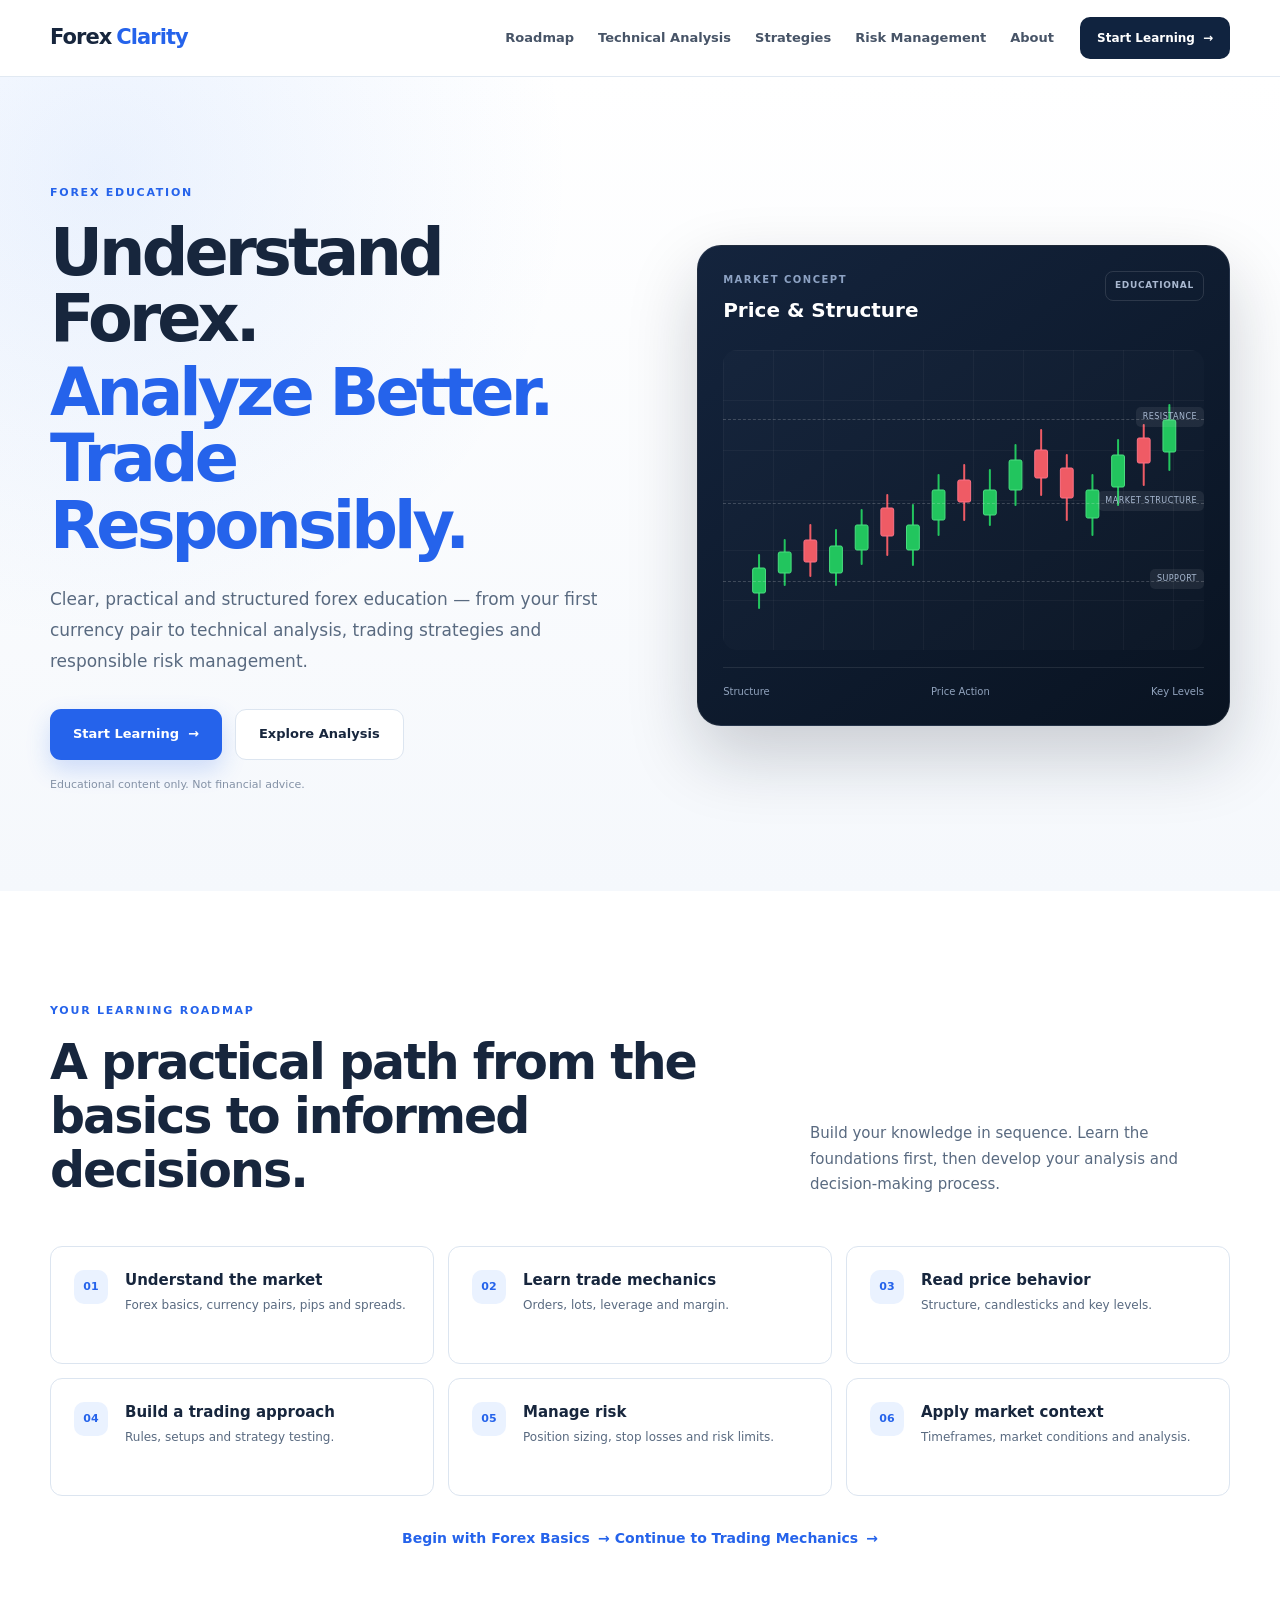
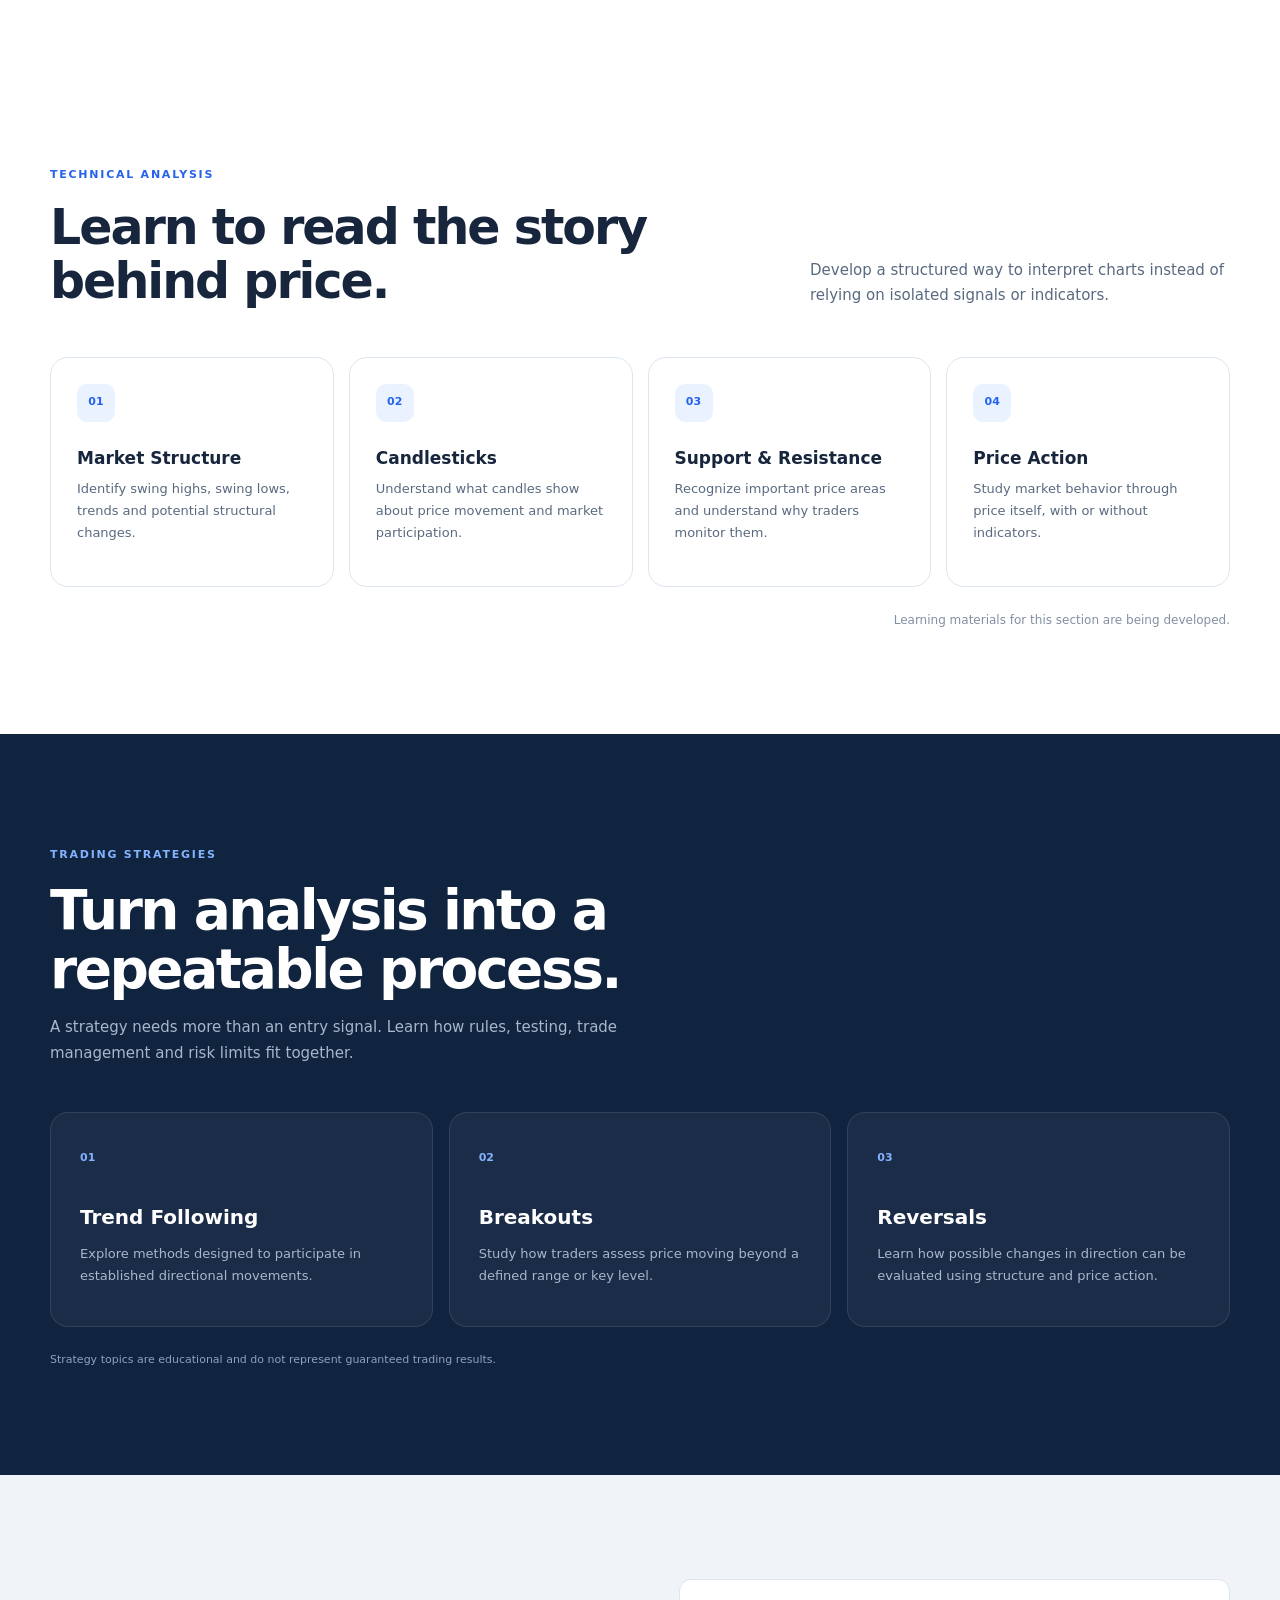
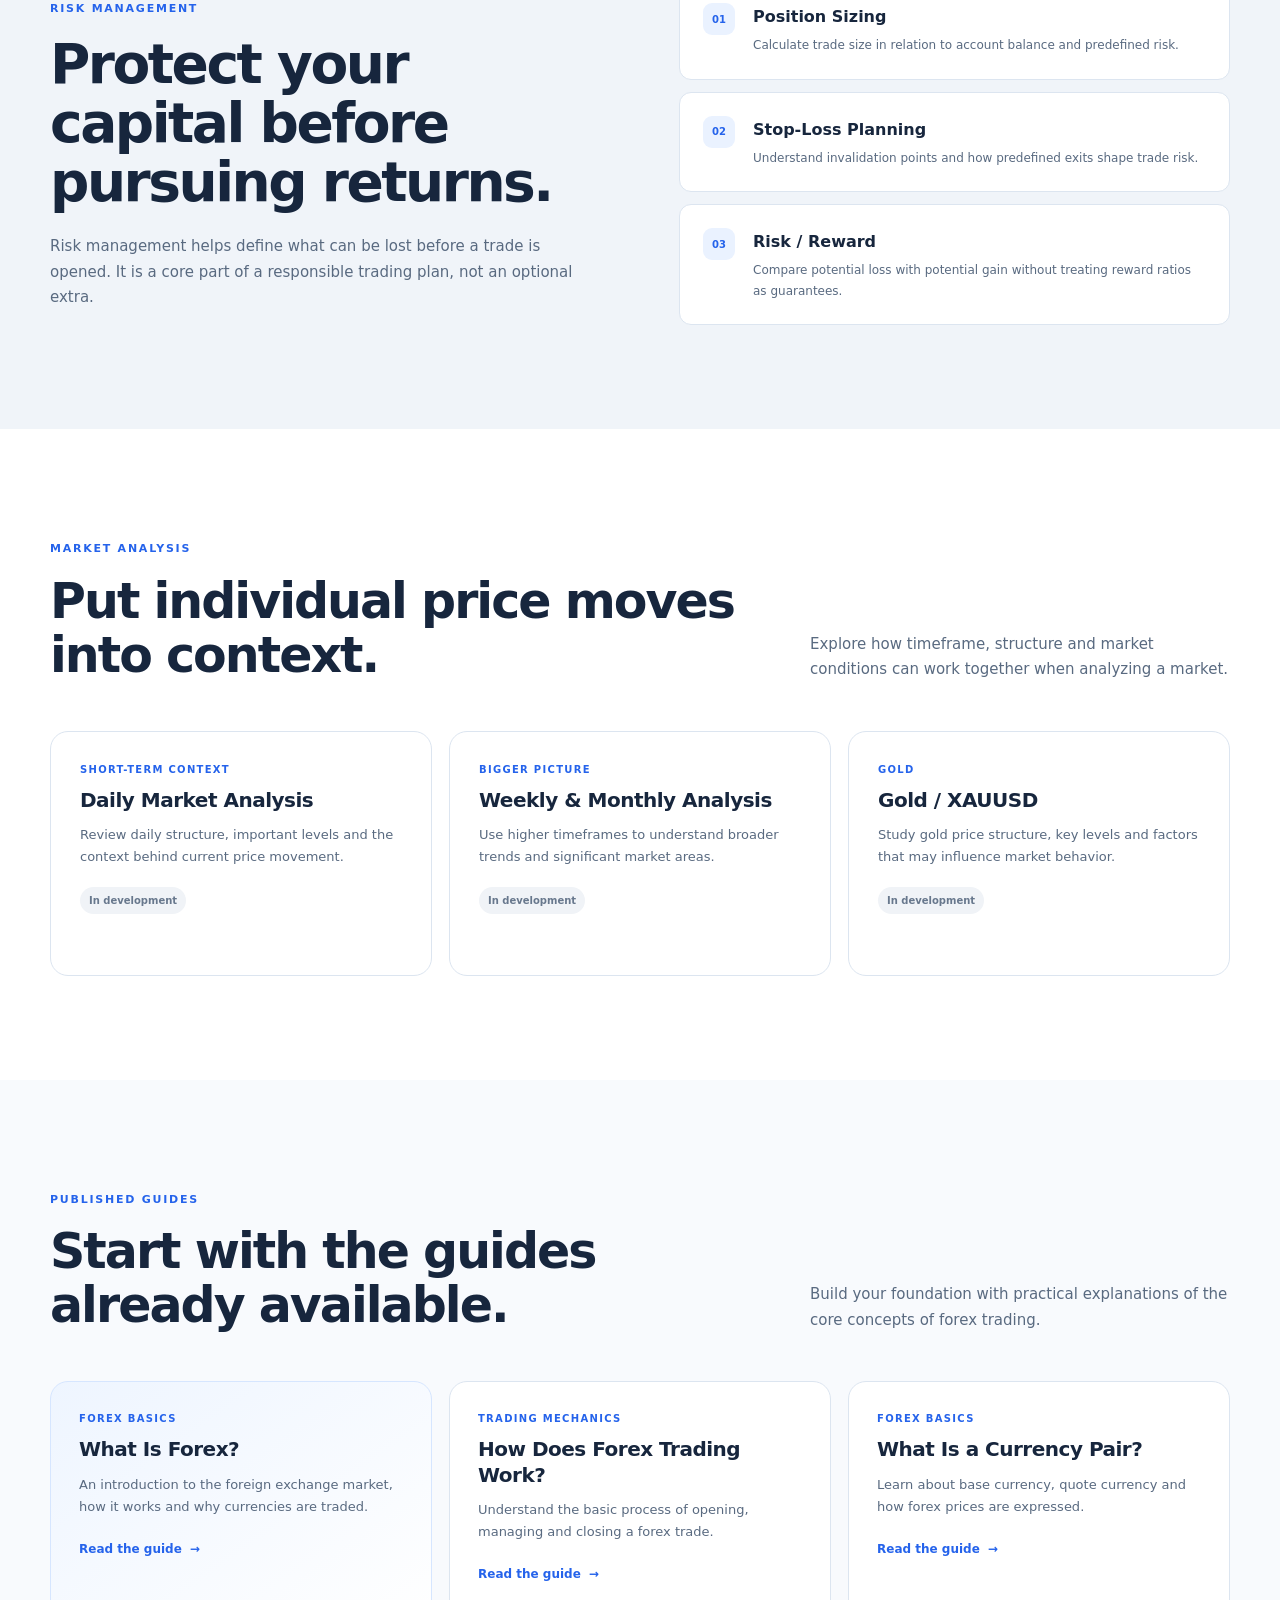
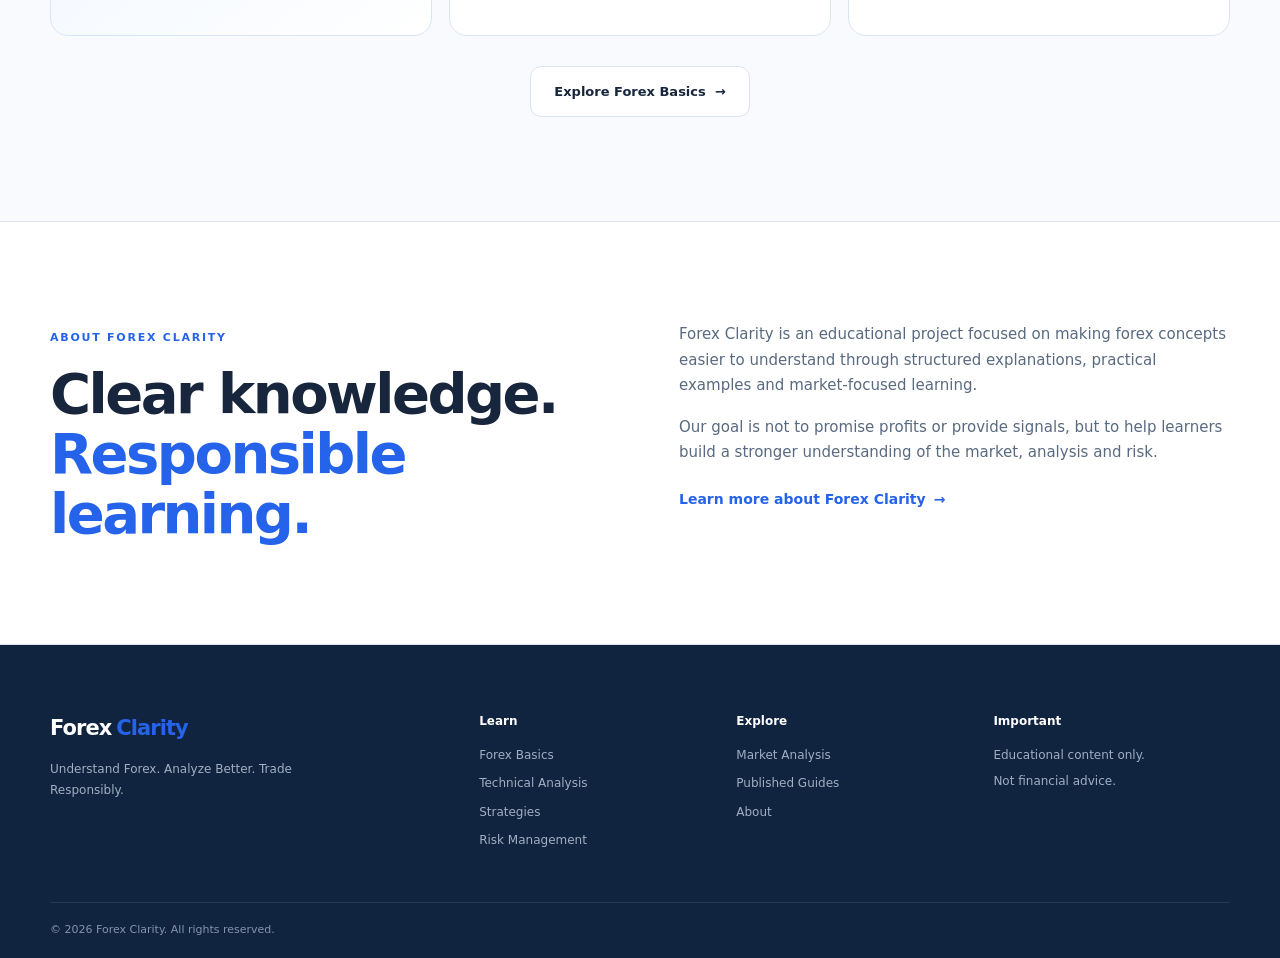
==== commit ef61db85: "Update index.html" ====
--- a/index.html
+++ b/index.html
@@ -79,24 +79,94 @@
       </div>
     </section>
 
-    <!-- ROADMAP: overview only; detailed topics appear in their own sections below -->
-    <section class="section roadmap-section" id="learn">
-      <div class="container">
-        <div class="section-heading">
-          <div><p class="eyebrow">YOUR LEARNING ROADMAP</p><h2>A practical path from the basics to informed decisions.</h2></div>
-          <p>Build your knowledge in sequence. Learn the foundations first, then develop your analysis and decision-making process.</p>
-        </div>
-        <ol class="roadmap-list">
-          <li><span>01</span><div><h3>Understand the market</h3><p>Forex basics, currency pairs, pips and spreads.</p></div></li>
-          <li><span>02</span><div><h3>Learn trade mechanics</h3><p>Orders, lots, leverage and margin.</p></div></li>
-          <li><span>03</span><div><h3>Read price behavior</h3><p>Structure, candlesticks and key levels.</p></div></li>
-          <li><span>04</span><div><h3>Build a trading approach</h3><p>Rules, setups and strategy testing.</p></div></li>
-          <li><span>05</span><div><h3>Manage risk</h3><p>Position sizing, stop losses and risk limits.</p></div></li>
-          <li><span>06</span><div><h3>Apply market context</h3><p>Timeframes, market conditions and analysis.</p></div></li>
-        </ol>
-        <div class="roadmap-action"><a class="text-link" href="forex-basics/">Begin with Forex Basics <span aria-hidden="true">→</span></a></div>
-      </div>
-    </section>
+   
+<!-- ROADMAP: overview only; detailed topics appear in their own sections below -->
+<section class="section roadmap-section" id="learn">
+
+  <div class="container">
+
+    <div class="section-heading">
+
+      <div>
+        <p class="eyebrow">YOUR LEARNING ROADMAP</p>
+        <h2>A practical path from the basics to informed decisions.</h2>
+      </div>
+
+      <p>
+        Build your knowledge in sequence. Learn the foundations first,
+        then develop your analysis and decision-making process.
+      </p>
+
+    </div>
+
+    <ol class="roadmap-list">
+
+      <li>
+        <span>01</span>
+        <div>
+          <h3>Understand the market</h3>
+          <p>Forex basics, currency pairs, pips and spreads.</p>
+        </div>
+      </li>
+
+      <li>
+        <span>02</span>
+        <div>
+          <h3>Learn trade mechanics</h3>
+          <p>Orders, lots, leverage and margin.</p>
+        </div>
+      </li>
+
+      <li>
+        <span>03</span>
+        <div>
+          <h3>Read price behavior</h3>
+          <p>Structure, candlesticks and key levels.</p>
+        </div>
+      </li>
+
+      <li>
+        <span>04</span>
+        <div>
+          <h3>Build a trading approach</h3>
+          <p>Rules, setups and strategy testing.</p>
+        </div>
+      </li>
+
+      <li>
+        <span>05</span>
+        <div>
+          <h3>Manage risk</h3>
+          <p>Position sizing, stop losses and risk limits.</p>
+        </div>
+      </li>
+
+      <li>
+        <span>06</span>
+        <div>
+          <h3>Apply market context</h3>
+          <p>Timeframes, market conditions and analysis.</p>
+        </div>
+      </li>
+
+    </ol>
+
+    <div class="roadmap-action">
+
+      <a class="text-link" href="forex-basics/">
+        Begin with Forex Basics <span aria-hidden="true">→</span>
+      </a>
+
+      <a class="text-link" href="trading-mechanics/">
+        Continue to Trading Mechanics <span aria-hidden="true">→</span>
+      </a>
+
+    </div>
+
+  </div>
+
+</section>
+
 
     <!-- TECHNICAL ANALYSIS -->
     <section class="section section-white" id="analysis">
--- a/assets/css/style.css
+++ b/assets/css/style.css
@@ -1,1737 +1,325 @@
 :root {
-  /* Brand colors */
-  --bg: #F5F8FC;
-  --surface: #FFFFFF;
-  --surface-soft: #EDF3FA;
-
-  --text: #17263D;
-  --text-soft: #596A80;
-  --line: #DCE5F0;
-
-  /* Professional navy */
-  --dark: #10233F;
+  --bg: #f5f8fc;
+  --surface: #ffffff;
+  --surface-soft: #edf3fa;
+  --text: #17263d;
+  --text-soft: #596a80;
+  --line: #dce5f0;
+  --dark: #10233f;
   --dark-soft: #183454;
-
-  /* Brand blue */
-  --accent: #2563EB;
-  --accent-dark: #1D4ED8;
-  --accent-light: #EAF2FF;
-
-  /* Status */
-  --success: #16845B;
-
-  /* Layout */
+  --accent: #2563eb;
+  --accent-dark: #1d4ed8;
+  --accent-light: #eaf2ff;
+  --success: #16845b;
   --container: 1180px;
   --radius: 18px;
   --radius-small: 12px;
-
-  /* Shadows */
-  --shadow: 0 12px 35px rgba(15, 35, 63, 0.07);
-  --shadow-hover: 0 18px 45px rgba(15, 35, 63, 0.11);
-}
-
-
-
-/* =========================
-   RESET
-========================= */
-
-* {
-  box-sizing: border-box;
-  margin: 0;
-  padding: 0;
-}
-
-html {
-  scroll-behavior: smooth;
-}
-
-body {
-  font-family:
-    Inter,
-    ui-sans-serif,
-    system-ui,
-    -apple-system,
-    BlinkMacSystemFont,
-    "Segoe UI",
-    sans-serif;
-
-  background: var(--bg);
-  color: var(--text);
-  line-height: 1.7;
-  -webkit-font-smoothing: antialiased;
-}
-
-a {
-  color: inherit;
-  text-decoration: none;
-}
-
-img,
-svg {
-  max-width: 100%;
-}
-
-button,
-a {
-  -webkit-tap-highlight-color: transparent;
-}
-
-
-/* =========================
-   GLOBAL
-========================= */
-
-.container {
-  width: min(1180px, calc(100% - 48px));
-  margin-inline: auto;
-}
-
-.section {
-  padding: 110px 0;
-}
-
-.section-light {
+  --shadow: 0 12px 35px rgba(15, 35, 63, .07);
+  --shadow-hover: 0 18px 45px rgba(15, 35, 63, .11);
+}
+
+*, *::before, *::after { box-sizing: border-box; margin: 0; padding: 0; }
+html { scroll-behavior: smooth; scroll-padding-top: 100px; }
+body { font-family: Inter, ui-sans-serif, system-ui, -apple-system, BlinkMacSystemFont, "Segoe UI", sans-serif; background: var(--bg); color: var(--text); line-height: 1.7; -webkit-font-smoothing: antialiased; }
+a { color: inherit; text-decoration: none; }
+a:focus-visible { outline: 3px solid #80aaff; outline-offset: 4px; border-radius: 5px; }
+img, svg { max-width: 100%; }
+.container { width: min(var(--container), calc(100% - 48px)); margin-inline: auto; }
+.section { padding: 104px 0; }
+.section-white { background: #fff; }
+.eyebrow { display: inline-block; margin-bottom: 16px; color: var(--accent); font-size: 11px; font-weight: 800; letter-spacing: .16em; text-transform: uppercase; }
+.section-heading { display: grid; grid-template-columns: minmax(0, 1fr) minmax(260px, 420px); gap: 56px; align-items: end; margin-bottom: 48px; }
+.section-heading h2 { max-width: 760px; font-size: clamp(32px, 4vw, 49px); line-height: 1.1; letter-spacing: -.04em; }
+.section-heading > p { color: var(--text-soft); font-size: 15px; }
+
+/* Header */
+.site-header { position: sticky; top: 0; z-index: 1000; background: rgba(255,255,255,.92); border-bottom: 1px solid rgba(220,229,240,.85); backdrop-filter: blur(16px); }
+.nav-wrap { min-height: 76px; display: flex; align-items: center; justify-content: space-between; gap: 26px; }
+.logo { display: inline-flex; align-items: center; white-space: nowrap; font-size: 21px; font-weight: 850; letter-spacing: -.045em; }
+.logo span { margin-left: 5px; color: var(--accent); }
+.main-nav { display: flex; align-items: center; gap: 24px; margin-left: auto; }
+.main-nav a { color: #475467; font-size: 13px; font-weight: 650; transition: color .2s ease; }
+.main-nav a:hover { color: var(--accent); }
+.header-button { display: inline-flex; align-items: center; justify-content: center; gap: 8px; min-height: 42px; padding: 0 17px; border-radius: 10px; background: var(--dark); color: #fff; font-size: 12px; font-weight: 750; transition: transform .2s ease, background .2s ease; }
+.header-button:hover { background: var(--accent); transform: translateY(-1px); }
+
+/* Buttons and links */
+.button { display: inline-flex; align-items: center; justify-content: center; gap: 9px; min-height: 51px; padding: 0 23px; border-radius: 11px; font-size: 13px; font-weight: 750; transition: transform .2s ease, box-shadow .2s ease, background .2s ease; }
+.button:hover { transform: translateY(-2px); }
+.button-primary { background: var(--accent); color: #fff; box-shadow: 0 10px 25px rgba(37,99,235,.2); }
+.button-primary:hover { background: var(--accent-dark); }
+.button-secondary { background: #fff; border: 1px solid var(--line); color: var(--text); }
+.button-secondary:hover { border-color: #b8c8dc; box-shadow: var(--shadow); }
+.text-link { display: inline-flex; align-items: center; gap: 8px; color: var(--accent); font-size: 14px; font-weight: 750; }
+.text-link:hover { color: var(--accent-dark); }
+
+/* Hero */
+.hero { position: relative; overflow: hidden; padding: 100px 0 96px; background: radial-gradient(circle at 8% 12%, rgba(59,130,246,.10), transparent 34%), linear-gradient(180deg,#fff 0%,#f5f8fc 100%); }
+.hero-grid { display: grid; grid-template-columns: minmax(0,1fr) minmax(390px,.92fr); gap: 68px; align-items: center; }
+.hero-content h1 { max-width: 720px; font-size: clamp(45px,5.1vw,67px); line-height: 1.02; letter-spacing: -.06em; font-weight: 850; }
+.hero-content h1 span { display: block; margin-top: 7px; color: var(--accent); }
+.hero-description { max-width: 650px; margin-top: 25px; color: var(--text-soft); font-size: 17px; line-height: 1.85; }
+.hero-actions { display: flex; flex-wrap: wrap; gap: 13px; margin-top: 31px; }
+.hero-note { margin-top: 16px; color: #8492a6; font-size: 11px; }
+.hero-visual { min-width: 0; }
+.market-card { overflow: hidden; padding: 25px; border: 1px solid rgba(255,255,255,.08); border-radius: 24px; background: linear-gradient(145deg,#14243d,#091321); color: #fff; box-shadow: 0 30px 70px rgba(15,23,42,.2); }
+.market-card-top { display: flex; align-items: flex-start; justify-content: space-between; gap: 16px; }
+.market-label { color: #8da2c3; font-size: 10px; font-weight: 800; letter-spacing: .15em; }
+.market-card h2 { margin-top: 5px; font-size: 20px; font-weight: 700; }
+.market-status { padding: 6px 9px; border: 1px solid rgba(255,255,255,.12); border-radius: 8px; color: #a9b8d0; font-size: 9px; font-weight: 750; letter-spacing: .08em; }
+.chart { position: relative; height: 300px; margin-top: 23px; overflow: hidden; border-radius: 14px; background-color: rgba(255,255,255,.015); background-image: linear-gradient(rgba(255,255,255,.035) 1px,transparent 1px),linear-gradient(90deg,rgba(255,255,255,.035) 1px,transparent 1px); background-size: 50px 50px; }
+.chart-svg { position: absolute; inset: 0; width: 100%; height: 100%; }
+.chart-level { position: absolute; z-index: 2; left: 0; right: 0; height: 1px; border-top: 1px dashed rgba(255,255,255,.19); }
+.chart-level span { position: absolute; top: -13px; right: 0; padding: 3px 7px; border-radius: 5px; background: rgba(255,255,255,.07); color: #a9bad2; font-size: 8px; letter-spacing: .06em; text-transform: uppercase; }
+.resistance { top: 23%; } .structure { top: 51%; } .support { top: 77%; }
+.market-card-footer { display: flex; justify-content: space-between; gap: 8px; margin-top: 17px; padding-top: 15px; border-top: 1px solid rgba(255,255,255,.09); color: #91a3bd; font-size: 10px; }
+.candlestick-svg { overflow: visible; }
+.candle-wick { fill: none; stroke-width: 2; stroke-linecap: round; vector-effect: non-scaling-stroke; }
+.candle-body { stroke-width: 1; vector-effect: non-scaling-stroke; }
+.candle-up .candle-wick { stroke: #22c55e; } .candle-up .candle-body { fill: #22c55e; stroke: #4ade80; }
+.candle-down .candle-wick { stroke: #ef5b65; } .candle-down .candle-body { fill: #ef5b65; stroke: #fb7185; }
+
+/* Roadmap */
+.roadmap-section { background: #fff; }
+.roadmap-list { display: grid; grid-template-columns: repeat(3,minmax(0,1fr)); gap: 14px; list-style: none; counter-reset: roadmap; }
+.roadmap-list li { display: flex; gap: 17px; min-height: 118px; padding: 23px; border: 1px solid var(--line); border-radius: var(--radius-small); background: #fff; }
+.roadmap-list li > span { display: grid; flex: 0 0 34px; width: 34px; height: 34px; place-items: center; border-radius: 10px; background: var(--accent-light); color: var(--accent); font-size: 11px; font-weight: 850; }
+.roadmap-list h3 { font-size: 15px; line-height: 1.35; }
+.roadmap-list p { margin-top: 6px; color: var(--text-soft); font-size: 12px; line-height: 1.6; }
+.roadmap-action { margin-top: 28px; text-align: center; }
+
+/* Analysis */
+.analysis-grid { display: grid; grid-template-columns: repeat(4,minmax(0,1fr)); gap: 15px; }
+.analysis-card { min-height: 230px; padding: 26px; border: 1px solid var(--line); border-radius: var(--radius); background: #fff; transition: transform .22s ease, box-shadow .22s ease, border-color .22s ease; }
+.analysis-card:hover { transform: translateY(-4px); border-color: #cbdaf0; box-shadow: var(--shadow); }
+.analysis-icon { display: inline-grid; width: 38px; height: 38px; place-items: center; border-radius: 10px; background: var(--accent-light); color: var(--accent); font-size: 11px; font-weight: 850; }
+.analysis-card h3 { margin-top: 25px; font-size: 17px; line-height: 1.3; }
+.analysis-card p { margin-top: 9px; color: var(--text-soft); font-size: 13px; }
+.section-footnote { margin-top: 23px; color: #8290a3; font-size: 12px; text-align: right; }
+
+/* Strategies */
+.dark-section { padding: 105px 0; background: var(--dark); color: #fff; }
+.dark-heading { max-width: 760px; margin-bottom: 46px; }
+.dark-heading .eyebrow { color: #83b2ff; }
+.dark-heading h2 { font-size: clamp(34px,4.7vw,55px); line-height: 1.07; letter-spacing: -.045em; }
+.dark-heading > p:last-child { max-width: 620px; margin-top: 17px; color: #a8b7cb; font-size: 15px; }
+.strategy-grid { display: grid; grid-template-columns: repeat(3,minmax(0,1fr)); gap: 16px; }
+.strategy-card { min-height: 215px; padding: 29px; border: 1px solid rgba(255,255,255,.1); border-radius: var(--radius); background: rgba(255,255,255,.045); transition: background .2s ease, transform .2s ease; }
+.strategy-card:hover { transform: translateY(-4px); background: rgba(255,255,255,.075); }
+.strategy-card > span { color: #83b2ff; font-size: 11px; font-weight: 850; }
+.strategy-card h3 { margin-top: 30px; font-size: 20px; }
+.strategy-card p { margin-top: 9px; color: #a8b7cb; font-size: 13px; }
+.dark-footnote { margin-top: 24px; color: #8fa2bd; font-size: 11px; }
+
+/* Risk */
+.risk-section { background: #f0f4f9; }
+.risk-grid { display: grid; grid-template-columns: 1fr 1fr; gap: 78px; align-items: center; }
+.risk-grid h2 { max-width: 620px; font-size: clamp(35px,4.4vw,55px); line-height: 1.07; letter-spacing: -.045em; }
+.large-text { max-width: 620px; margin-top: 23px; color: var(--text-soft); font-size: 15px; }
+.risk-list { display: flex; flex-direction: column; gap: 12px; }
+.risk-item { display: flex; gap: 18px; padding: 23px; border: 1px solid var(--line); border-radius: var(--radius-small); background: #fff; }
+.risk-item > span { display: grid; flex: 0 0 32px; width: 32px; height: 32px; place-items: center; border-radius: 9px; background: var(--accent-light); color: var(--accent); font-size: 10px; font-weight: 850; }
+.risk-item h3 { font-size: 16px; }
+.risk-item p { margin-top: 5px; color: var(--text-soft); font-size: 12px; }
+
+/* Market topics */
+.market-grid { display: grid; grid-template-columns: repeat(3,minmax(0,1fr)); gap: 17px; }
+.market-topic { min-height: 245px; padding: 29px; border: 1px solid var(--line); border-radius: var(--radius); background: #fff; }
+.card-kicker { color: var(--accent); font-size: 10px; font-weight: 850; letter-spacing: .13em; }
+.market-topic h3, .article-card h3 { margin-top: 10px; font-size: 20px; line-height: 1.28; letter-spacing: -.025em; }
+.market-topic p:not(.card-kicker) { margin-top: 11px; color: var(--text-soft); font-size: 13px; }
+.status-label { display: inline-block; margin-top: 19px; padding: 5px 9px; border-radius: 999px; background: #f0f3f7; color: #68788d; font-size: 10px; font-weight: 700; }
+
+/* Published guides */
+.featured-section { background: #f8fafd; }
+.article-grid { display: grid; grid-template-columns: repeat(3,minmax(0,1fr)); gap: 17px; }
+.article-card { min-height: 255px; padding: 28px; border: 1px solid var(--line); border-radius: var(--radius); background: #fff; transition: transform .22s ease, box-shadow .22s ease; }
+.article-card:hover { transform: translateY(-4px); box-shadow: var(--shadow); }
+.featured-article { background: linear-gradient(145deg,#eef5ff,#fff); border-color: #d6e6ff; }
+.article-card p:not(.card-kicker) { margin-top: 11px; color: var(--text-soft); font-size: 13px; }
+.article-card a { display: inline-flex; align-items: center; gap: 8px; margin-top: 21px; color: var(--accent); font-size: 12px; font-weight: 800; }
+.article-card a:hover { color: var(--accent-dark); }
+.guides-action { margin-top: 30px; text-align: center; }
+
+/* About and footer */
+.about-section { padding: 100px 0; background: #fff; border-top: 1px solid var(--line); border-bottom: 1px solid var(--line); }
+.about-grid { display: grid; grid-template-columns: 1fr 1fr; gap: 78px; align-items: start; }
+.about-grid h2 { max-width: 580px; font-size: clamp(37px,4.4vw,56px); line-height: 1.07; letter-spacing: -.045em; }
+.about-grid h2 span { display: block; color: var(--accent); }
+.about-grid > div:last-child { color: var(--text-soft); font-size: 15px; }
+.about-grid > div:last-child p + p { margin-top: 16px; }
+.about-grid .text-link { margin-top: 22px; }
+.site-footer { padding: 66px 0 0; background: var(--dark); color: #fff; }
+.footer-grid { display: grid; grid-template-columns: 1.8fr 1fr 1fr 1.1fr; gap: 42px; padding-bottom: 52px; }
+.footer-logo { color: #fff; }
+.footer-brand p { max-width: 260px; margin-top: 13px; color: #a1afc3; font-size: 12px; }
+.footer-grid h2 { margin-bottom: 14px; color: #fff; font-size: 12px; }
+.footer-grid > div:not(:first-child) a { display: block; width: fit-content; margin-top: 8px; color: #a1afc3; font-size: 12px; transition: color .2s ease; }
+.footer-grid a:hover { color: #fff !important; }
+.footer-grid > div:last-child p { color: #a1afc3; font-size: 12px; }
+.footer-grid > div:last-child p + p { margin-top: 6px; }
+.footer-bottom { padding: 18px 0; border-top: 1px solid rgba(255,255,255,.1); color: #8494ab; font-size: 11px; }
+
+/* Existing article-page support styles: retained for the site's other pages */
+.article-image { width: 100%; max-width: 760px; margin: 32px auto; text-align: center; }
+.article-image img { display: block; width: 100%; height: auto; border-radius: 12px; }
+.article-image figcaption { margin-top: 10px; color: var(--text-soft); font-size: 12px; line-height: 1.6; }
+.breadcrumb { display: flex; align-items: center; gap: 8px; padding: 18px 0; color: #667085; font-size: 14px; }
+.breadcrumb a { color: #667085; }
+.breadcrumb a:hover { text-decoration: underline; }
+.breadcrumb [aria-current="page"] { color: #101828; font-weight: 600; }
+.article-byline { margin-top: 16px; color: var(--text-soft); font-size: 14px; line-height: 1.6; }
+.article-byline span { color: var(--text); font-weight: 600; }
+article.section-light .container a { color: var(--accent); text-decoration: underline; text-underline-offset: 3px; }
+article.section-light .container a:hover { text-decoration-thickness: 2px; }
+.team-grid { display: grid; grid-template-columns: repeat(2,minmax(0,1fr)); gap: 28px; }
+.team-card { overflow: hidden; border: 1px solid var(--line); border-radius: var(--radius); background: var(--surface); box-shadow: var(--shadow); }
+.team-card-placeholder { height: 240px; display: flex; align-items: center; justify-content: center; background: linear-gradient(135deg,var(--surface-soft),var(--accent-light)); border-bottom: 1px solid var(--line); }
+.team-card-placeholder span { color: var(--accent); font-size: 58px; font-weight: 800; letter-spacing: -.04em; }
+.team-card-content { padding: 32px; }
+.team-card-content h3 { margin-top: 6px; font-size: 30px; line-height: 1.15; letter-spacing: -.03em; }
+.team-role { margin-top: 8px; color: var(--accent); font-weight: 700; }
+.team-description { margin-top: 18px; color: var(--text-soft); line-height: 1.75; }
+.team-focus, .team-titles { display: flex; flex-wrap: wrap; gap: 8px; }
+.team-focus { margin-top: 22px; }
+.team-focus span, .team-titles span { display: inline-flex; align-items: center; padding: 7px 11px; border-radius: 999px; font-size: 13px; font-weight: 600; }
+.team-focus span { background: var(--accent-light); color: var(--accent-dark); }
+.team-background { margin-top: 24px; padding-top: 22px; border-top: 1px solid var(--line); color: var(--text-soft); line-height: 1.7; }
+.team-background p + p { margin-top: 8px; }
+.team-background strong { color: var(--text); }
+.team-titles { margin-top: 22px; }
+.team-titles span { border: 1px solid var(--line); background: var(--surface-soft); color: var(--text); }
+
+/* Responsive */
+@media (max-width: 1050px) {
+  .main-nav { gap: 14px; }
+  .main-nav a { font-size: 12px; }
+  .hero-grid { grid-template-columns: minmax(0,1fr) minmax(340px,.9fr); gap: 38px; }
+  .analysis-grid { grid-template-columns: repeat(2,minmax(0,1fr)); }
+  .roadmap-list { grid-template-columns: repeat(2,minmax(0,1fr)); }
+  .footer-grid { grid-template-columns: 1.5fr 1fr 1fr; }
+  .footer-grid > div:last-child { grid-column: 2 / 4; }
+}
+@media (max-width: 800px) {
+  .container { width: min(100% - 32px,680px); }
+  .site-header { position: relative; }
+  .nav-wrap { min-height: auto; flex-wrap: wrap; padding: 15px 0; gap: 14px; }
+  .main-nav { order: 3; width: 100%; overflow-x: auto; gap: 20px; padding: 7px 0 4px; }
+  .main-nav a { white-space: nowrap; }
+  .header-button { margin-left: auto; }
+  .hero { padding: 72px 0 70px; }
+  .hero-grid { grid-template-columns: 1fr; gap: 42px; }
+  .hero-content { max-width: 720px; }
+  .hero-visual { max-width: 680px; width: 100%; }
+  .section, .dark-section, .about-section { padding: 78px 0; }
+  .section-heading { grid-template-columns: 1fr; gap: 17px; margin-bottom: 34px; }
+  .risk-grid, .about-grid { grid-template-columns: 1fr; gap: 38px; }
+  .strategy-grid, .market-grid, .article-grid { grid-template-columns: 1fr; }
+  .strategy-card, .market-topic, .article-card { min-height: 0; }
+  .footer-grid { grid-template-columns: repeat(2,minmax(0,1fr)); gap: 32px; }
+  .footer-grid > div:last-child { grid-column: auto; }
+}
+@media (max-width: 560px) {
+  .container { width: min(100% - 24px,100%); }
+  .logo { font-size: 19px; }
+  .header-button { min-height: 39px; padding: 0 12px; font-size: 11px; }
+  .hero { padding: 60px 0; }
+  .hero-content h1 { font-size: clamp(42px,12vw,52px); }
+  .hero-description { font-size: 15px; }
+  .hero-actions { flex-direction: column; }
+  .button { width: 100%; }
+  .market-card { padding: 16px; border-radius: 18px; }
+  .chart { height: 225px; }
+  .market-card-footer { font-size: 9px; }
+  .roadmap-list, .analysis-grid { grid-template-columns: 1fr; }
+  .roadmap-list li { min-height: 0; }
+  .footer-grid { grid-template-columns: 1fr; }
+  .footer-bottom { text-align: center; }
+  .team-grid { grid-template-columns: 1fr; }
+  .team-card-content { padding: 24px; }
+  .team-card-placeholder { height: 200px; }
+  .team-card-content h3 { font-size: 26px; }
+}
+
+/* =================================
+   FOREX BASICS - CORE CONCEPTS
+   ================================= */
+
+.topic-grid {
+  display: grid;
+  grid-template-columns: repeat(4, minmax(0, 1fr));
+  gap: 18px;
+  margin-top: 28px;
+}
+
+.topic-card {
+  min-width: 0;
+  min-height: 230px;
+  padding: 25px 22px;
   background: #ffffff;
-}
-
-.eyebrow {
-  display: inline-block;
-
-  margin-bottom: 16px;
-
-  color: var(--accent);
-
-  font-size: 12px;
-  font-weight: 800;
-
-  letter-spacing: 0.16em;
-  text-transform: uppercase;
-}
-
-.section-heading {
-  display: grid;
-  grid-template-columns: minmax(0, 1fr) minmax(280px, 420px);
-  gap: 60px;
-
-  align-items: end;
-
-  margin-bottom: 55px;
-}
-
-.section-heading.compact {
-  grid-template-columns: 1fr;
-}
-
-.section-heading h2 {
-  max-width: 760px;
-
-  font-size: clamp(34px, 4vw, 52px);
-  line-height: 1.08;
-  letter-spacing: -0.035em;
-}
-
-.section-heading > p {
-  color: var(--text-soft);
-  font-size: 16px;
-}
-
-
-/* =========================
-   HEADER
-========================= */
-
-.site-header {
-  position: sticky;
-  top: 0;
-  z-index: 1000;
-
-  background: rgba(255, 255, 255, 0.9);
-
-  border-bottom: 1px solid rgba(228, 233, 240, 0.8);
-
-  backdrop-filter: blur(16px);
-}
-
-.nav-wrap {
-  min-height: 76px;
-
+  border: 1px solid var(--line);
+  border-radius: var(--radius);
   display: flex;
-  align-items: center;
-  justify-content: space-between;
-
-  gap: 30px;
-}
-
-.logo {
-  display: inline-flex;
-  align-items: center;
-
-  font-size: 21px;
-  font-weight: 800;
-
-  letter-spacing: -0.04em;
-  white-space: nowrap;
-}
-
-.logo span {
-  color: var(--accent);
-  margin-left: 5px;
-}
-
-.main-nav {
-  display: flex;
-  align-items: center;
-  gap: 28px;
-
-  margin-left: auto;
-}
-
-.main-nav a {
-  color: #475467;
-
-  font-size: 14px;
-  font-weight: 600;
-
-  transition:
-    color 0.2s ease,
-    transform 0.2s ease;
-}
-
-.main-nav a:hover {
-  color: var(--accent);
-}
-
-.header-button {
+  flex-direction: column;
+  align-items: flex-start;
+  transition: transform .22s ease, box-shadow .22s ease;
+}
+
+.topic-card:hover {
+  transform: translateY(-4px);
+  box-shadow: var(--shadow);
+}
+
+.topic-card > span {
   display: inline-flex;
   align-items: center;
   justify-content: center;
-
-  min-height: 42px;
-
-  padding: 0 18px;
-
+  width: 36px;
+  height: 36px;
   border-radius: 10px;
-
-  background: var(--dark);
-  color: white;
-
+  background: #edf4ff;
+  color: var(--accent);
+  font-size: 12px;
+  font-weight: 800;
+  margin-bottom: 22px;
+}
+
+.topic-card h3 {
+  margin: 0;
+  font-size: 18px;
+  line-height: 1.35;
+  letter-spacing: -.02em;
+  color: var(--text);
+}
+
+.topic-card p {
+  margin-top: 12px;
+  color: var(--text-soft);
   font-size: 13px;
-  font-weight: 700;
-
-  transition:
-    transform 0.2s ease,
-    background 0.2s ease;
-}
-
-.header-button:hover {
-  background: #162033;
-  transform: translateY(-1px);
-}
-
-
-/* =========================
-   BUTTONS
-========================= */
-
-.button {
-  display: inline-flex;
-  align-items: center;
-  justify-content: center;
-
-  min-height: 52px;
-
-  padding: 0 24px;
-
-  border-radius: 11px;
-
-  font-size: 14px;
-  font-weight: 750;
-
-  transition:
-    transform 0.2s ease,
-    box-shadow 0.2s ease,
-    background 0.2s ease;
-}
-
-.button:hover {
-  transform: translateY(-2px);
-}
-
-.button-primary {
-  background: var(--accent);
-  color: white;
-
-  box-shadow: 0 10px 25px rgba(59, 130, 246, 0.2);
-}
-
-.button-primary:hover {
-  background: var(--accent-dark);
-}
-
-.button-secondary {
-  background: white;
-
-  border: 1px solid var(--line);
-
-  color: var(--text);
-}
-
-.button-secondary:hover {
-  border-color: #c9d2df;
-  box-shadow: var(--shadow);
-}
-
-
-/* =========================
-   HERO
-========================= */
-
-.hero {
-  position: relative;
-  overflow: hidden;
-
-  padding: 105px 0 100px;
-
-  background:
-    radial-gradient(
-      circle at 10% 10%,
-      rgba(59, 130, 246, 0.09),
-      transparent 34%
-    ),
-    linear-gradient(
-      180deg,
-      #ffffff 0%,
-      #f7f9fc 100%
-    );
-}
-
-.hero-grid {
-  display: grid;
-
-  grid-template-columns:
-    minmax(0, 1fr)
-    minmax(420px, 0.92fr);
-
-  gap: 75px;
-
-  align-items: center;
-}
-
-.hero-content h1 {
-  max-width: 720px;
-
-  font-size: clamp(46px, 5.2vw, 68px);
-
-  line-height: 1.02;
-
-  letter-spacing: -0.055em;
-
-  font-weight: 800;
-}
-  
-.hero-content h1 span {
-  display: block;
-  color: var(--accent);
-}
-
-.hero-description {
-  max-width: 650px;
-
-  margin-top: 27px;
-
-  color: var(--text-soft);
-
-  font-size: 18px;
-
   line-height: 1.8;
 }
 
-.hero-actions {
-  display: flex;
-  flex-wrap: wrap;
-
-  gap: 13px;
-
-  margin-top: 34px;
-}
-
-.hero-note {
-  margin-top: 17px;
-
-  color: #98a2b3;
-
-  font-size: 12px;
-}
-
-
-/* =========================
-   MARKET VISUAL
-========================= */
-
-.hero-visual {
-  position: relative;
-}
-
-.market-card {
-  overflow: hidden;
-
-  border-radius: 24px;
-
-  padding: 25px;
-
-  background:
-    linear-gradient(
-      145deg,
-      #101a2d,
-      #0b1220
-    );
-
-  color: white;
-
-  box-shadow:
-    0 30px 70px rgba(15, 23, 42, 0.2);
-}
-
-.market-card-top {
-  display: flex;
-  align-items: flex-start;
-  justify-content: space-between;
-
-  gap: 20px;
-}
-
-.market-label {
-  color: #8da2c3;
-
-  font-size: 10px;
-  font-weight: 800;
-
-  letter-spacing: 0.15em;
-}
-
-.market-card h2 {
-  margin-top: 4px;
-
-  font-size: 20px;
-  font-weight: 700;
-}
-
-.market-status {
-  padding: 6px 9px;
-
-  border: 1px solid rgba(255, 255, 255, 0.1);
-
-  border-radius: 8px;
-
-  color: #a9b8d0;
-
-  font-size: 9px;
-  font-weight: 700;
-
-  letter-spacing: 0.08em;
-}
-
-.chart {
-  position: relative;
-
-  height: 310px;
-
-  margin-top: 25px;
-
-  overflow: hidden;
-
-  border-radius: 15px;
-
-  background:
-    linear-gradient(
-      rgba(255,255,255,0.025) 1px,
-      transparent 1px
-    ),
-    linear-gradient(
-      90deg,
-      rgba(255,255,255,0.025) 1px,
-      transparent 1px
-    );
-
-  background-size: 50px 50px;
-}
-
-.chart-svg {
-  position: absolute;
-  inset: 0;
-
-  width: 100%;
-  height: 100%;
-}
-
-.chart-area {
-  fill: url(#chartArea);
-}
-
-.chart-path {
-  fill: none;
-
-  stroke: #5ca2ff;
-
-  stroke-width: 3;
-
-  vector-effect: non-scaling-stroke;
-}
-
-.chart-level {
-  position: absolute;
-  left: 0;
-  right: 0;
-
-  height: 1px;
-
-  border-top: 1px dashed rgba(255,255,255,0.16);
-
-  z-index: 2;
-}
-
-.chart-level span {
-  position: absolute;
-  right: 0;
-
-  top: -14px;
-
-  padding: 3px 7px;
-
-  border-radius: 5px;
-
-  background: rgba(255,255,255,0.06);
-
-  color: #9db0cb;
-
-  font-size: 9px;
-
-  text-transform: uppercase;
-  letter-spacing: 0.08em;
-}
-
-.resistance {
-  top: 23%;
-}
-
-.structure {
-  top: 51%;
-}
-
-.support {
-  top: 77%;
-}
-
-.market-card-footer {
-  display: flex;
-  justify-content: space-between;
-
-  margin-top: 18px;
-
-  padding-top: 17px;
-
-  border-top: 1px solid rgba(255,255,255,0.08);
-
-  color: #91a3bd;
-
-  font-size: 11px;
-}
-
-
-/* =========================
-   INTRO STRIP
-========================= */
-
-.intro-strip {
-  border-top: 1px solid var(--line);
-  border-bottom: 1px solid var(--line);
-
-  background: white;
-}
-
-.intro-grid {
-  display: grid;
-  grid-template-columns: repeat(3, 1fr);
-}
-
-.intro-item {
-  display: flex;
-  align-items: flex-start;
-
-  gap: 18px;
-
-  padding: 35px 30px;
-
-  border-right: 1px solid var(--line);
-}
-
-.intro-item:first-child {
-  padding-left: 0;
-}
-
-.intro-item:last-child {
-  border-right: 0;
-  padding-right: 0;
-}
-
-.intro-item > strong {
-  color: var(--accent);
-
-  font-size: 13px;
-  font-weight: 800;
-}
-
-.intro-item h3 {
-  font-size: 15px;
-  line-height: 1.3;
-}
-
-.intro-item p {
-  margin-top: 5px;
-
-  color: var(--text-soft);
-
-  font-size: 13px;
-  line-height: 1.6;
-}
-
-
-/* =========================
-   LEARNING PATH
-========================= */
-
-.learning-grid {
-  display: grid;
-
-  grid-template-columns: repeat(3, 1fr);
-
-  gap: 18px;
-}
-
-.learning-card {
-  position: relative;
-
-  min-height: 290px;
-
-  padding: 30px;
-
-  border: 1px solid var(--line);
-
-  border-radius: var(--radius);
-
-  background: white;
-
-  transition:
-    transform 0.25s ease,
-    box-shadow 0.25s ease,
-    border-color 0.25s ease;
-}
-
-.learning-card:hover {
-  transform: translateY(-5px);
-
-  border-color: #d3dce8;
-
-  box-shadow: var(--shadow-hover);
-}
-
-.featured-card {
-  background:
-    linear-gradient(
-      145deg,
-      #f0f6ff,
-      #ffffff
-    );
-
-  border-color: #d6e6ff;
-}
-
-.card-number {
-  display: block;
-
-  color: #b0bac8;
-
-  font-size: 13px;
-  font-weight: 800;
-}
-
-.card-kicker {
-  margin-top: 24px;
-
-  color: var(--accent);
-
-  font-size: 10px;
-  font-weight: 800;
-
-  letter-spacing: 0.13em;
-}
-
-.learning-card h3,
-.topic-card h3,
-.analysis-card h3,
-.strategy-card h3,
-.market-topic h3,
-.article-card h3 {
-  margin-top: 8px;
-
-  font-size: 22px;
-
-  line-height: 1.25;
-
-  letter-spacing: -0.02em;
-}
-
-.learning-card > p:not(.card-kicker) {
-  margin-top: 12px;
-
-  color: var(--text-soft);
-
-  font-size: 14px;
-}
-
-.learning-card a,
-.market-topic a,
-.article-card a {
-  display: inline-block;
-
-  margin-top: 22px;
-
-  color: var(--accent);
-
-  font-size: 13px;
-  font-weight: 750;
-}
-
-
-/* =========================
-   TOPICS
-========================= */
-
-.topic-grid {
-  display: grid;
-
-  grid-template-columns: repeat(4, 1fr);
-
-  gap: 16px;
-}
-
-.topic-card {
-  padding: 28px;
-
-  border: 1px solid var(--line);
-
-  border-radius: var(--radius-small);
-
-  background: var(--surface-soft);
-}
-
-.topic-card > span {
-  color: var(--accent);
-
-  font-size: 11px;
-  font-weight: 800;
-}
-
-.topic-card h3 {
-  font-size: 18px;
-}
-
-.topic-card p {
-  margin-top: 10px;
-
-  color: var(--text-soft);
-
-  font-size: 13px;
-}
-
-
-/* =========================
-   ANALYSIS
-========================= */
-
-.analysis-grid {
-  display: grid;
-
-  grid-template-columns: repeat(4, 1fr);
-
-  gap: 16px;
-}
-
-.analysis-card {
-  min-height: 250px;
-
-  padding: 28px;
-
-  border: 1px solid var(--line);
-
-  border-radius: var(--radius);
-
-  background: white;
-
-  transition:
-    transform 0.2s ease,
-    box-shadow 0.2s ease;
-}
-
-.analysis-card:hover {
-  transform: translateY(-4px);
-  box-shadow: var(--shadow);
-}
-
-.analysis-icon {
-  display: inline-flex;
-
-  align-items: center;
-  justify-content: center;
-
-  width: 38px;
-  height: 38px;
-
-  border-radius: 10px;
-
-  background: var(--accent-light);
-
-  color: var(--accent);
-
-  font-size: 11px;
-  font-weight: 800;
-}
-
-.analysis-card h3 {
-  margin-top: 30px;
-
-  font-size: 18px;
-}
-
-.analysis-card p {
-  margin-top: 10px;
-
-  color: var(--text-soft);
-
-  font-size: 13px;
-}
-
-
-/* =========================
-   DARK SECTION
-========================= */
-
-.dark-section {
-  padding: 110px 0;
-
-  background: var(--dark);
-
-  color: white;
-}
-
-.dark-heading {
-  max-width: 720px;
-
-  margin-bottom: 55px;
-}
-
-.dark-heading .eyebrow {
-  color: #74aaff;
-}
-
-.dark-heading h2 {
-  font-size: clamp(36px, 5vw, 58px);
-
-  line-height: 1.05;
-
-  letter-spacing: -0.04em;
-}
-
-.dark-heading > p:last-child {
-  max-width: 600px;
-
-  margin-top: 18px;
-
-  color: #99a8be;
-
-  font-size: 16px;
-}
-
-.strategy-grid {
-  display: grid;
-
-  grid-template-columns: repeat(3, 1fr);
-
-  gap: 16px;
-}
-
-.strategy-card {
-  padding: 32px;
-
-  border: 1px solid rgba(255,255,255,0.08);
-
-  border-radius: var(--radius);
-
-  background: rgba(255,255,255,0.035);
-}
-
-.strategy-card > span {
-  color: #78adff;
-
-  font-size: 11px;
-  font-weight: 800;
-}
-
-.strategy-card h3 {
-  margin-top: 35px;
-
-  font-size: 21px;
-}
-
-.strategy-card p {
-  margin-top: 10px;
-
-  color: #99a8be;
-
-  font-size: 14px;
-}
-
-
-/* =========================
-   RISK
-========================= */
-
-.risk-section {
-  background: #f1f5f9;
-}
-
-.risk-grid {
-  display: grid;
-
-  grid-template-columns: 1fr 1fr;
-
-  gap: 90px;
-
-  align-items: center;
-}
-
-.risk-grid h2 {
-  max-width: 650px;
-
-  font-size: clamp(36px, 4.5vw, 58px);
-
-  line-height: 1.05;
-
-  letter-spacing: -0.04em;
-}
-
-.large-text {
-  max-width: 650px;
-
-  margin-top: 25px;
-
-  color: var(--text-soft);
-
-  font-size: 16px;
-}
-
-.risk-list {
-  display: flex;
-  flex-direction: column;
-
-  gap: 12px;
-}
-
-.risk-item {
-  display: flex;
-
-  gap: 20px;
-
-  padding: 25px;
-
-  border: 1px solid var(--line);
-
-  border-radius: var(--radius-small);
-
-  background: white;
-}
-
-.risk-item > strong {
-  color: var(--accent);
-
-  font-size: 12px;
-}
-
-.risk-item h3 {
-  font-size: 17px;
-}
-
-.risk-item p {
-  margin-top: 5px;
-
-  color: var(--text-soft);
-
-  font-size: 13px;
-}
-
-
-/* =========================
-   MARKET TOPICS
-========================= */
-
-.market-grid {
-  display: grid;
-
-  grid-template-columns: repeat(3, 1fr);
-
-  gap: 18px;
-}
-
-.market-topic {
-  padding: 32px;
-
-  border: 1px solid var(--line);
-
-  border-radius: var(--radius);
-
-  background: white;
-}
-
-.market-topic p:not(.card-kicker) {
-  margin-top: 12px;
-
-  color: var(--text-soft);
-
-  font-size: 14px;
-}
-
-
-/* =========================
-   ARTICLES
-========================= */
-
-.article-grid {
-  display: grid;
-
-  grid-template-columns: 1.25fr 1fr 1fr;
-
-  gap: 18px;
-}
-
-.article-card {
-  min-height: 270px;
-
-  padding: 30px;
-
-  border: 1px solid var(--line);
-
-  border-radius: var(--radius);
-
-  background: white;
-}
-
-.featured-article {
-  background:
-    linear-gradient(
-      145deg,
-      #eef5ff,
-      #ffffff
-    );
-
-  border-color: #d6e6ff;
-}
-
-.article-card p:not(.card-kicker) {
-  margin-top: 12px;
-
-  color: var(--text-soft);
-
-  font-size: 14px;
-}
-
-
-/* =========================
-   ABOUT
-========================= */
-
-.about-section {
-  padding: 110px 0;
-
-  background: white;
-
-  border-top: 1px solid var(--line);
-  border-bottom: 1px solid var(--line);
-}
-
-.about-grid {
-  display: grid;
-
-  grid-template-columns: 1fr 1fr;
-
-  gap: 90px;
-}
-
-.about-grid h2 {
-  max-width: 600px;
-
-  font-size: clamp(38px, 4.5vw, 58px);
-
-  line-height: 1.05;
-
-  letter-spacing: -0.04em;
-}
-
-.about-grid h2 span {
-  display: inline;
-  color: var(--accent);
-}
-
-.about-grid > div:last-child {
-  color: var(--text-soft);
-
-  font-size: 16px;
-}
-
-.about-grid > div:last-child p + p {
-  margin-top: 18px;
-}
-
-/* =========================
-   CTA
-========================= */
-
-.cta-section {
-  padding: 115px 0;
-
-  background:
-    radial-gradient(
-      circle at 50% 0%,
-      rgba(59,130,246,0.13),
-      transparent 40%
-    ),
-    #f7f9fc;
-
-  text-align: center;
-}
-
-.cta-content {
-  max-width: 800px;
-}
-
-.cta-content h2 {
-  max-width: 750px;
-
-  margin: 0 auto;
-
-  font-size: clamp(38px, 5vw, 62px);
-
-  line-height: 1.04;
-
-  letter-spacing: -0.045em;
-}
-
-.cta-content .button {
-  margin-top: 32px;
-}
-
-
-/* =========================
-   FOOTER
-========================= */
-
-.site-footer {
-  padding: 70px 0 0;
-
-  background: var(--dark);
-
-  color: white;
-}
-
-.footer-grid {
-  display: grid;
-
-  grid-template-columns: 2fr 1fr 1fr 1.2fr;
-
-  gap: 50px;
-
-  padding-bottom: 60px;
-}
-
-.footer-logo {
-  color: white;
-}
-
-.footer-grid > div:first-child p {
-  max-width: 250px;
-
-  margin-top: 14px;
-
-  color: #8f9db2;
-
-  font-size: 13px;
-}
-
-.footer-grid h3 {
-  margin-bottom: 15px;
-
-  font-size: 13px;
-
-  color: white;
-}
-
-.footer-grid > div:not(:first-child) a {
-  display: block;
-
-  margin-top: 8px;
-
-  color: #8f9db2;
-
-  font-size: 13px;
-
-  transition: color 0.2s ease;
-}
-
-.footer-grid > div:not(:first-child) a:hover {
-  color: white;
-}
-
-.footer-grid > div:last-child p {
-  color: #8f9db2;
-
-  font-size: 13px;
-}
-
-.footer-grid > div:last-child p + p {
-  margin-top: 6px;
-}
-
-.footer-bottom {
-  padding: 20px 0;
-
-  border-top: 1px solid rgba(255,255,255,0.08);
-
-  color: #75839a;
-
-  font-size: 12px;
-}
-
-/* =========================
-   ARTICLE IMAGE
-========================= */
-
-.article-image {
-  width: 100%;
-  max-width: 760px;
-  margin: 32px auto;
-  text-align: center;
-}
-
-.article-image img {
-  display: block;
-  width: 100%;
-  height: auto;
-  border-radius: 12px;
-}
-
-.article-image figcaption {
-  margin-top: 10px;
-  color: var(--text-soft);
-  font-size: 12px;
-  line-height: 1.6;
-}
-
-
-/* =========================
-   RESPONSIVE
-========================= */
-
-@media (max-width: 1050px) {
-
-  .main-nav {
-    gap: 16px;
+/* Tablet */
+@media (max-width: 900px) {
+  .topic-grid {
+    grid-template-columns: repeat(2, minmax(0, 1fr));
   }
-
-  .hero-grid {
+}
+
+/* Mobile */
+@media (max-width: 520px) {
+  .topic-grid {
     grid-template-columns: 1fr;
+    gap: 13px;
   }
 
-  .hero-content {
-    max-width: 800px;
+  .topic-card {
+    min-height: auto;
+    padding: 22px;
   }
 
-  .hero-visual {
-    max-width: 760px;
+  .topic-card > span {
+    margin-bottom: 15px;
   }
-
-  .learning-grid {
-    grid-template-columns: repeat(2, 1fr);
-  }
-
-  .topic-grid {
-    grid-template-columns: repeat(2, 1fr);
-  }
-
-  .analysis-grid {
-    grid-template-columns: repeat(2, 1fr);
-  }
-
-  .footer-grid {
-    grid-template-columns: 2fr 1fr 1fr;
-  }
-
-}
-
-
-@media (max-width: 800px) {
-
-  .container {
-    width: min(100% - 32px, 680px);
-  }
-
-  .site-header {
-    position: relative;
-  }
-
-  .nav-wrap {
-    flex-wrap: wrap;
-
-    padding: 16px 0;
-  }
-
-  .main-nav {
-    order: 3;
-
-    width: 100%;
-
-    overflow-x: auto;
-
-    padding-bottom: 4px;
-  }
-
-  .main-nav a {
-    white-space: nowrap;
-  }
-
-  .header-button {
-    margin-left: auto;
-  }
-
-  .section,
-  .dark-section,
-  .about-section,
-  .cta-section {
-    padding: 80px 0;
-  }
-
-  .section-heading {
-    grid-template-columns: 1fr;
-
-    gap: 20px;
-  }
-
-  .intro-grid {
-    grid-template-columns: 1fr;
-  }
-
-  .intro-item,
-  .intro-item:first-child,
-  .intro-item:last-child {
-    padding: 24px 0;
-
-    border-right: 0;
-
-    border-bottom: 1px solid var(--line);
-  }
-
-  .intro-item:last-child {
-    border-bottom: 0;
-  }
-
-  .risk-grid,
-  .about-grid {
-    grid-template-columns: 1fr;
-
-    gap: 45px;
-  }
-
-  .strategy-grid,
-  .market-grid,
-  .article-grid {
-    grid-template-columns: 1fr;
-  }
-
-  .footer-grid {
-    grid-template-columns: repeat(2, 1fr);
-  }
-
-}
-
-
-@media (max-width: 560px) {
-
-  .container {
-    width: min(100% - 24px, 100%);
-  }
-
-  .nav-wrap {
-    gap: 14px;
-  }
-
-  .logo {
-    font-size: 19px;
-  }
-
-  .header-button {
-    padding: 0 13px;
-
-    font-size: 12px;
-  }
-
-  .hero {
-    padding: 70px 0 65px;
-  }
-
-  .hero-content h1 {
-    font-size: 48px;
-  }
-
-  .hero-description {
-    font-size: 16px;
-  }
-
-  .hero-actions {
-    flex-direction: column;
-  }
-
-  .button {
-    width: 100%;
-  }
-
-  .market-card {
-    padding: 17px;
-
-    border-radius: 18px;
-  }
-
-  .chart {
-    height: 240px;
-  }
-
-  .market-card-footer {
-    font-size: 9px;
-  }
-
-  .learning-grid,
-  .topic-grid,
-  .analysis-grid {
-    grid-template-columns: 1fr;
-  }
-
-  .learning-card {
-    min-height: auto;
-  }
-
-  .footer-grid {
-    grid-template-columns: 1fr;
-  }
-
-  .footer-bottom {
-    text-align: center;
-  }
-  
-
-}
-
-/* ================================
-   Breadcrumb
-   ================================ */
-
-.breadcrumb {
-  display: flex;
-  align-items: center;
-  gap: 8px;
-  padding-top: 18px;
-  padding-bottom: 18px;
-  font-size: 14px;
-  color: #667085;
-}
-
-.breadcrumb a {
-  color: #667085;
-  text-decoration: none;
-}
-
-.breadcrumb a:hover {
-  text-decoration: underline;
-}
-
-.breadcrumb span[aria-current="page"] {
-  color: #101828;
-  font-weight: 600;
-}
-
-/* ================================
-   About Tagline
-   ================================ */
-
-.about-grid h2 span {
-  display: inline;
-  color: var(--accent);
-}
-
-
-/* ================================
-   Team Section
-   ================================ */
-
-.team-grid {
-  display: grid;
-  grid-template-columns: repeat(2, minmax(0, 1fr));
-  gap: 28px;
-}
-
-.team-card {
-  background: var(--surface);
-  border: 1px solid var(--line);
-  border-radius: var(--radius);
-  overflow: hidden;
-  box-shadow: var(--shadow);
-}
-
-.team-card-placeholder {
-  height: 240px;
-  display: flex;
-  align-items: center;
-  justify-content: center;
-  background:
-    linear-gradient(
-      135deg,
-      var(--surface-soft),
-      var(--accent-light)
-    );
-  border-bottom: 1px solid var(--line);
-}
-
-.team-card-placeholder span {
-  font-size: 58px;
-  font-weight: 800;
-  letter-spacing: -0.04em;
-  color: var(--accent);
-}
-
-.team-card-content {
-  padding: 32px;
-}
-
-.team-card-content h3 {
-  margin-top: 6px;
-  font-size: 30px;
-  line-height: 1.15;
-  letter-spacing: -0.03em;
-}
-
-.team-role {
-  margin-top: 8px;
-  color: var(--accent);
-  font-weight: 700;
-}
-
-.team-description {
-  margin-top: 18px;
-  color: var(--text-soft);
-  line-height: 1.75;
-}
-
-.team-focus,
-.team-titles {
-  display: flex;
-  flex-wrap: wrap;
-  gap: 8px;
-}
-
-.team-focus {
-  margin-top: 22px;
-}
-
-.team-focus span,
-.team-titles span {
-  display: inline-flex;
-  align-items: center;
-  padding: 7px 11px;
-  border-radius: 999px;
-  font-size: 13px;
-  font-weight: 600;
-}
-
-.team-focus span {
-  background: var(--accent-light);
-  color: var(--accent-dark);
-}
-
-.team-background {
-  margin-top: 24px;
-  padding-top: 22px;
-  border-top: 1px solid var(--line);
-  color: var(--text-soft);
-  line-height: 1.7;
-}
-
-.team-background p + p {
-  margin-top: 8px;
-}
-
-.team-background strong {
-  color: var(--text);
-}
-
-.team-titles {
-  margin-top: 22px;
-}
-
-.team-titles span {
-  background: var(--surface-soft);
-  color: var(--text);
-  border: 1px solid var(--line);
-}
-
-
-/* ================================
-   Responsive
-   ================================ */
-
-@media (max-width: 800px) {
-  .team-grid {
-    grid-template-columns: 1fr;
-  }
-}
-
-@media (max-width: 560px) {
-  .team-card-content {
-    padding: 24px;
-  }
-
-  .team-card-placeholder {
-    height: 200px;
-  }
-
-  .team-card-content h3 {
-    font-size: 26px;
-  }
-}
-
-.article-byline {
-  margin-top: 16px;
-  color: var(--text-soft);
-  font-size: 14px;
-  line-height: 1.6;
-}
-
-.article-byline span {
-  font-weight: 600;
-  color: var(--text);
-}
-
-
-/* Links inside article sections */
-article.section-light .container a {
-  color: var(--accent);
-  text-decoration: underline;
-  text-underline-offset: 3px;
-}
-
-article.section-light .container a:hover {
-  text-decoration-thickness: 2px;
-}
-
-/* ================================
-   FOREX CLARITY - CANDLESTICK CHART
-================================ */
-
-.candlestick-svg {
-  overflow: visible;
-}
-
-.candle-wick {
-  fill: none;
-  stroke-width: 2;
-  stroke-linecap: round;
-  vector-effect: non-scaling-stroke;
-}
-
-.candle-body {
-  stroke-width: 1;
-  vector-effect: non-scaling-stroke;
-}
-
-.candle-up .candle-wick {
-  stroke: #22c55e;
-}
-
-.candle-up .candle-body {
-  fill: #22c55e;
-  stroke: #4ade80;
-}
-
-.candle-down .candle-wick {
-  stroke: #ef5b65;
-}
-
-.candle-down .candle-body {
-  fill: #ef5b65;
-  stroke: #fb7185;
-}
-/* ================================
-   START LEARNING SECTION
-================================ */
-
-.start-learning-section {
-  padding: 55px 0;
-  background: #ffffff;
-}
-
-.start-learning-content {
-  position: relative;
-  overflow: hidden;
-  padding: 55px 60px;
-  border: 1px solid #d6e6ff;
-  border-radius: 24px;
-
-  background:
-    radial-gradient(
-      circle at 90% 10%,
-      rgba(37, 99, 235, 0.12),
-      transparent 35%
-    ),
-    linear-gradient(
-      135deg,
-      #f0f6ff,
-      #ffffff
-    );
-
-  box-shadow: var(--shadow);
-}
-
-.start-learning-content h2 {
-  max-width: 650px;
-  font-size: clamp(30px, 4vw, 44px);
-  line-height: 1.15;
-  letter-spacing: -0.035em;
-}
-
-.start-learning-content > p:not(.eyebrow) {
-  max-width: 650px;
-  margin-top: 15px;
-  color: var(--text-soft);
-  font-size: 16px;
-}
-
-.start-learning-content .button {
-  margin-top: 25px;
-}
-
-@media (max-width: 560px) {
-  .start-learning-section {
-    padding: 35px 0;
-  }
-
-  .start-learning-content {
-    padding: 32px 24px;
-    border-radius: 18px;
-  }
-}
+}
+
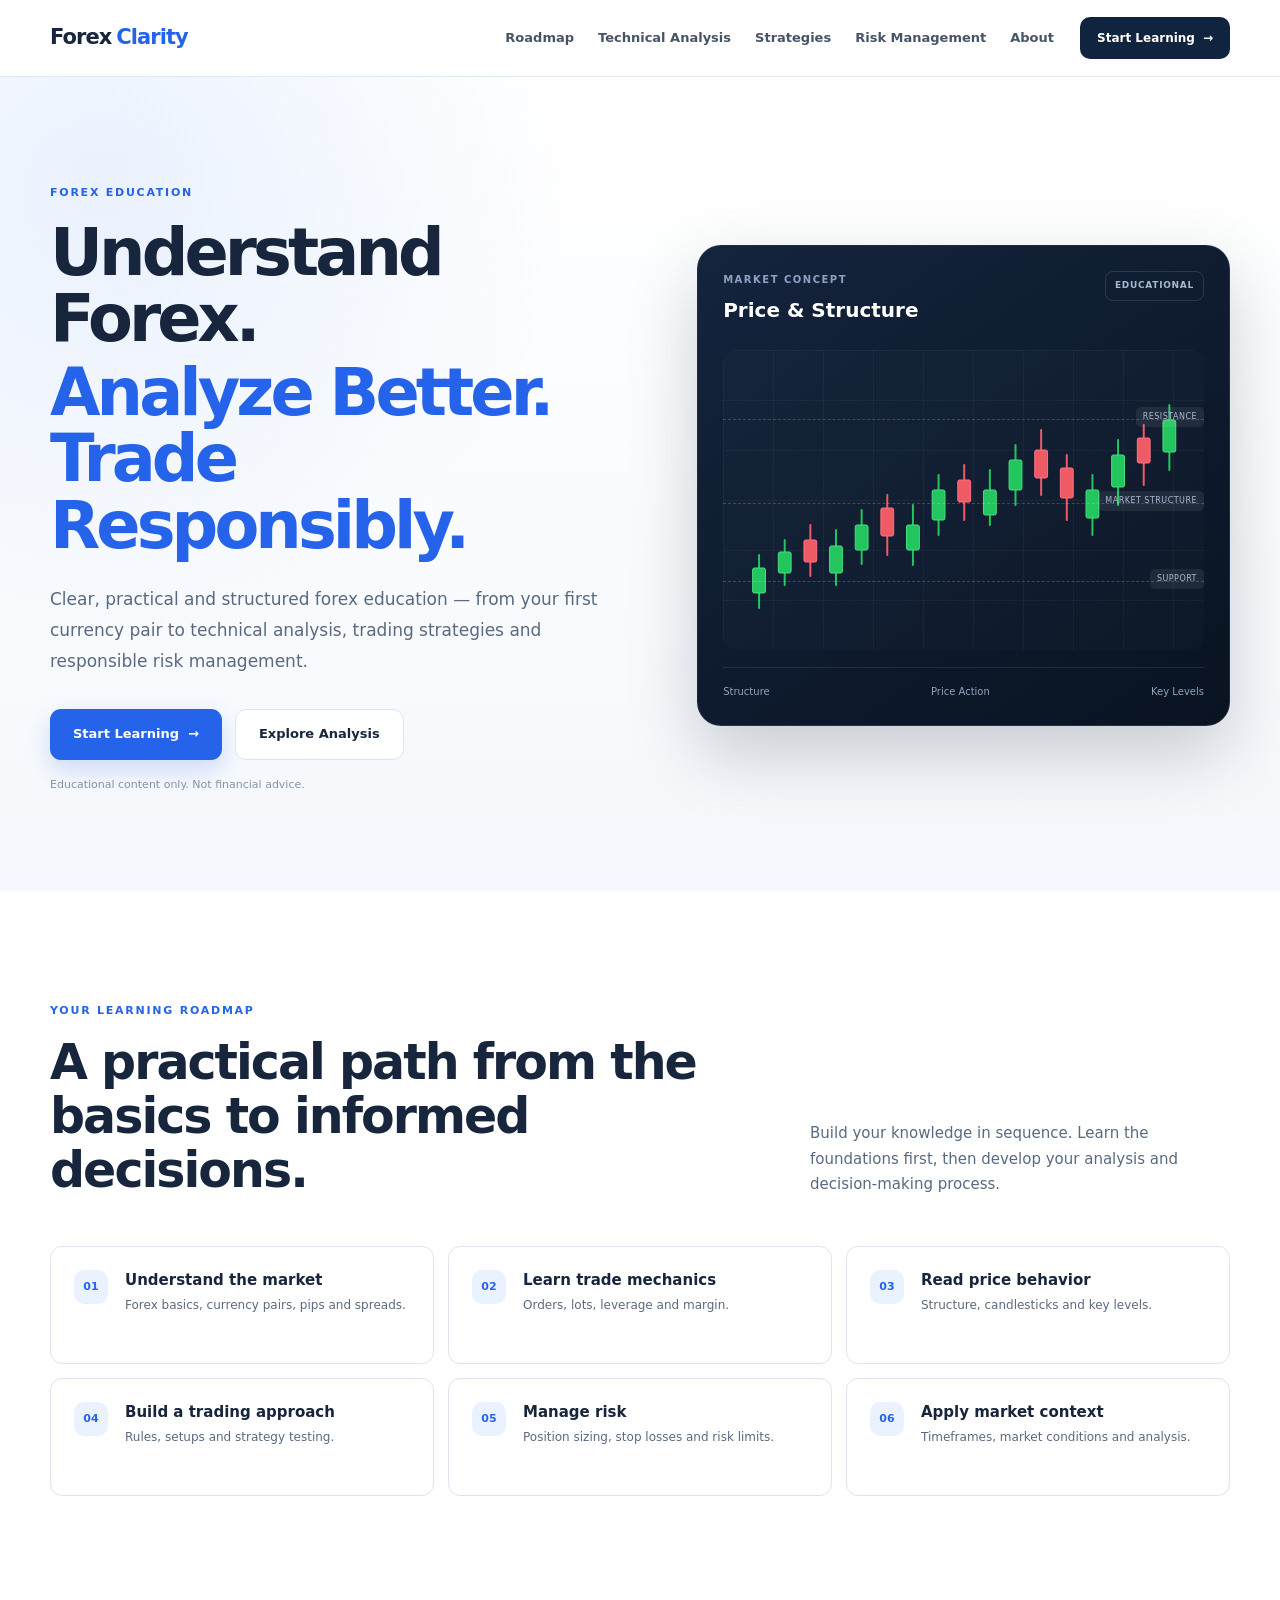
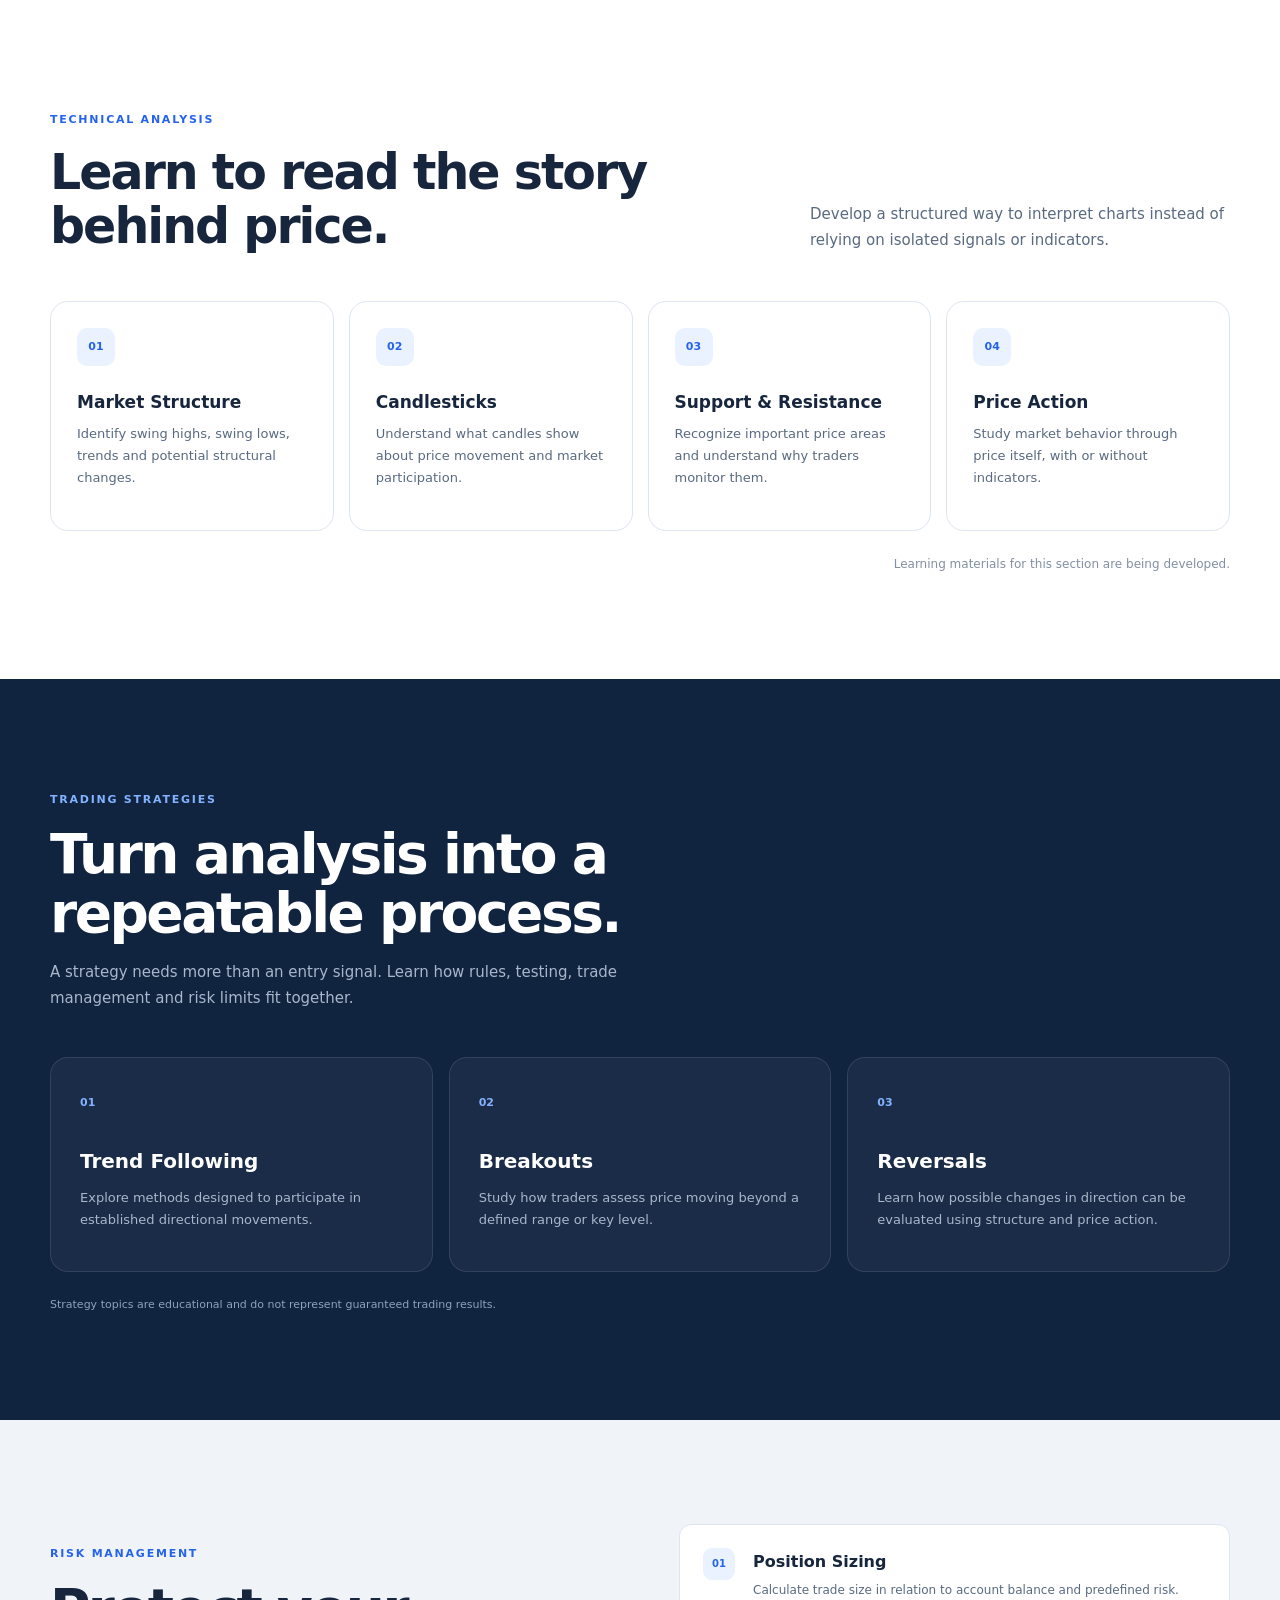
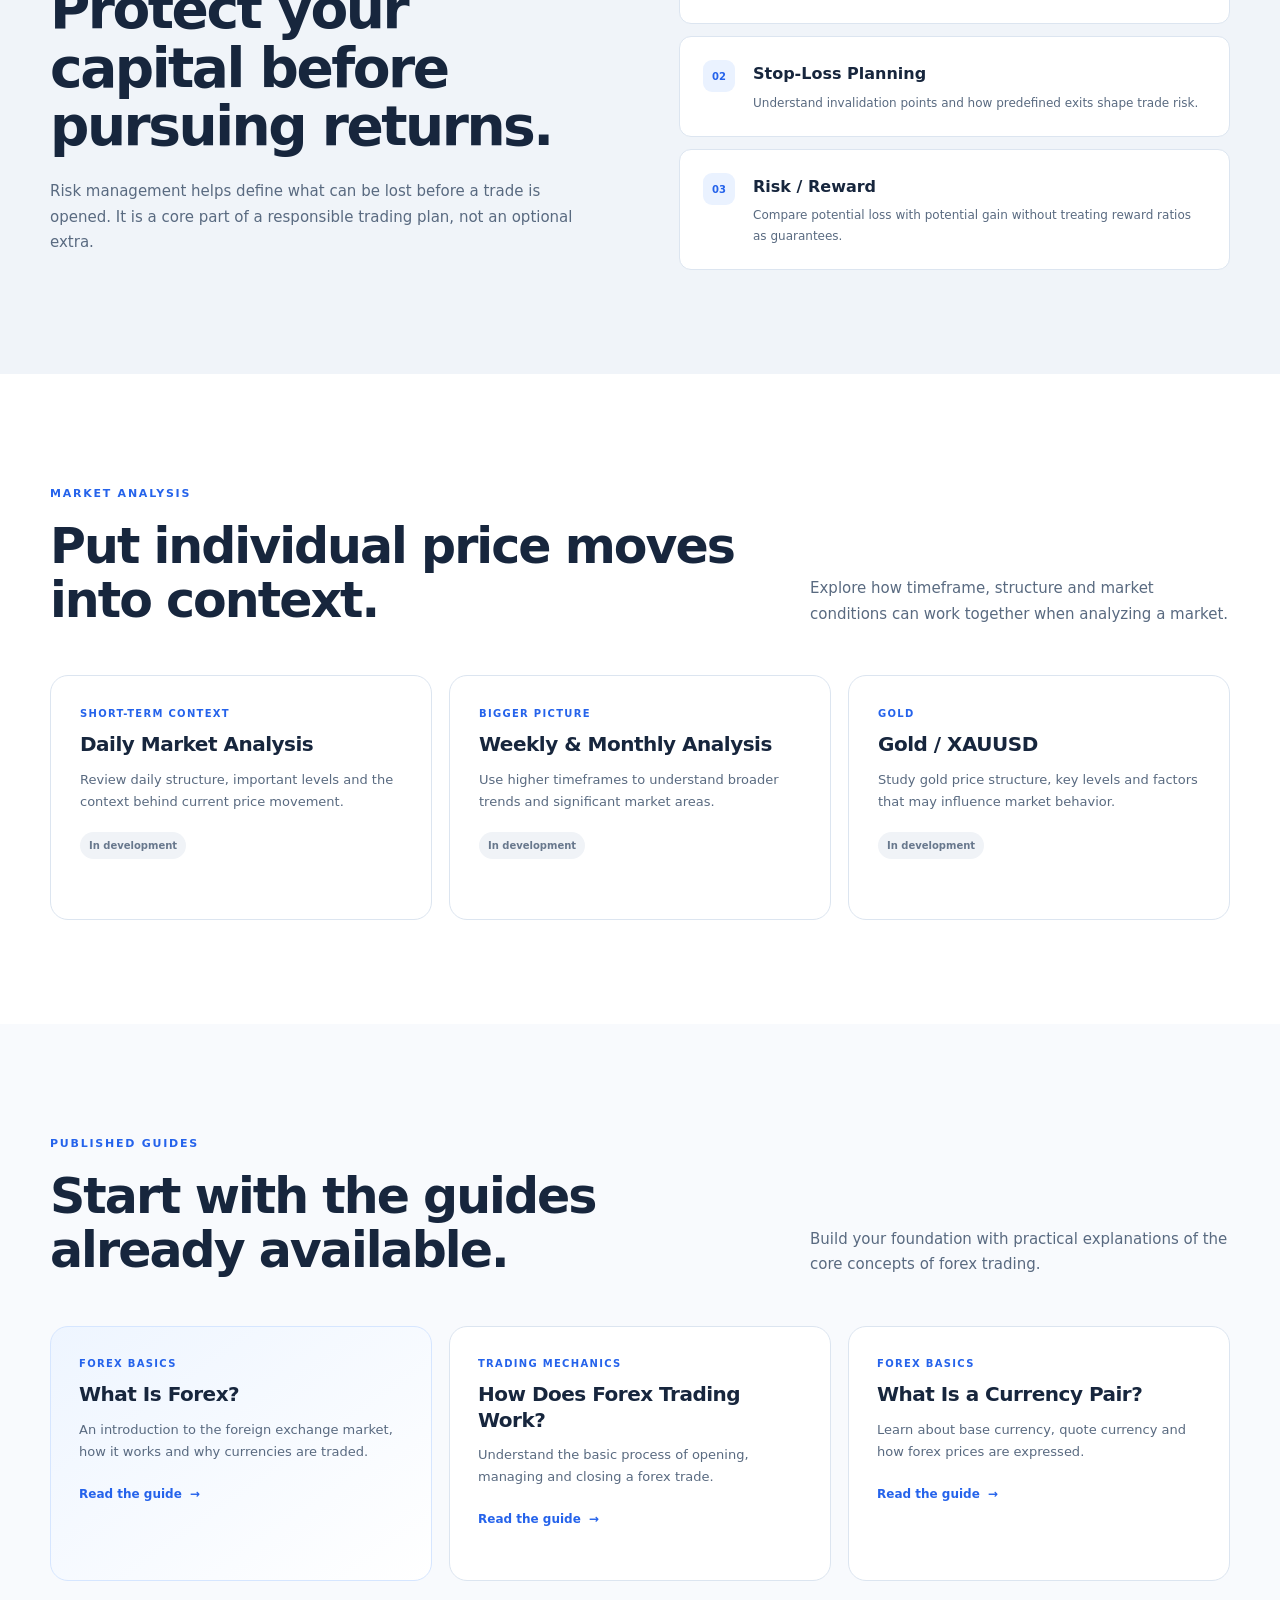
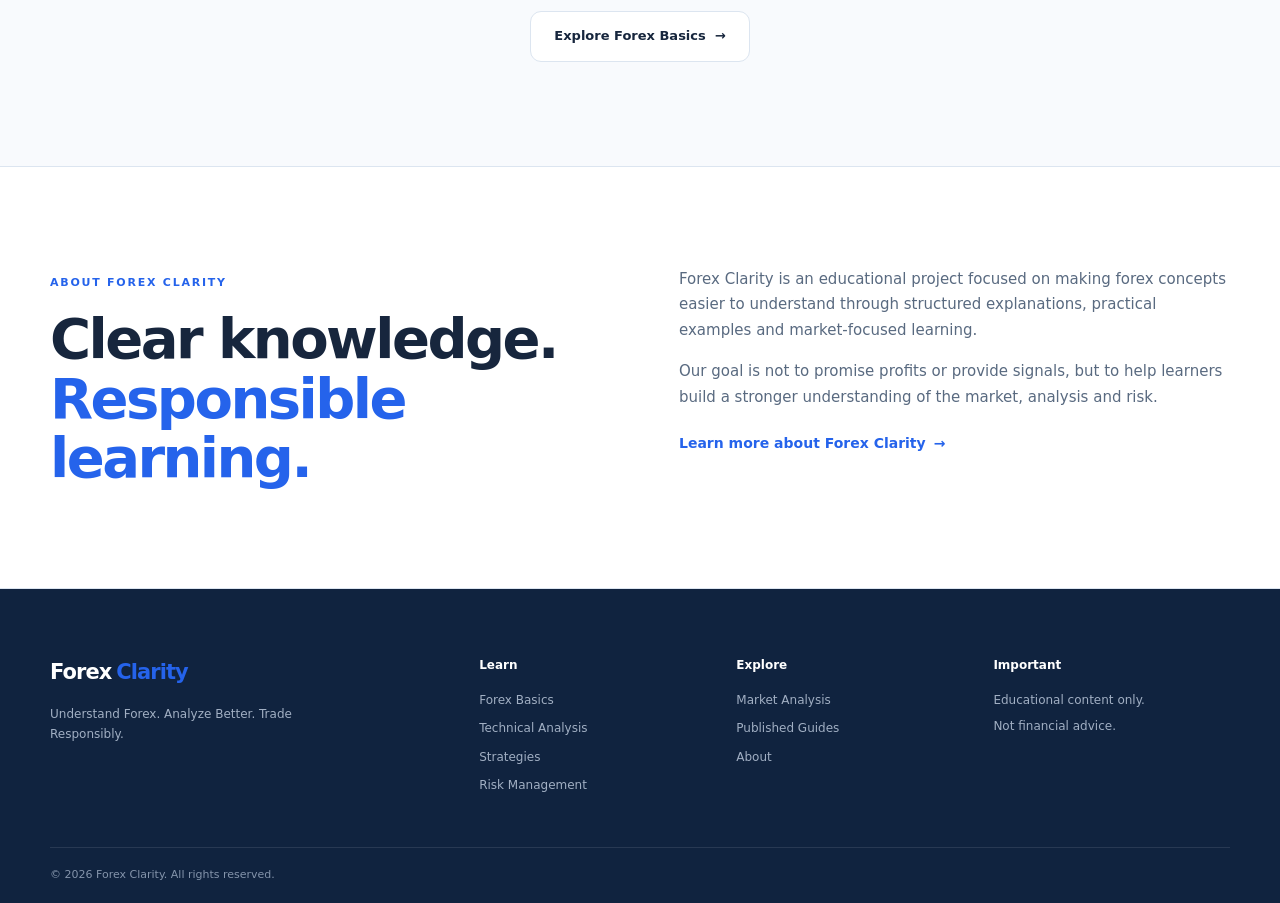
==== commit a8c0c795: "Update index.html" ====
--- a/index.html
+++ b/index.html
@@ -80,7 +80,8 @@
     </section>
 
    
-<!-- ROADMAP: overview only; detailed topics appear in their own sections below -->
+
+<!-- ROADMAP -->
 <section class="section roadmap-section" id="learn">
 
   <div class="container">
@@ -104,7 +105,9 @@
       <li>
         <span>01</span>
         <div>
-          <h3>Understand the market</h3>
+          <h3>
+            <a href="forex-basics/">Understand the market</a>
+          </h3>
           <p>Forex basics, currency pairs, pips and spreads.</p>
         </div>
       </li>
@@ -112,7 +115,9 @@
       <li>
         <span>02</span>
         <div>
-          <h3>Learn trade mechanics</h3>
+          <h3>
+            <a href="trading-mechanics/">Learn trade mechanics</a>
+          </h3>
           <p>Orders, lots, leverage and margin.</p>
         </div>
       </li>
@@ -150,18 +155,6 @@
       </li>
 
     </ol>
-
-    <div class="roadmap-action">
-
-      <a class="text-link" href="forex-basics/">
-        Begin with Forex Basics <span aria-hidden="true">→</span>
-      </a>
-
-      <a class="text-link" href="trading-mechanics/">
-        Continue to Trading Mechanics <span aria-hidden="true">→</span>
-      </a>
-
-    </div>
 
   </div>
 
